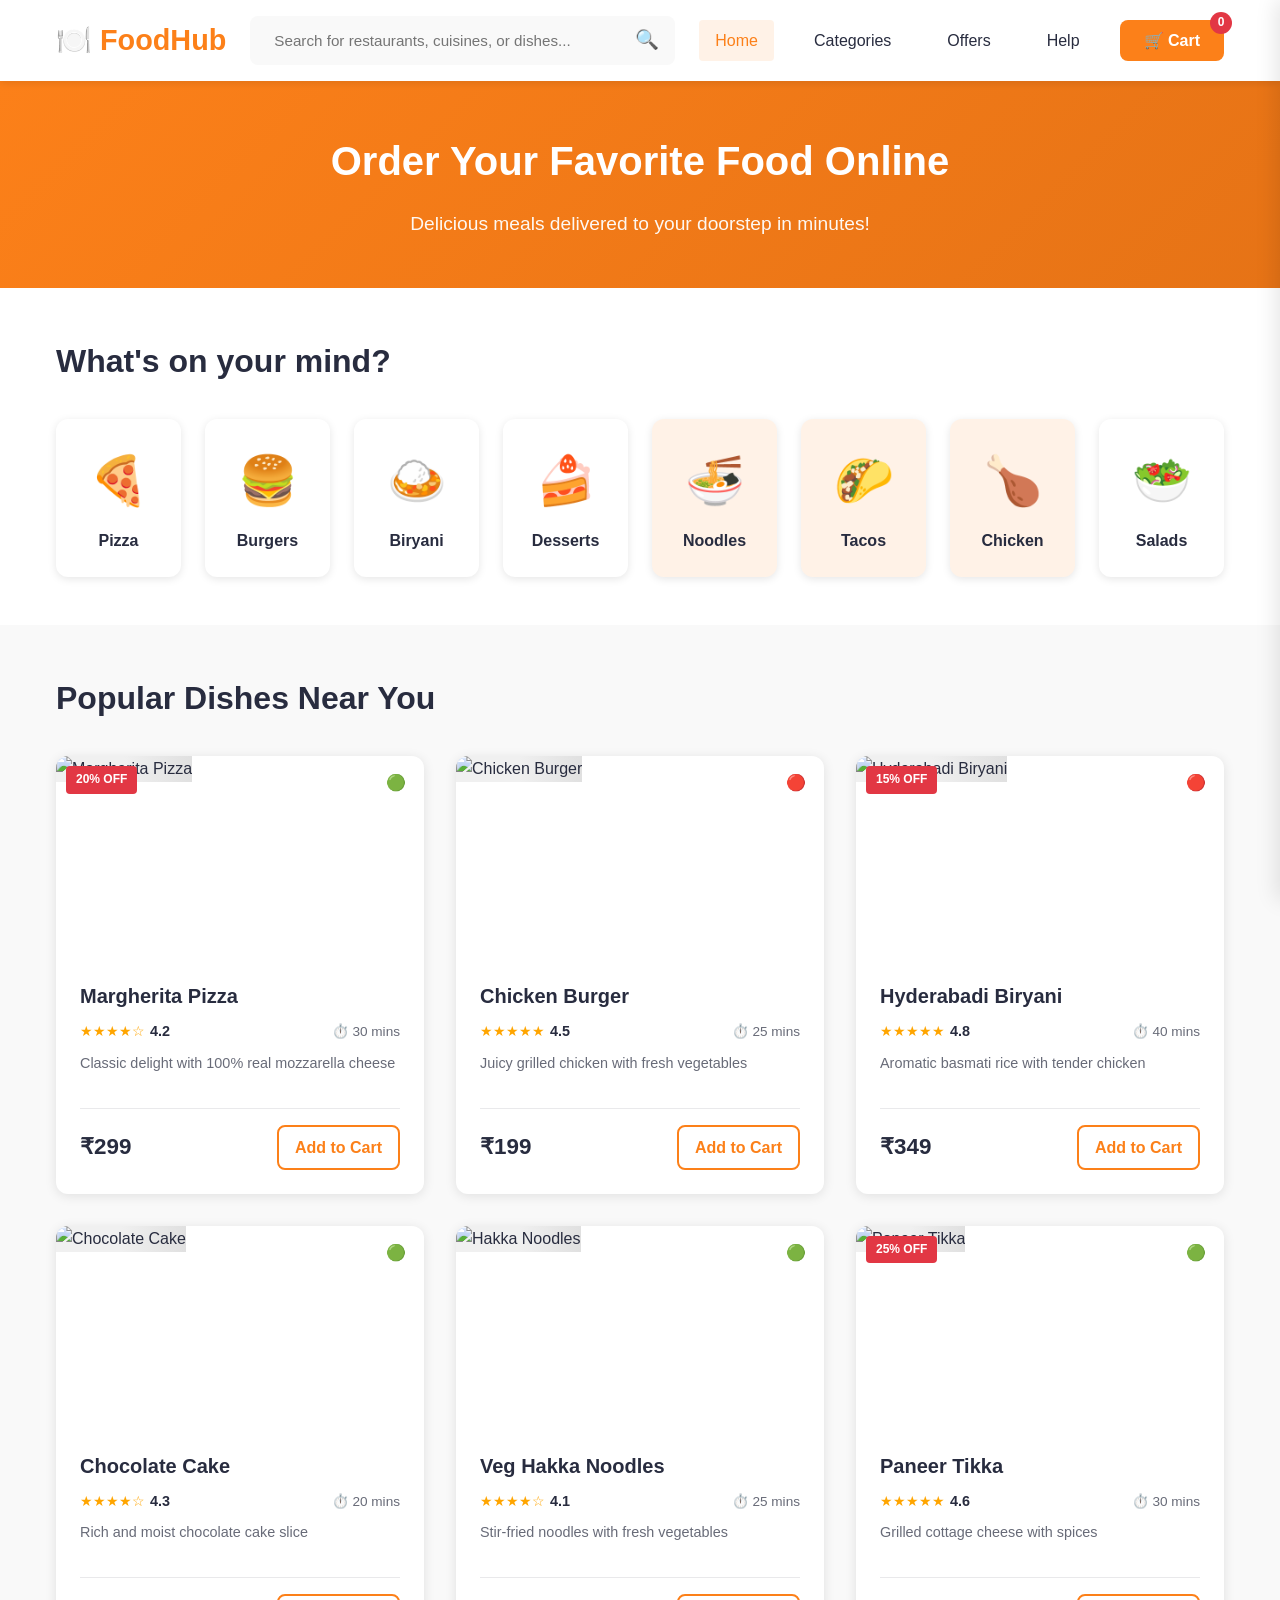
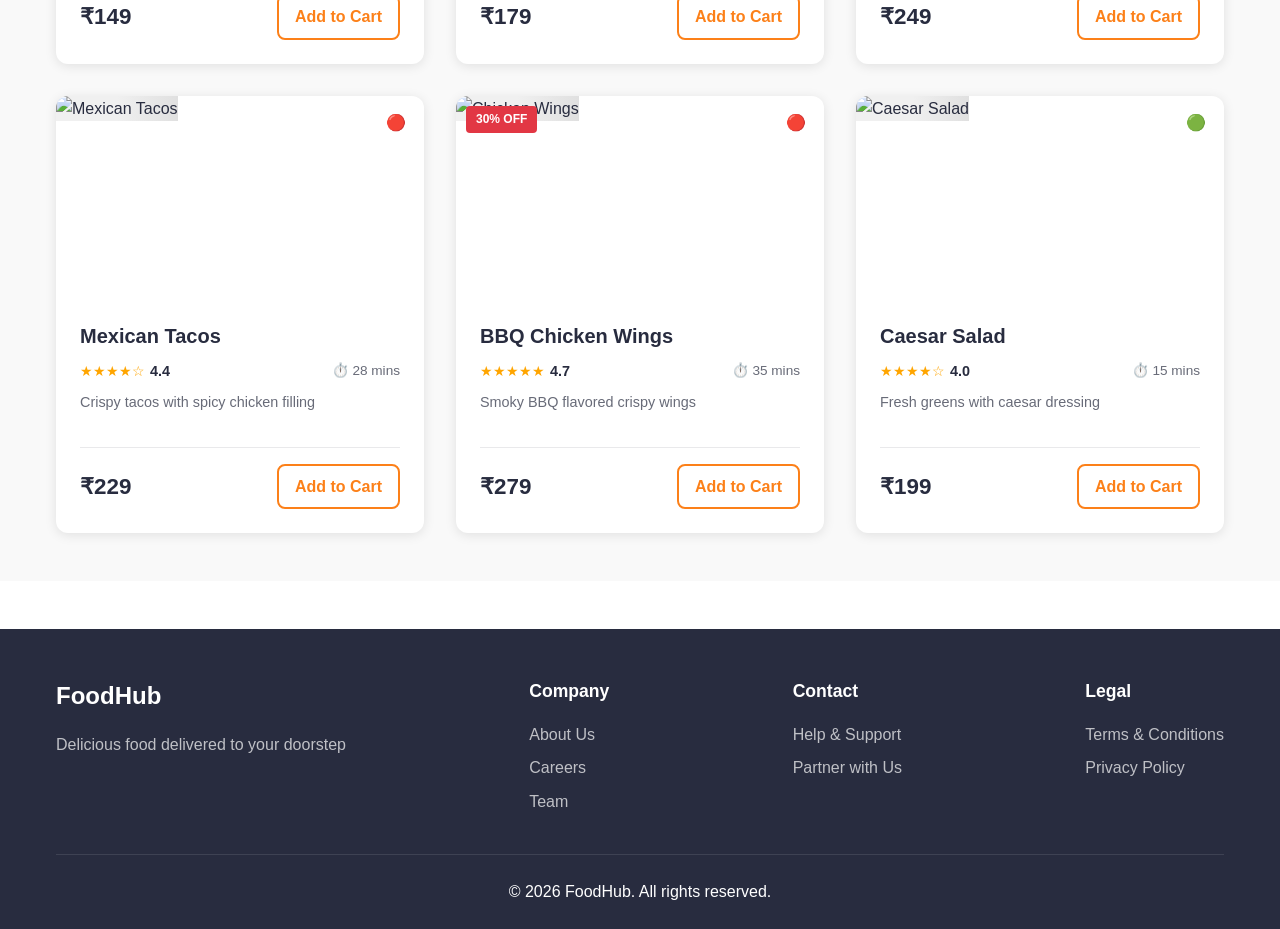
==== index.html @ 87b93043 "Initial commit: Food ordering e-commerce website with HTML and CSS" ====
<!DOCTYPE html>
<html lang="en">
<head>
    <meta charset="UTF-8">
    <meta name="viewport" content="width=device-width, initial-scale=1.0">
    <title>FoodHub - Order Food Online</title>
    <link rel="stylesheet" href="style.css">
</head>
<body>
    <!-- Cart Toggle Checkbox (Hidden) - Used for Cart Sidebar Toggle -->
    <input type="checkbox" id="cart-toggle" class="cart-toggle">
    
    <!-- Hidden Checkboxes for Cart Items (must be at root level for CSS selectors) -->
    <input type="checkbox" id="item-1" class="cart-checkbox">
    <input type="checkbox" id="item-2" class="cart-checkbox">
    <input type="checkbox" id="item-3" class="cart-checkbox">
    <input type="checkbox" id="item-4" class="cart-checkbox">
    <input type="checkbox" id="item-5" class="cart-checkbox">
    <input type="checkbox" id="item-6" class="cart-checkbox">
    <input type="checkbox" id="item-7" class="cart-checkbox">
    <input type="checkbox" id="item-8" class="cart-checkbox">
    <input type="checkbox" id="item-9" class="cart-checkbox">
    
    <!-- Search Toggle Checkbox (Hidden) -->
    <input type="checkbox" id="search-toggle" class="search-toggle">
    
    <!-- Filter Radio Buttons for Search/Category (Hidden) -->
    <input type="radio" id="filter-all" name="filter" class="filter-radio" checked>
    <input type="radio" id="filter-pizza" name="filter" class="filter-radio">
    <input type="radio" id="filter-burger" name="filter" class="filter-radio">
    <input type="radio" id="filter-biryani" name="filter" class="filter-radio">
    <input type="radio" id="filter-dessert" name="filter" class="filter-radio">
    <input type="radio" id="filter-veg" name="filter" class="filter-radio">
    <input type="radio" id="filter-nonveg" name="filter" class="filter-radio">
    <input type="radio" id="filter-offers" name="filter" class="filter-radio">
    
    <!-- Header Section -->
    <header class="header">
        <div class="container">
            <div class="header-content">
                <!-- Logo -->
                <div class="logo">
                    <h1>🍽️ FoodHub</h1>
                </div>
                
                <!-- Search Bar with Filter Options -->
                <label for="search-toggle" class="search-bar">
                    <div class="search-input-wrapper">
                        <input type="text" id="search-input" placeholder="Search for restaurants, cuisines, or dishes..." class="search-input" readonly>
                        <span class="search-icon">🔍</span>
                    </div>
                    <div class="search-dropdown">
                        <div class="search-dropdown-header">
                            <span>Filter by:</span>
                            <label for="search-toggle" class="close-search">✕</label>
                        </div>
                        <label for="filter-all" class="search-option">🍽️ All Items</label>
                        <label for="filter-pizza" class="search-option">🍕 Pizza</label>
                        <label for="filter-burger" class="search-option">🍔 Burgers</label>
                        <label for="filter-biryani" class="search-option">🍛 Biryani</label>
                        <label for="filter-dessert" class="search-option">🍰 Desserts</label>
                        <label for="filter-veg" class="search-option">🟢 Vegetarian</label>
                        <label for="filter-nonveg" class="search-option">🔴 Non-Veg</label>
                        <label for="filter-offers" class="search-option">🎁 Offers Only</label>
                    </div>
                </label>
                
                <!-- Navigation -->
                <nav class="nav-menu">
                    <label for="filter-all" class="nav-link">Home</label>
                    <a href="#categories" class="nav-link">Categories</a>
                    <label for="filter-offers" class="nav-link">Offers</label>
                    <a href="#footer" class="nav-link">Help</a>
                </nav>
                
                <!-- Cart Button -->
                <label for="cart-toggle" class="cart-btn">
                    🛒 Cart
                    <span class="cart-count"></span>
                </label>
            </div>
        </div>
    </header>

    <!-- Hero Banner -->
    <section class="hero" id="home">
        <div class="container">
            <div class="hero-content">
                <h2>Order Your Favorite Food Online</h2>
                <p>Delicious meals delivered to your doorstep in minutes!</p>
            </div>
        </div>
    </section>

    <!-- Food Categories Section -->
    <section class="categories" id="categories">
        <div class="container">
            <h2 class="section-title">What's on your mind?</h2>
            <div class="category-grid">
                <label for="filter-pizza" class="category-card">
                    <div class="category-icon">🍕</div>
                    <h3>Pizza</h3>
                </label>
                <label for="filter-burger" class="category-card">
                    <div class="category-icon">🍔</div>
                    <h3>Burgers</h3>
                </label>
                <label for="filter-biryani" class="category-card">
                    <div class="category-icon">🍛</div>
                    <h3>Biryani</h3>
                </label>
                <label for="filter-dessert" class="category-card">
                    <div class="category-icon">🍰</div>
                    <h3>Desserts</h3>
                </label>
                <label for="filter-all" class="category-card">
                    <div class="category-icon">🍜</div>
                    <h3>Noodles</h3>
                </label>
                <label for="filter-all" class="category-card">
                    <div class="category-icon">🌮</div>
                    <h3>Tacos</h3>
                </label>
                <label for="filter-all" class="category-card">
                    <div class="category-icon">🍗</div>
                    <h3>Chicken</h3>
                </label>
                <label for="filter-veg" class="category-card">
                    <div class="category-icon">🥗</div>
                    <h3>Salads</h3>
                </label>
            </div>
        </div>
    </section>

    <!-- Food Items Listing Section -->
    <section class="food-listing" id="food-listing">
        <div class="container">
            <h2 class="section-title">Popular Dishes Near You</h2>
            
            <!-- Food Items Grid -->
            <div class="food-grid">
                
                <!-- Food Item 1 -->
                <div class="food-card" data-category="pizza veg offers">
                    <div class="food-image">
                        <img src="https://images.unsplash.com/photo-1565299624946-b28f40a0ae38?w=400" alt="Margherita Pizza">
                        <span class="badge offer-badge">20% OFF</span>
                        <span class="badge veg-badge">🟢</span>
                    </div>
                    <div class="food-info">
                        <h3 class="food-name">Margherita Pizza</h3>
                        <div class="food-meta">
                            <div class="rating">
                                <span class="stars">★★★★☆</span>
                                <span class="rating-text">4.2</span>
                            </div>
                            <span class="delivery-time">⏱️ 30 mins</span>
                        </div>
                        <p class="food-description">Classic delight with 100% real mozzarella cheese</p>
                        <div class="food-footer">
                            <span class="price">₹299</span>
                            <label for="item-1" class="add-to-cart-btn" data-item="Margherita Pizza" data-price="299">Add to Cart</label>
                        </div>
                    </div>
                </div>

                <!-- Food Item 2 -->
                <div class="food-card" data-category="burger nonveg">
                    <div class="food-image">
                        <img src="https://images.unsplash.com/photo-1568901346375-23c9450c58cd?w=400" alt="Chicken Burger">
                        <span class="badge nonveg-badge">🔴</span>
                    </div>
                    <div class="food-info">
                        <h3 class="food-name">Chicken Burger</h3>
                        <div class="food-meta">
                            <div class="rating">
                                <span class="stars">★★★★★</span>
                                <span class="rating-text">4.5</span>
                            </div>
                            <span class="delivery-time">⏱️ 25 mins</span>
                        </div>
                        <p class="food-description">Juicy grilled chicken with fresh vegetables</p>
                        <div class="food-footer">
                            <span class="price">₹199</span>
                            <label for="item-2" class="add-to-cart-btn" data-item="Chicken Burger" data-price="199">Add to Cart</label>
                        </div>
                    </div>
                </div>

                <!-- Food Item 3 -->
                <div class="food-card" data-category="biryani nonveg offers">
                    <div class="food-image">
                        <img src="https://images.unsplash.com/photo-1563379091339-03b21ab4a4f8?w=400" alt="Hyderabadi Biryani">
                        <span class="badge offer-badge">15% OFF</span>
                        <span class="badge nonveg-badge">🔴</span>
                    </div>
                    <div class="food-info">
                        <h3 class="food-name">Hyderabadi Biryani</h3>
                        <div class="food-meta">
                            <div class="rating">
                                <span class="stars">★★★★★</span>
                                <span class="rating-text">4.8</span>
                            </div>
                            <span class="delivery-time">⏱️ 40 mins</span>
                        </div>
                        <p class="food-description">Aromatic basmati rice with tender chicken</p>
                        <div class="food-footer">
                            <span class="price">₹349</span>
                            <label for="item-3" class="add-to-cart-btn" data-item="Hyderabadi Biryani" data-price="349">Add to Cart</label>
                        </div>
                    </div>
                </div>

                <!-- Food Item 4 -->
                <div class="food-card" data-category="dessert veg">
                    <div class="food-image">
                        <img src="https://images.unsplash.com/photo-1551024506-0bccd828d307?w=400" alt="Chocolate Cake">
                        <span class="badge veg-badge">🟢</span>
                    </div>
                    <div class="food-info">
                        <h3 class="food-name">Chocolate Cake</h3>
                        <div class="food-meta">
                            <div class="rating">
                                <span class="stars">★★★★☆</span>
                                <span class="rating-text">4.3</span>
                            </div>
                            <span class="delivery-time">⏱️ 20 mins</span>
                        </div>
                        <p class="food-description">Rich and moist chocolate cake slice</p>
                        <div class="food-footer">
                            <span class="price">₹149</span>
                            <label for="item-4" class="add-to-cart-btn" data-item="Chocolate Cake" data-price="149">Add to Cart</label>
                        </div>
                    </div>
                </div>

                <!-- Food Item 5 -->
                <div class="food-card" data-category="veg">
                    <div class="food-image">
                        <img src="https://images.unsplash.com/photo-1612874742237-6526221588e3?w=400" alt="Hakka Noodles">
                        <span class="badge veg-badge">🟢</span>
                    </div>
                    <div class="food-info">
                        <h3 class="food-name">Veg Hakka Noodles</h3>
                        <div class="food-meta">
                            <div class="rating">
                                <span class="stars">★★★★☆</span>
                                <span class="rating-text">4.1</span>
                            </div>
                            <span class="delivery-time">⏱️ 25 mins</span>
                        </div>
                        <p class="food-description">Stir-fried noodles with fresh vegetables</p>
                        <div class="food-footer">
                            <span class="price">₹179</span>
                            <label for="item-5" class="add-to-cart-btn" data-item="Veg Hakka Noodles" data-price="179">Add to Cart</label>
                        </div>
                    </div>
                </div>

                <!-- Food Item 6 -->
                <div class="food-card" data-category="veg offers">
                    <div class="food-image">
                        <img src="https://images.unsplash.com/photo-1565299585323-38d6b0865b47?w=400" alt="Paneer Tikka">
                        <span class="badge offer-badge">25% OFF</span>
                        <span class="badge veg-badge">🟢</span>
                    </div>
                    <div class="food-info">
                        <h3 class="food-name">Paneer Tikka</h3>
                        <div class="food-meta">
                            <div class="rating">
                                <span class="stars">★★★★★</span>
                                <span class="rating-text">4.6</span>
                            </div>
                            <span class="delivery-time">⏱️ 30 mins</span>
                        </div>
                        <p class="food-description">Grilled cottage cheese with spices</p>
                        <div class="food-footer">
                            <span class="price">₹249</span>
                            <label for="item-6" class="add-to-cart-btn" data-item="Paneer Tikka" data-price="249">Add to Cart</label>
                        </div>
                    </div>
                </div>

                <!-- Food Item 7 -->
                <div class="food-card" data-category="nonveg">
                    <div class="food-image">
                        <img src="https://images.unsplash.com/photo-1626645738196-c2a7c87a8f58?w=400" alt="Mexican Tacos">
                        <span class="badge nonveg-badge">🔴</span>
                    </div>
                    <div class="food-info">
                        <h3 class="food-name">Mexican Tacos</h3>
                        <div class="food-meta">
                            <div class="rating">
                                <span class="stars">★★★★☆</span>
                                <span class="rating-text">4.4</span>
                            </div>
                            <span class="delivery-time">⏱️ 28 mins</span>
                        </div>
                        <p class="food-description">Crispy tacos with spicy chicken filling</p>
                        <div class="food-footer">
                            <span class="price">₹229</span>
                            <label for="item-7" class="add-to-cart-btn" data-item="Mexican Tacos" data-price="229">Add to Cart</label>
                        </div>
                    </div>
                </div>

                <!-- Food Item 8 -->
                <div class="food-card" data-category="nonveg offers">
                    <div class="food-image">
                        <img src="https://images.unsplash.com/photo-1598103442097-8b74394b95c6?w=400" alt="Chicken Wings">
                        <span class="badge offer-badge">30% OFF</span>
                        <span class="badge nonveg-badge">🔴</span>
                    </div>
                    <div class="food-info">
                        <h3 class="food-name">BBQ Chicken Wings</h3>
                        <div class="food-meta">
                            <div class="rating">
                                <span class="stars">★★★★★</span>
                                <span class="rating-text">4.7</span>
                            </div>
                            <span class="delivery-time">⏱️ 35 mins</span>
                        </div>
                        <p class="food-description">Smoky BBQ flavored crispy wings</p>
                        <div class="food-footer">
                            <span class="price">₹279</span>
                            <label for="item-8" class="add-to-cart-btn" data-item="BBQ Chicken Wings" data-price="279">Add to Cart</label>
                        </div>
                    </div>
                </div>

                <!-- Food Item 9 -->
                <div class="food-card" data-category="veg">
                    <div class="food-image">
                        <img src="https://images.unsplash.com/photo-1546069901-ba9599a7e63c?w=400" alt="Caesar Salad">
                        <span class="badge veg-badge">🟢</span>
                    </div>
                    <div class="food-info">
                        <h3 class="food-name">Caesar Salad</h3>
                        <div class="food-meta">
                            <div class="rating">
                                <span class="stars">★★★★☆</span>
                                <span class="rating-text">4.0</span>
                            </div>
                            <span class="delivery-time">⏱️ 15 mins</span>
                        </div>
                        <p class="food-description">Fresh greens with caesar dressing</p>
                        <div class="food-footer">
                            <span class="price">₹199</span>
                            <label for="item-9" class="add-to-cart-btn" data-item="Caesar Salad" data-price="199">Add to Cart</label>
                        </div>
                    </div>
                </div>

            </div>
        </div>
    </section>

    <!-- Cart Sidebar -->
    <div class="cart-sidebar">
        <div class="cart-header">
            <h2>🛒 My Cart</h2>
            <label for="cart-toggle" class="close-cart">✕</label>
        </div>
        <div class="cart-items">
            <!-- Cart items will appear here when checkboxes are checked -->
            
            <!-- Item 1 -->
            <div class="cart-item" id="cart-item-1">
                <div class="cart-item-info">
                    <h4>Margherita Pizza</h4>
                    <p class="cart-item-price">₹299</p>
                </div>
                <label for="item-1" class="remove-btn">Remove</label>
            </div>

            <!-- Item 2 -->
            <div class="cart-item" id="cart-item-2">
                <div class="cart-item-info">
                    <h4>Chicken Burger</h4>
                    <p class="cart-item-price">₹199</p>
                </div>
                <label for="item-2" class="remove-btn">Remove</label>
            </div>

            <!-- Item 3 -->
            <div class="cart-item" id="cart-item-3">
                <div class="cart-item-info">
                    <h4>Hyderabadi Biryani</h4>
                    <p class="cart-item-price">₹349</p>
                </div>
                <label for="item-3" class="remove-btn">Remove</label>
            </div>

            <!-- Item 4 -->
            <div class="cart-item" id="cart-item-4">
                <div class="cart-item-info">
                    <h4>Chocolate Cake</h4>
                    <p class="cart-item-price">₹149</p>
                </div>
                <label for="item-4" class="remove-btn">Remove</label>
            </div>

            <!-- Item 5 -->
            <div class="cart-item" id="cart-item-5">
                <div class="cart-item-info">
                    <h4>Veg Hakka Noodles</h4>
                    <p class="cart-item-price">₹179</p>
                </div>
                <label for="item-5" class="remove-btn">Remove</label>
            </div>

            <!-- Item 6 -->
            <div class="cart-item" id="cart-item-6">
                <div class="cart-item-info">
                    <h4>Paneer Tikka</h4>
                    <p class="cart-item-price">₹249</p>
                </div>
                <label for="item-6" class="remove-btn">Remove</label>
            </div>

            <!-- Item 7 -->
            <div class="cart-item" id="cart-item-7">
                <div class="cart-item-info">
                    <h4>Mexican Tacos</h4>
                    <p class="cart-item-price">₹229</p>
                </div>
                <label for="item-7" class="remove-btn">Remove</label>
            </div>

            <!-- Item 8 -->
            <div class="cart-item" id="cart-item-8">
                <div class="cart-item-info">
                    <h4>BBQ Chicken Wings</h4>
                    <p class="cart-item-price">₹279</p>
                </div>
                <label for="item-8" class="remove-btn">Remove</label>
            </div>

            <!-- Item 9 -->
            <div class="cart-item" id="cart-item-9">
                <div class="cart-item-info">
                    <h4>Caesar Salad</h4>
                    <p class="cart-item-price">₹199</p>
                </div>
                <label for="item-9" class="remove-btn">Remove</label>
            </div>

        </div>
        <div class="cart-footer">
            <div class="cart-total">
                <span>Total:</span>
                <span class="total-amount">₹0</span>
            </div>
            <button class="checkout-btn">Proceed to Checkout</button>
        </div>
    </div>

    <!-- Footer -->
    <footer class="footer" id="footer">
        <div class="container">
            <div class="footer-content">
                <div class="footer-section">
                    <h3>FoodHub</h3>
                    <p>Delicious food delivered to your doorstep</p>
                </div>
                <div class="footer-section">
                    <h4>Company</h4>
                    <a href="#about">About Us</a>
                    <a href="#careers">Careers</a>
                    <a href="#team">Team</a>
                </div>
                <div class="footer-section">
                    <h4>Contact</h4>
                    <a href="#help">Help & Support</a>
                    <a href="#partner">Partner with Us</a>
                </div>
                <div class="footer-section">
                    <h4>Legal</h4>
                    <a href="#terms">Terms & Conditions</a>
                    <a href="#privacy">Privacy Policy</a>
                </div>
            </div>
            <div class="footer-bottom">
                <p>&copy; 2026 FoodHub. All rights reserved.</p>
            </div>
        </div>
    </footer>

</body>
</html>
---- style.css ----
/* ===================================
   CSS RESET & BASE STYLES
   =================================== */

* {
    margin: 0;
    padding: 0;
    box-sizing: border-box;
}

:root {
    /* Color Palette */
    --primary-color: #fc8019;
    --secondary-color: #60b246;
    --dark-text: #282c3f;
    --light-text: #686b78;
    --white: #ffffff;
    --light-bg: #f9f9f9;
    --border-color: #e9e9eb;
    --shadow: rgba(0, 0, 0, 0.1);
    --hover-shadow: rgba(0, 0, 0, 0.15);
    --success: #60b246;
    --danger: #e23744;
    
    /* Spacing */
    --spacing-xs: 0.5rem;
    --spacing-sm: 1rem;
    --spacing-md: 1.5rem;
    --spacing-lg: 2rem;
    --spacing-xl: 3rem;
    
    /* Border Radius */
    --radius-sm: 4px;
    --radius-md: 8px;
    --radius-lg: 12px;
}

body {
    font-family: 'Segoe UI', Tahoma, Geneva, Verdana, sans-serif;
    color: var(--dark-text);
    background-color: var(--white);
    line-height: 1.6;
    overflow-x: hidden;
}

.container {
    max-width: 1200px;
    margin: 0 auto;
    padding: 0 var(--spacing-sm);
}

/* ===================================
   HEADER SECTION
   =================================== */

.header {
    background-color: var(--white);
    box-shadow: 0 2px 8px var(--shadow);
    position: sticky;
    top: 0;
    z-index: 1000;
    padding: var(--spacing-sm) 0;
}

.header-content {
    display: flex;
    align-items: center;
    justify-content: space-between;
    gap: var(--spacing-md);
    flex-wrap: wrap;
}

.logo h1 {
    font-size: 1.8rem;
    color: var(--primary-color);
    font-weight: 700;
    cursor: pointer;
    transition: transform 0.3s ease;
}

.logo h1:hover {
    transform: scale(1.05);
}

/* Search Bar */
.search-bar {
    display: flex;
    flex-direction: column;
    align-items: stretch;
    flex: 1;
    max-width: 500px;
    position: relative;
    cursor: pointer;
}

.search-input-wrapper {
    display: flex;
    align-items: center;
    background-color: var(--light-bg);
    border-radius: var(--radius-md);
    padding: var(--spacing-xs);
    transition: box-shadow 0.3s ease;
    cursor: pointer;
    position: relative;
}

.search-bar:hover .search-input-wrapper {
    box-shadow: 0 0 0 3px rgba(252, 128, 25, 0.2);
}

.search-input {
    flex: 1;
    border: none;
    background: transparent;
    padding: var(--spacing-xs) var(--spacing-sm);
    font-size: 0.95rem;
    outline: none;
    width: 100%;
    cursor: pointer;
    pointer-events: none;
}

.search-icon {
    font-size: 1.2rem;
    padding: 0 var(--spacing-xs);
    pointer-events: none;
}

/* Search Dropdown */
.search-dropdown {
    display: none;
    position: absolute;
    top: 100%;
    left: 0;
    right: 0;
    background-color: var(--white);
    border-radius: var(--radius-md);
    box-shadow: 0 4px 16px var(--shadow);
    margin-top: var(--spacing-xs);
    z-index: 100;
    max-height: 350px;
    overflow-y: auto;
}

/* Show dropdown when search toggle is checked */
#search-toggle:checked ~ * .search-dropdown {
    display: block;
    animation: slideDown 0.3s ease;
}

/* Highlight search bar when dropdown is open */
#search-toggle:checked ~ * .search-input-wrapper {
    box-shadow: 0 0 0 3px rgba(252, 128, 25, 0.2);
    background-color: var(--white);
}

@keyframes slideDown {
    from {
        opacity: 0;
        transform: translateY(-10px);
    }
    to {
        opacity: 1;
        transform: translateY(0);
    }
}

.search-dropdown-header {
    display: flex;
    justify-content: space-between;
    align-items: center;
    padding: var(--spacing-sm) var(--spacing-md);
    background-color: var(--light-bg);
    border-bottom: 1px solid var(--border-color);
    font-weight: 600;
    pointer-events: auto;
}

.close-search {
    cursor: pointer;
    font-size: 1.2rem;
    color: var(--light-text);
    transition: color 0.3s ease;
    width: 25px;
    height: 25px;
    display: flex;
    align-items: center;
    justify-content: center;
    border-radius: 50%;
    pointer-events: auto;
    z-index: 10;
}

.close-search:hover {
    color: var(--danger);
    background-color: rgba(226, 55, 68, 0.1);
}

.search-option {
    display: block;
    padding: var(--spacing-sm) var(--spacing-md);
    cursor: pointer;
    transition: background-color 0.2s ease;
    font-size: 0.95rem;
    border-left: 3px solid transparent;
    pointer-events: auto;
}

.search-option:hover {
    background-color: var(--light-bg);
    border-left-color: var(--primary-color);
}

/* Prevent dropdown from closing when clicking inside */
.search-dropdown {
    pointer-events: auto;
}

/* Highlight selected filter in search dropdown */
#filter-pizza:checked ~ * .search-option[for="filter-pizza"],
#filter-burger:checked ~ * .search-option[for="filter-burger"],
#filter-biryani:checked ~ * .search-option[for="filter-biryani"],
#filter-dessert:checked ~ * .search-option[for="filter-dessert"],
#filter-veg:checked ~ * .search-option[for="filter-veg"],
#filter-nonveg:checked ~ * .search-option[for="filter-nonveg"],
#filter-offers:checked ~ * .search-option[for="filter-offers"] {
    background-color: rgba(252, 128, 25, 0.1);
    color: var(--primary-color);
    font-weight: 600;
    border-left-color: var(--primary-color);
}

/* Navigation Menu */
.nav-menu {
    display: flex;
    gap: var(--spacing-md);
    align-items: center;
}

.nav-link {
    text-decoration: none;
    color: var(--dark-text);
    font-weight: 500;
    padding: var(--spacing-xs) var(--spacing-sm);
    border-radius: var(--radius-sm);
    transition: color 0.3s ease, background-color 0.3s ease;
    cursor: pointer;
    user-select: none;
}

.nav-link:hover {
    color: var(--primary-color);
    background-color: rgba(252, 128, 25, 0.1);
}

/* Cart Button */
.cart-btn {
    background-color: var(--primary-color);
    color: var(--white);
    padding: var(--spacing-xs) var(--spacing-md);
    border-radius: var(--radius-md);
    font-weight: 600;
    cursor: pointer;
    position: relative;
    transition: background-color 0.3s ease, transform 0.3s ease;
    user-select: none;
}

.cart-btn:hover {
    background-color: #e67316;
    transform: translateY(-2px);
}

.cart-count {
    position: absolute;
    top: -8px;
    right: -8px;
    background-color: var(--danger);
    color: var(--white);
    min-width: 22px;
    height: 22px;
    border-radius: 50%;
    display: flex;
    align-items: center;
    justify-content: center;
    font-size: 0.75rem;
    font-weight: 700;
    padding: 0 5px;
}

.cart-count::before {
    content: '0';
}

/* ===================================
   HERO SECTION
   =================================== */

.hero {
    background: linear-gradient(135deg, #fc8019 0%, #e67316 100%);
    color: var(--white);
    padding: var(--spacing-xl) 0;
    text-align: center;
}

.hero-content h2 {
    font-size: 2.5rem;
    margin-bottom: var(--spacing-sm);
    font-weight: 700;
}

.hero-content p {
    font-size: 1.2rem;
    opacity: 0.95;
}

/* ===================================
   CATEGORIES SECTION
   =================================== */

.categories {
    padding: var(--spacing-xl) 0;
    background-color: var(--white);
}

.section-title {
    font-size: 2rem;
    margin-bottom: var(--spacing-lg);
    color: var(--dark-text);
    font-weight: 700;
}

.category-grid {
    display: grid;
    grid-template-columns: repeat(auto-fit, minmax(120px, 1fr));
    gap: var(--spacing-md);
}

.category-card {
    background-color: var(--white);
    border-radius: var(--radius-lg);
    padding: var(--spacing-md);
    text-align: center;
    box-shadow: 0 2px 8px var(--shadow);
    cursor: pointer;
    transition: transform 0.3s ease, box-shadow 0.3s ease, background-color 0.3s ease;
    user-select: none;
}

.category-card:hover {
    transform: translateY(-5px);
    box-shadow: 0 4px 16px var(--hover-shadow);
    background-color: rgba(252, 128, 25, 0.05);
}

.category-icon {
    font-size: 3rem;
    margin-bottom: var(--spacing-xs);
}

.category-card h3 {
    font-size: 1rem;
    color: var(--dark-text);
    font-weight: 600;
}

/* ===================================
   FOOD LISTING SECTION
   =================================== */

.food-listing {
    padding: var(--spacing-xl) 0;
    background-color: var(--light-bg);
}

/* Hide all cart checkboxes, filter radios, and search toggle */
.cart-checkbox,
.filter-radio,
.search-toggle {
    display: none;
}

/* Food Grid using CSS Grid */
.food-grid {
    display: grid;
    grid-template-columns: repeat(auto-fill, minmax(280px, 1fr));
    gap: var(--spacing-lg);
}

/* Food Card */
.food-card {
    background-color: var(--white);
    border-radius: var(--radius-lg);
    overflow: hidden;
    box-shadow: 0 2px 12px var(--shadow);
    transition: transform 0.3s ease, box-shadow 0.3s ease;
    position: relative;
}

.food-card:hover {
    transform: translateY(-8px);
    box-shadow: 0 6px 20px var(--hover-shadow);
}

/* Food Image Container */
.food-image {
    position: relative;
    width: 100%;
    height: 200px;
    overflow: hidden;
}

.food-image img {
    width: 100%;
    height: 100%;
    object-fit: cover;
    transition: transform 0.5s ease;
}

.food-card:hover .food-image img {
    transform: scale(1.1);
}

/* Badges */
.badge {
    position: absolute;
    padding: 4px 10px;
    border-radius: var(--radius-sm);
    font-size: 0.75rem;
    font-weight: 600;
}

.offer-badge {
    top: 10px;
    left: 10px;
    background-color: var(--danger);
    color: var(--white);
}

.veg-badge,
.nonveg-badge {
    top: 10px;
    right: 10px;
    background-color: var(--white);
    padding: 4px 8px;
    font-size: 1rem;
}

/* Food Info */
.food-info {
    padding: var(--spacing-md);
}

.food-name {
    font-size: 1.25rem;
    margin-bottom: var(--spacing-xs);
    color: var(--dark-text);
    font-weight: 600;
}

.food-meta {
    display: flex;
    justify-content: space-between;
    align-items: center;
    margin-bottom: var(--spacing-xs);
}

/* Rating Stars */
.rating {
    display: flex;
    align-items: center;
    gap: 5px;
}

.stars {
    color: #ffa500;
    font-size: 0.9rem;
}

.rating-text {
    font-weight: 600;
    color: var(--dark-text);
    font-size: 0.9rem;
}

.delivery-time {
    font-size: 0.85rem;
    color: var(--light-text);
}

.food-description {
    font-size: 0.9rem;
    color: var(--light-text);
    margin-bottom: var(--spacing-sm);
    min-height: 40px;
}

/* Food Footer */
.food-footer {
    display: flex;
    justify-content: space-between;
    align-items: center;
    padding-top: var(--spacing-sm);
    border-top: 1px solid var(--border-color);
}

.price {
    font-size: 1.4rem;
    font-weight: 700;
    color: var(--dark-text);
}

/* Add to Cart Button */
.add-to-cart-btn {
    background-color: var(--white);
    color: var(--primary-color);
    border: 2px solid var(--primary-color);
    padding: 8px 16px;
    border-radius: var(--radius-md);
    font-weight: 600;
    cursor: pointer;
    transition: background-color 0.3s ease, color 0.3s ease, transform 0.2s ease;
    user-select: none;
}

.add-to-cart-btn:hover {
    background-color: var(--primary-color);
    color: var(--white);
    transform: scale(1.05);
}

/* When item is added to cart (checkbox checked), change button style */
#item-1:checked ~ * label[for="item-1"],
#item-2:checked ~ * label[for="item-2"],
#item-3:checked ~ * label[for="item-3"],
#item-4:checked ~ * label[for="item-4"],
#item-5:checked ~ * label[for="item-5"],
#item-6:checked ~ * label[for="item-6"],
#item-7:checked ~ * label[for="item-7"],
#item-8:checked ~ * label[for="item-8"],
#item-9:checked ~ * label[for="item-9"] {
    background-color: var(--success);
    color: var(--white);
    border-color: var(--success);
}

#item-1:checked ~ * label[for="item-1"]::after,
#item-2:checked ~ * label[for="item-2"]::after,
#item-3:checked ~ * label[for="item-3"]::after,
#item-4:checked ~ * label[for="item-4"]::after,
#item-5:checked ~ * label[for="item-5"]::after,
#item-6:checked ~ * label[for="item-6"]::after,
#item-7:checked ~ * label[for="item-7"]::after,
#item-8:checked ~ * label[for="item-8"]::after,
#item-9:checked ~ * label[for="item-9"]::after {
    content: ' ✓';
}

/* ===================================
   CART SIDEBAR (CSS-only functionality)
   =================================== */

/* Hide the cart toggle checkbox */
.cart-toggle {
    display: none;
}

.cart-sidebar {
    position: fixed;
    top: 0;
    right: -400px;
    width: 400px;
    height: 100vh;
    background-color: var(--white);
    box-shadow: -4px 0 20px var(--shadow);
    z-index: 2000;
    transition: right 0.4s ease;
    display: flex;
    flex-direction: column;
}

/* Show cart sidebar when checkbox is checked */
.cart-toggle:checked ~ .cart-sidebar {
    right: 0;
}

.cart-header {
    display: flex;
    justify-content: space-between;
    align-items: center;
    padding: var(--spacing-md);
    border-bottom: 2px solid var(--border-color);
    background-color: var(--primary-color);
    color: var(--white);
}

.cart-header h2 {
    font-size: 1.5rem;
}

.close-cart {
    font-size: 2rem;
    cursor: pointer;
    user-select: none;
    width: 35px;
    height: 35px;
    display: flex;
    align-items: center;
    justify-content: center;
    border-radius: 50%;
    transition: background-color 0.3s ease;
}

.close-cart:hover {
    background-color: rgba(255, 255, 255, 0.2);
}

.cart-items {
    flex: 1;
    overflow-y: auto;
    padding: var(--spacing-md);
}

/* Cart Item - Initially Hidden */
.cart-item {
    display: none;
    background-color: var(--light-bg);
    padding: var(--spacing-md);
    border-radius: var(--radius-md);
    margin-bottom: var(--spacing-sm);
    animation: slideInCart 0.3s ease;
}

/* Show cart items when corresponding checkbox is checked */
#item-1:checked ~ .cart-sidebar #cart-item-1,
#item-2:checked ~ .cart-sidebar #cart-item-2,
#item-3:checked ~ .cart-sidebar #cart-item-3,
#item-4:checked ~ .cart-sidebar #cart-item-4,
#item-5:checked ~ .cart-sidebar #cart-item-5,
#item-6:checked ~ .cart-sidebar #cart-item-6,
#item-7:checked ~ .cart-sidebar #cart-item-7,
#item-8:checked ~ .cart-sidebar #cart-item-8,
#item-9:checked ~ .cart-sidebar #cart-item-9 {
    display: flex;
    justify-content: space-between;
    align-items: center;
}

@keyframes slideInCart {
    from {
        opacity: 0;
        transform: translateX(20px);
    }
    to {
        opacity: 1;
        transform: translateX(0);
    }
}

.cart-item-info h4 {
    font-size: 1rem;
    margin-bottom: 4px;
    color: var(--dark-text);
}

.cart-item-price {
    font-size: 1.1rem;
    font-weight: 700;
    color: var(--primary-color);
}

.remove-btn {
    background-color: var(--danger);
    color: var(--white);
    padding: 6px 12px;
    border-radius: var(--radius-sm);
    font-size: 0.85rem;
    cursor: pointer;
    transition: background-color 0.3s ease;
    user-select: none;
}

.remove-btn:hover {
    background-color: #c72c38;
}

.cart-footer {
    border-top: 2px solid var(--border-color);
    padding: var(--spacing-md);
    background-color: var(--white);
}

.cart-total {
    display: flex;
    justify-content: space-between;
    font-size: 1.3rem;
    font-weight: 700;
    margin-bottom: var(--spacing-md);
    color: var(--dark-text);
}

.checkout-btn {
    width: 100%;
    background-color: var(--success);
    color: var(--white);
    border: none;
    padding: var(--spacing-md);
    border-radius: var(--radius-md);
    font-size: 1.1rem;
    font-weight: 700;
    cursor: pointer;
    transition: background-color 0.3s ease, transform 0.2s ease;
}

.checkout-btn:hover {
    background-color: #4e9c38;
    transform: translateY(-2px);
}

/* Update cart count badge - Update count based on checked items */
/* 1 item */
#item-1:checked ~ * .cart-count::before,
#item-2:checked ~ * .cart-count::before,
#item-3:checked ~ * .cart-count::before,
#item-4:checked ~ * .cart-count::before,
#item-5:checked ~ * .cart-count::before,
#item-6:checked ~ * .cart-count::before,
#item-7:checked ~ * .cart-count::before,
#item-8:checked ~ * .cart-count::before,
#item-9:checked ~ * .cart-count::before {
    content: '1';
}

/* 2 items */
#item-1:checked ~ #item-2:checked ~ * .cart-count::before,
#item-1:checked ~ #item-3:checked ~ * .cart-count::before,
#item-1:checked ~ #item-4:checked ~ * .cart-count::before,
#item-1:checked ~ #item-5:checked ~ * .cart-count::before,
#item-1:checked ~ #item-6:checked ~ * .cart-count::before,
#item-1:checked ~ #item-7:checked ~ * .cart-count::before,
#item-1:checked ~ #item-8:checked ~ * .cart-count::before,
#item-1:checked ~ #item-9:checked ~ * .cart-count::before,
#item-2:checked ~ #item-3:checked ~ * .cart-count::before,
#item-2:checked ~ #item-4:checked ~ * .cart-count::before,
#item-2:checked ~ #item-5:checked ~ * .cart-count::before,
#item-2:checked ~ #item-6:checked ~ * .cart-count::before,
#item-2:checked ~ #item-7:checked ~ * .cart-count::before,
#item-2:checked ~ #item-8:checked ~ * .cart-count::before,
#item-2:checked ~ #item-9:checked ~ * .cart-count::before,
#item-3:checked ~ #item-4:checked ~ * .cart-count::before,
#item-3:checked ~ #item-5:checked ~ * .cart-count::before,
#item-3:checked ~ #item-6:checked ~ * .cart-count::before,
#item-3:checked ~ #item-7:checked ~ * .cart-count::before,
#item-3:checked ~ #item-8:checked ~ * .cart-count::before,
#item-3:checked ~ #item-9:checked ~ * .cart-count::before,
#item-4:checked ~ #item-5:checked ~ * .cart-count::before,
#item-4:checked ~ #item-6:checked ~ * .cart-count::before,
#item-4:checked ~ #item-7:checked ~ * .cart-count::before,
#item-4:checked ~ #item-8:checked ~ * .cart-count::before,
#item-4:checked ~ #item-9:checked ~ * .cart-count::before,
#item-5:checked ~ #item-6:checked ~ * .cart-count::before,
#item-5:checked ~ #item-7:checked ~ * .cart-count::before,
#item-5:checked ~ #item-8:checked ~ * .cart-count::before,
#item-5:checked ~ #item-9:checked ~ * .cart-count::before,
#item-6:checked ~ #item-7:checked ~ * .cart-count::before,
#item-6:checked ~ #item-8:checked ~ * .cart-count::before,
#item-6:checked ~ #item-9:checked ~ * .cart-count::before,
#item-7:checked ~ #item-8:checked ~ * .cart-count::before,
#item-7:checked ~ #item-9:checked ~ * .cart-count::before,
#item-8:checked ~ #item-9:checked ~ * .cart-count::before {
    content: '2';
}

/* 3 items */
#item-1:checked ~ #item-2:checked ~ #item-3:checked ~ * .cart-count::before,
#item-1:checked ~ #item-2:checked ~ #item-4:checked ~ * .cart-count::before,
#item-1:checked ~ #item-2:checked ~ #item-5:checked ~ * .cart-count::before,
#item-1:checked ~ #item-2:checked ~ #item-6:checked ~ * .cart-count::before,
#item-1:checked ~ #item-2:checked ~ #item-7:checked ~ * .cart-count::before,
#item-1:checked ~ #item-2:checked ~ #item-8:checked ~ * .cart-count::before,
#item-1:checked ~ #item-2:checked ~ #item-9:checked ~ * .cart-count::before,
#item-1:checked ~ #item-3:checked ~ #item-4:checked ~ * .cart-count::before,
#item-1:checked ~ #item-3:checked ~ #item-5:checked ~ * .cart-count::before,
#item-1:checked ~ #item-3:checked ~ #item-6:checked ~ * .cart-count::before,
#item-1:checked ~ #item-3:checked ~ #item-7:checked ~ * .cart-count::before,
#item-1:checked ~ #item-3:checked ~ #item-8:checked ~ * .cart-count::before,
#item-1:checked ~ #item-3:checked ~ #item-9:checked ~ * .cart-count::before,
#item-2:checked ~ #item-3:checked ~ #item-4:checked ~ * .cart-count::before,
#item-2:checked ~ #item-3:checked ~ #item-5:checked ~ * .cart-count::before,
#item-2:checked ~ #item-3:checked ~ #item-6:checked ~ * .cart-count::before,
#item-2:checked ~ #item-3:checked ~ #item-7:checked ~ * .cart-count::before,
#item-2:checked ~ #item-3:checked ~ #item-8:checked ~ * .cart-count::before,
#item-2:checked ~ #item-3:checked ~ #item-9:checked ~ * .cart-count::before,
#item-3:checked ~ #item-4:checked ~ #item-5:checked ~ * .cart-count::before,
#item-3:checked ~ #item-4:checked ~ #item-6:checked ~ * .cart-count::before,
#item-3:checked ~ #item-4:checked ~ #item-7:checked ~ * .cart-count::before,
#item-3:checked ~ #item-4:checked ~ #item-8:checked ~ * .cart-count::before,
#item-3:checked ~ #item-4:checked ~ #item-9:checked ~ * .cart-count::before,
#item-4:checked ~ #item-5:checked ~ #item-6:checked ~ * .cart-count::before,
#item-4:checked ~ #item-5:checked ~ #item-7:checked ~ * .cart-count::before,
#item-4:checked ~ #item-5:checked ~ #item-8:checked ~ * .cart-count::before,
#item-4:checked ~ #item-5:checked ~ #item-9:checked ~ * .cart-count::before,
#item-5:checked ~ #item-6:checked ~ #item-7:checked ~ * .cart-count::before,
#item-5:checked ~ #item-6:checked ~ #item-8:checked ~ * .cart-count::before,
#item-5:checked ~ #item-6:checked ~ #item-9:checked ~ * .cart-count::before,
#item-6:checked ~ #item-7:checked ~ #item-8:checked ~ * .cart-count::before,
#item-6:checked ~ #item-7:checked ~ #item-9:checked ~ * .cart-count::before,
#item-7:checked ~ #item-8:checked ~ #item-9:checked ~ * .cart-count::before {
    content: '3';
}

/* 4+ items - simplified approach showing 4+ for any 4 or more items */
#item-1:checked ~ #item-2:checked ~ #item-3:checked ~ #item-4:checked ~ * .cart-count::before,
#item-1:checked ~ #item-2:checked ~ #item-3:checked ~ #item-5:checked ~ * .cart-count::before,
#item-1:checked ~ #item-2:checked ~ #item-4:checked ~ #item-5:checked ~ * .cart-count::before,
#item-1:checked ~ #item-3:checked ~ #item-4:checked ~ #item-5:checked ~ * .cart-count::before,
#item-2:checked ~ #item-3:checked ~ #item-4:checked ~ #item-5:checked ~ * .cart-count::before,
#item-1:checked ~ #item-2:checked ~ #item-3:checked ~ #item-6:checked ~ * .cart-count::before,
#item-1:checked ~ #item-2:checked ~ #item-3:checked ~ #item-7:checked ~ * .cart-count::before,
#item-1:checked ~ #item-2:checked ~ #item-3:checked ~ #item-8:checked ~ * .cart-count::before,
#item-1:checked ~ #item-2:checked ~ #item-3:checked ~ #item-9:checked ~ * .cart-count::before,
#item-1:checked ~ #item-2:checked ~ #item-4:checked ~ #item-6:checked ~ * .cart-count::before,
#item-1:checked ~ #item-2:checked ~ #item-5:checked ~ #item-6:checked ~ * .cart-count::before,
#item-1:checked ~ #item-3:checked ~ #item-4:checked ~ #item-6:checked ~ * .cart-count::before,
#item-2:checked ~ #item-3:checked ~ #item-4:checked ~ #item-6:checked ~ * .cart-count::before,
#item-3:checked ~ #item-4:checked ~ #item-5:checked ~ #item-6:checked ~ * .cart-count::before,
#item-4:checked ~ #item-5:checked ~ #item-6:checked ~ #item-7:checked ~ * .cart-count::before,
#item-5:checked ~ #item-6:checked ~ #item-7:checked ~ #item-8:checked ~ * .cart-count::before,
#item-6:checked ~ #item-7:checked ~ #item-8:checked ~ #item-9:checked ~ * .cart-count::before {
    content: '4+';
}

/* When any item is added, highlight cart badge with animation */
#item-1:checked ~ * .cart-count,
#item-2:checked ~ * .cart-count,
#item-3:checked ~ * .cart-count,
#item-4:checked ~ * .cart-count,
#item-5:checked ~ * .cart-count,
#item-6:checked ~ * .cart-count,
#item-7:checked ~ * .cart-count,
#item-8:checked ~ * .cart-count,
#item-9:checked ~ * .cart-count {
    background-color: var(--success);
    animation: bounceIn 0.3s ease;
}

@keyframes bounceIn {
    0% {
        transform: scale(0.5);
    }
    50% {
        transform: scale(1.2);
    }
    100% {
        transform: scale(1);
    }
}

/* ===================================
   FOOTER SECTION
   =================================== */

.footer {
    background-color: var(--dark-text);
    color: var(--white);
    padding: var(--spacing-xl) 0 var(--spacing-md);
    margin-top: var(--spacing-xl);
}

.footer-content {
    display: flex;
    justify-content: space-between;
    gap: var(--spacing-lg);
    margin-bottom: var(--spacing-lg);
    flex-wrap: wrap;
}

.footer-section h3 {
    margin-bottom: var(--spacing-sm);
    font-size: 1.5rem;
}

.footer-section h4 {
    margin-bottom: var(--spacing-sm);
    font-size: 1.1rem;
}

.footer-section a {
    display: block;
    color: rgba(255, 255, 255, 0.7);
    text-decoration: none;
    margin-bottom: var(--spacing-xs);
    transition: color 0.3s ease;
}

.footer-section a:hover {
    color: var(--primary-color);
}

.footer-section p {
    color: rgba(255, 255, 255, 0.7);
}

.footer-bottom {
    text-align: center;
    padding-top: var(--spacing-md);
    border-top: 1px solid rgba(255, 255, 255, 0.1);
}

/* ===================================
   RESPONSIVE DESIGN
   =================================== */

/* Tablet Devices */
@media (max-width: 768px) {
    .header-content {
        flex-direction: column;
        gap: var(--spacing-sm);
    }
    
    .search-bar {
        max-width: 100%;
        order: 3;
        width: 100%;
    }
    
    .search-dropdown {
        max-width: 100vw;
    }
    
    .nav-menu {
        order: 2;
        width: 100%;
        justify-content: space-around;
    }
    
    .cart-btn {
        position: fixed;
        bottom: 20px;
        right: 20px;
        z-index: 999;
        box-shadow: 0 4px 12px var(--shadow);
    }
    
    .hero-content h2 {
        font-size: 2rem;
    }
    
    .hero-content p {
        font-size: 1rem;
    }
    
    .category-grid {
        grid-template-columns: repeat(auto-fit, minmax(100px, 1fr));
        gap: var(--spacing-sm);
    }
    
    .food-grid {
        grid-template-columns: repeat(auto-fill, minmax(250px, 1fr));
        gap: var(--spacing-md);
    }
    
    .cart-sidebar {
        width: 100%;
        right: -100%;
    }
    
    .footer-content {
        flex-direction: column;
    }
}

/* Mobile Devices */
@media (max-width: 480px) {
    :root {
        --spacing-sm: 0.75rem;
        --spacing-md: 1rem;
        --spacing-lg: 1.5rem;
        --spacing-xl: 2rem;
    }
    
    .logo h1 {
        font-size: 1.5rem;
    }
    
    .nav-menu {
        font-size: 0.9rem;
        gap: var(--spacing-xs);
    }
    
    .nav-link {
        padding: var(--spacing-xs);
    }
    
    .hero-content h2 {
        font-size: 1.5rem;
    }
    
    .hero-content p {
        font-size: 0.9rem;
    }
    
    .section-title {
        font-size: 1.5rem;
    }
    
    .category-grid {
        grid-template-columns: repeat(auto-fit, minmax(80px, 1fr));
    }
    
    .category-icon {
        font-size: 2rem;
    }
    
    .category-card h3 {
        font-size: 0.85rem;
    }
    
    .food-grid {
        grid-template-columns: 1fr;
        gap: var(--spacing-sm);
    }
    
    .food-card {
        margin: 0 auto;
        max-width: 350px;
    }
}

/* ===================================
   ADDITIONAL ANIMATIONS & EFFECTS
   =================================== */

/* Smooth scroll behavior */
html {
    scroll-behavior: smooth;
}

/* Loading animation for images */
.food-image img {
    background: linear-gradient(90deg, #f0f0f0 25%, #e0e0e0 50%, #f0f0f0 75%);
    background-size: 200% 100%;
    animation: loading 1.5s infinite;
}

.food-image img[src] {
    animation: none;
}

@keyframes loading {
    0% {
        background-position: 200% 0;
    }
    100% {
        background-position: -200% 0;
    }
}

/* Pulse animation for Add to Cart button */
@keyframes pulse {
    0%, 100% {
        transform: scale(1);
    }
    50% {
        transform: scale(1.05);
    }
}

.add-to-cart-btn:active {
    animation: pulse 0.3s ease;
}

/* Shine effect on hover */
.food-card::before {
    content: '';
    position: absolute;
    top: 0;
    left: -100%;
    width: 50%;
    height: 100%;
    background: linear-gradient(90deg, transparent, rgba(255, 255, 255, 0.3), transparent);
    transition: left 0.5s ease;
}

.food-card:hover::before {
    left: 100%;
}
/* ===================================
   FILTER FUNCTIONALITY (CSS ONLY)
   =================================== */

/* Show all items by default */
#filter-all:checked ~ * .food-card {
    display: block;
}

/* Filter by Pizza */
#filter-pizza:checked ~ * .food-card {
    display: none;
}
#filter-pizza:checked ~ * .food-card[data-category*="pizza"] {
    display: block;
}

/* Filter by Burger */
#filter-burger:checked ~ * .food-card {
    display: none;
}
#filter-burger:checked ~ * .food-card[data-category*="burger"] {
    display: block;
}

/* Filter by Biryani */
#filter-biryani:checked ~ * .food-card {
    display: none;
}
#filter-biryani:checked ~ * .food-card[data-category*="biryani"] {
    display: block;
}

/* Filter by Dessert */
#filter-dessert:checked ~ * .food-card {
    display: none;
}
#filter-dessert:checked ~ * .food-card[data-category*="dessert"] {
    display: block;
}

/* Filter by Vegetarian */
#filter-veg:checked ~ * .food-card {
    display: none;
}
#filter-veg:checked ~ * .food-card[data-category*="veg"] {
    display: block;
}

/* Filter by Non-Veg */
#filter-nonveg:checked ~ * .food-card {
    display: none;
}
#filter-nonveg:checked ~ * .food-card[data-category*="nonveg"] {
    display: block;
}

/* Filter by Offers */
#filter-offers:checked ~ * .food-card {
    display: none;
}
#filter-offers:checked ~ * .food-card[data-category*="offers"] {
    display: block;
}

/* Highlight active filter in navigation */
#filter-all:checked ~ * label[for="filter-all"],
#filter-offers:checked ~ * label[for="filter-offers"] {
    color: var(--primary-color);
    background-color: rgba(252, 128, 25, 0.1);
}

/* Highlight active category */
#filter-pizza:checked ~ * label[for="filter-pizza"],
#filter-burger:checked ~ * label[for="filter-burger"],
#filter-biryani:checked ~ * label[for="filter-biryani"],
#filter-dessert:checked ~ * label[for="filter-dessert"],
#filter-veg:checked ~ * label[for="filter-veg"] {
    background-color: var(--primary-color);
    color: var(--white);
    transform: translateY(-5px) scale(1.05);
    box-shadow: 0 6px 20px var(--hover-shadow);
}
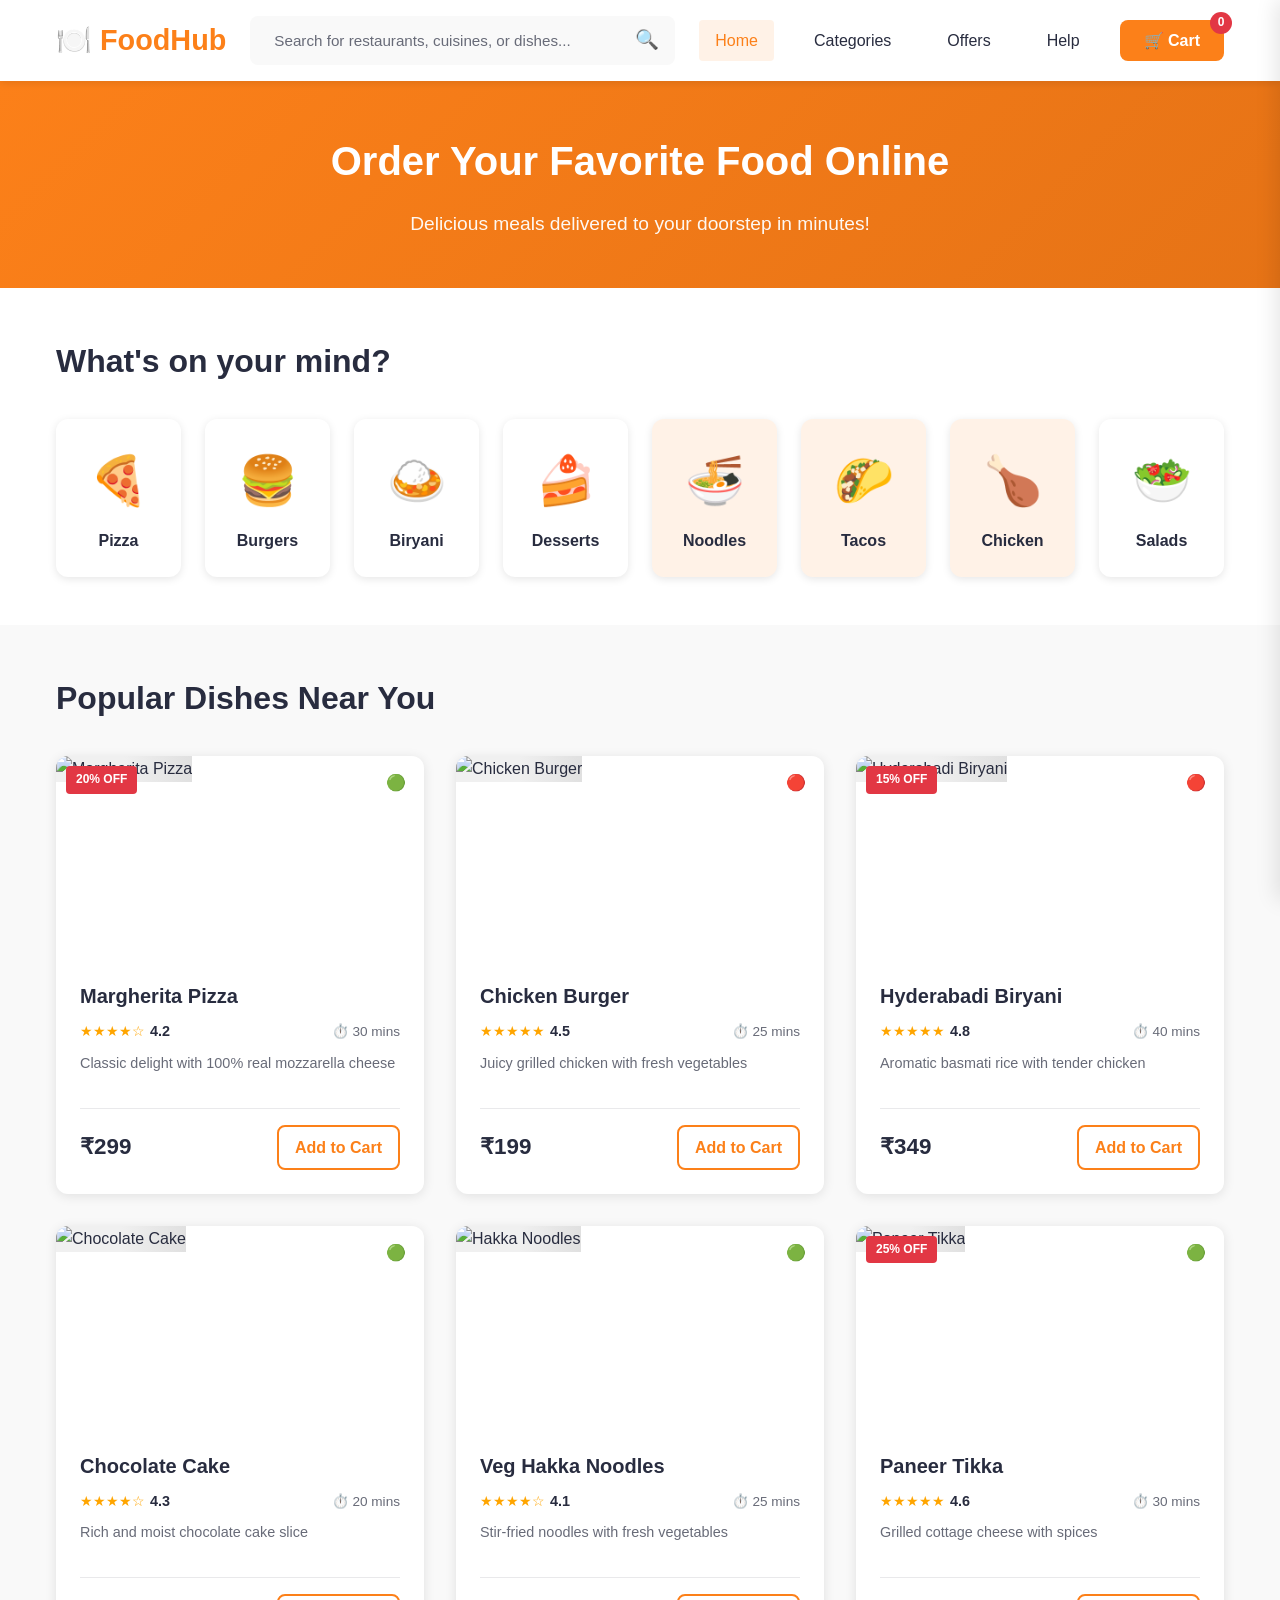
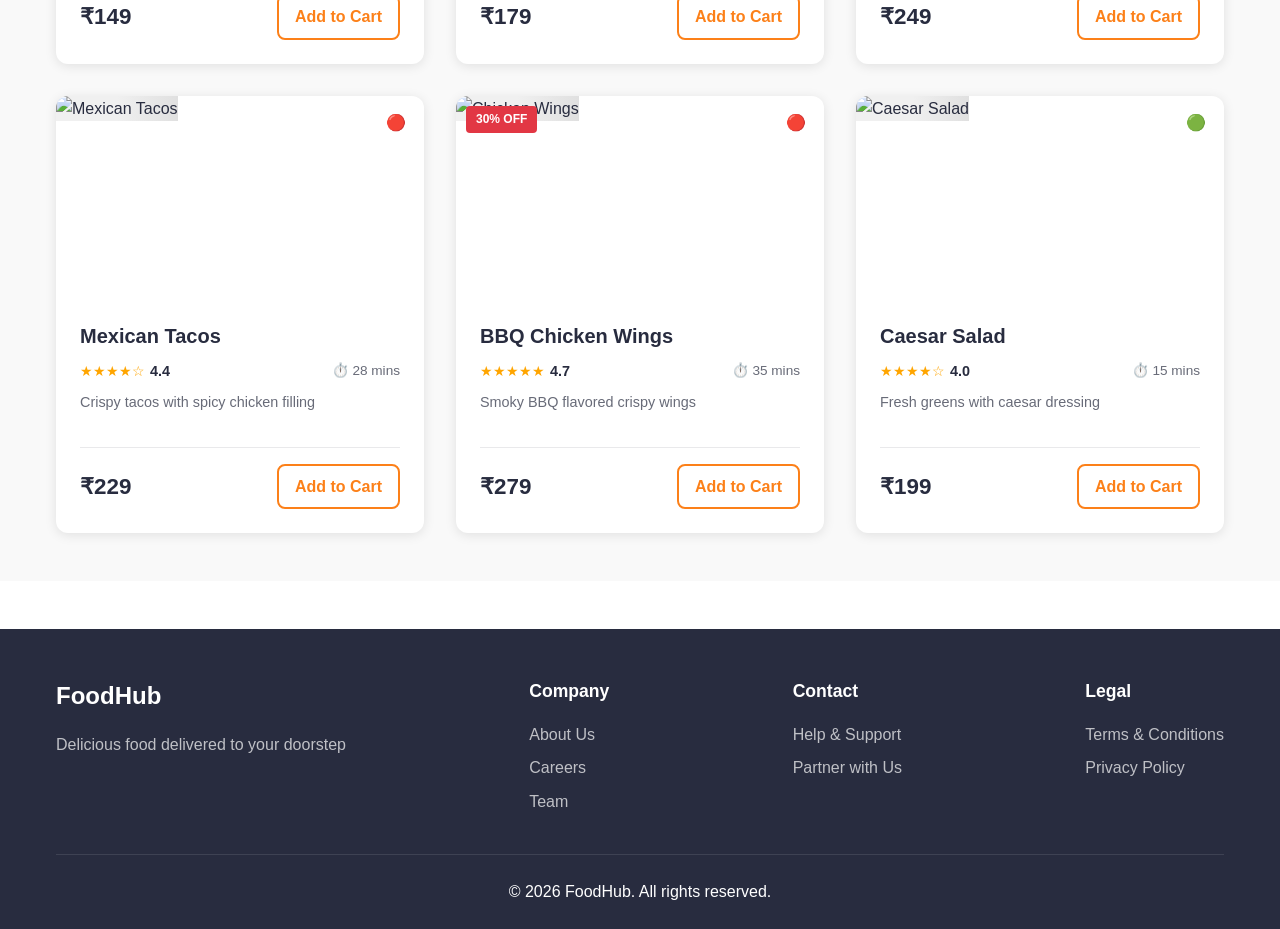
==== commit 7c7f9e34: "Added search typing functionality with autocomplete suggestions" ====
--- a/index.html
+++ b/index.html
@@ -44,11 +44,36 @@
                 </div>
                 
                 <!-- Search Bar with Filter Options -->
-                <label for="search-toggle" class="search-bar">
+                <div class="search-bar">
                     <div class="search-input-wrapper">
-                        <input type="text" id="search-input" placeholder="Search for restaurants, cuisines, or dishes..." class="search-input" readonly>
-                        <span class="search-icon">🔍</span>
-                    </div>
+                        <input type="text" 
+                               id="search-input" 
+                               placeholder="Search for restaurants, cuisines, or dishes..." 
+                               class="search-input"
+                               list="search-suggestions">
+                        <label for="search-toggle" class="search-icon">🔍</label>
+                    </div>
+                    <datalist id="search-suggestions">
+                        <option value="Pizza">
+                        <option value="Margherita Pizza">
+                        <option value="Burger">
+                        <option value="Chicken Burger">
+                        <option value="Biryani">
+                        <option value="Hyderabadi Biryani">
+                        <option value="Dessert">
+                        <option value="Chocolate Cake">
+                        <option value="Noodles">
+                        <option value="Veg Hakka Noodles">
+                        <option value="Paneer Tikka">
+                        <option value="Tacos">
+                        <option value="Mexican Tacos">
+                        <option value="Chicken Wings">
+                        <option value="BBQ Chicken Wings">
+                        <option value="Salad">
+                        <option value="Caesar Salad">
+                        <option value="Vegetarian">
+                        <option value="Non-Veg">
+                    </datalist>
                     <div class="search-dropdown">
                         <div class="search-dropdown-header">
                             <span>Filter by:</span>
@@ -63,7 +88,7 @@
                         <label for="filter-nonveg" class="search-option">🔴 Non-Veg</label>
                         <label for="filter-offers" class="search-option">🎁 Offers Only</label>
                     </div>
-                </label>
+                </div>
                 
                 <!-- Navigation -->
                 <nav class="nav-menu">
--- a/style.css
+++ b/style.css
@@ -90,7 +90,6 @@
     flex: 1;
     max-width: 500px;
     position: relative;
-    cursor: pointer;
 }
 
 .search-input-wrapper {
@@ -99,13 +98,13 @@
     background-color: var(--light-bg);
     border-radius: var(--radius-md);
     padding: var(--spacing-xs);
-    transition: box-shadow 0.3s ease;
-    cursor: pointer;
+    transition: box-shadow 0.3s ease, background-color 0.3s ease;
     position: relative;
 }
 
-.search-bar:hover .search-input-wrapper {
+.search-input-wrapper:focus-within {
     box-shadow: 0 0 0 3px rgba(252, 128, 25, 0.2);
+    background-color: var(--white);
 }
 
 .search-input {
@@ -116,14 +115,26 @@
     font-size: 0.95rem;
     outline: none;
     width: 100%;
-    cursor: pointer;
-    pointer-events: none;
+    cursor: text;
+}
+
+.search-input::placeholder {
+    color: var(--light-text);
 }
 
 .search-icon {
     font-size: 1.2rem;
     padding: 0 var(--spacing-xs);
-    pointer-events: none;
+    cursor: pointer;
+    transition: transform 0.2s ease;
+}
+
+.search-icon:hover {
+    transform: scale(1.1);
+}
+
+.search-icon:active {
+    transform: scale(0.95);
 }
 
 /* Search Dropdown */
@@ -144,6 +155,12 @@
 
 /* Show dropdown when search toggle is checked */
 #search-toggle:checked ~ * .search-dropdown {
+    display: block;
+    animation: slideDown 0.3s ease;
+}
+
+/* Also show dropdown on input focus */
+.search-input:focus ~ .search-dropdown {
     display: block;
     animation: slideDown 0.3s ease;
 }
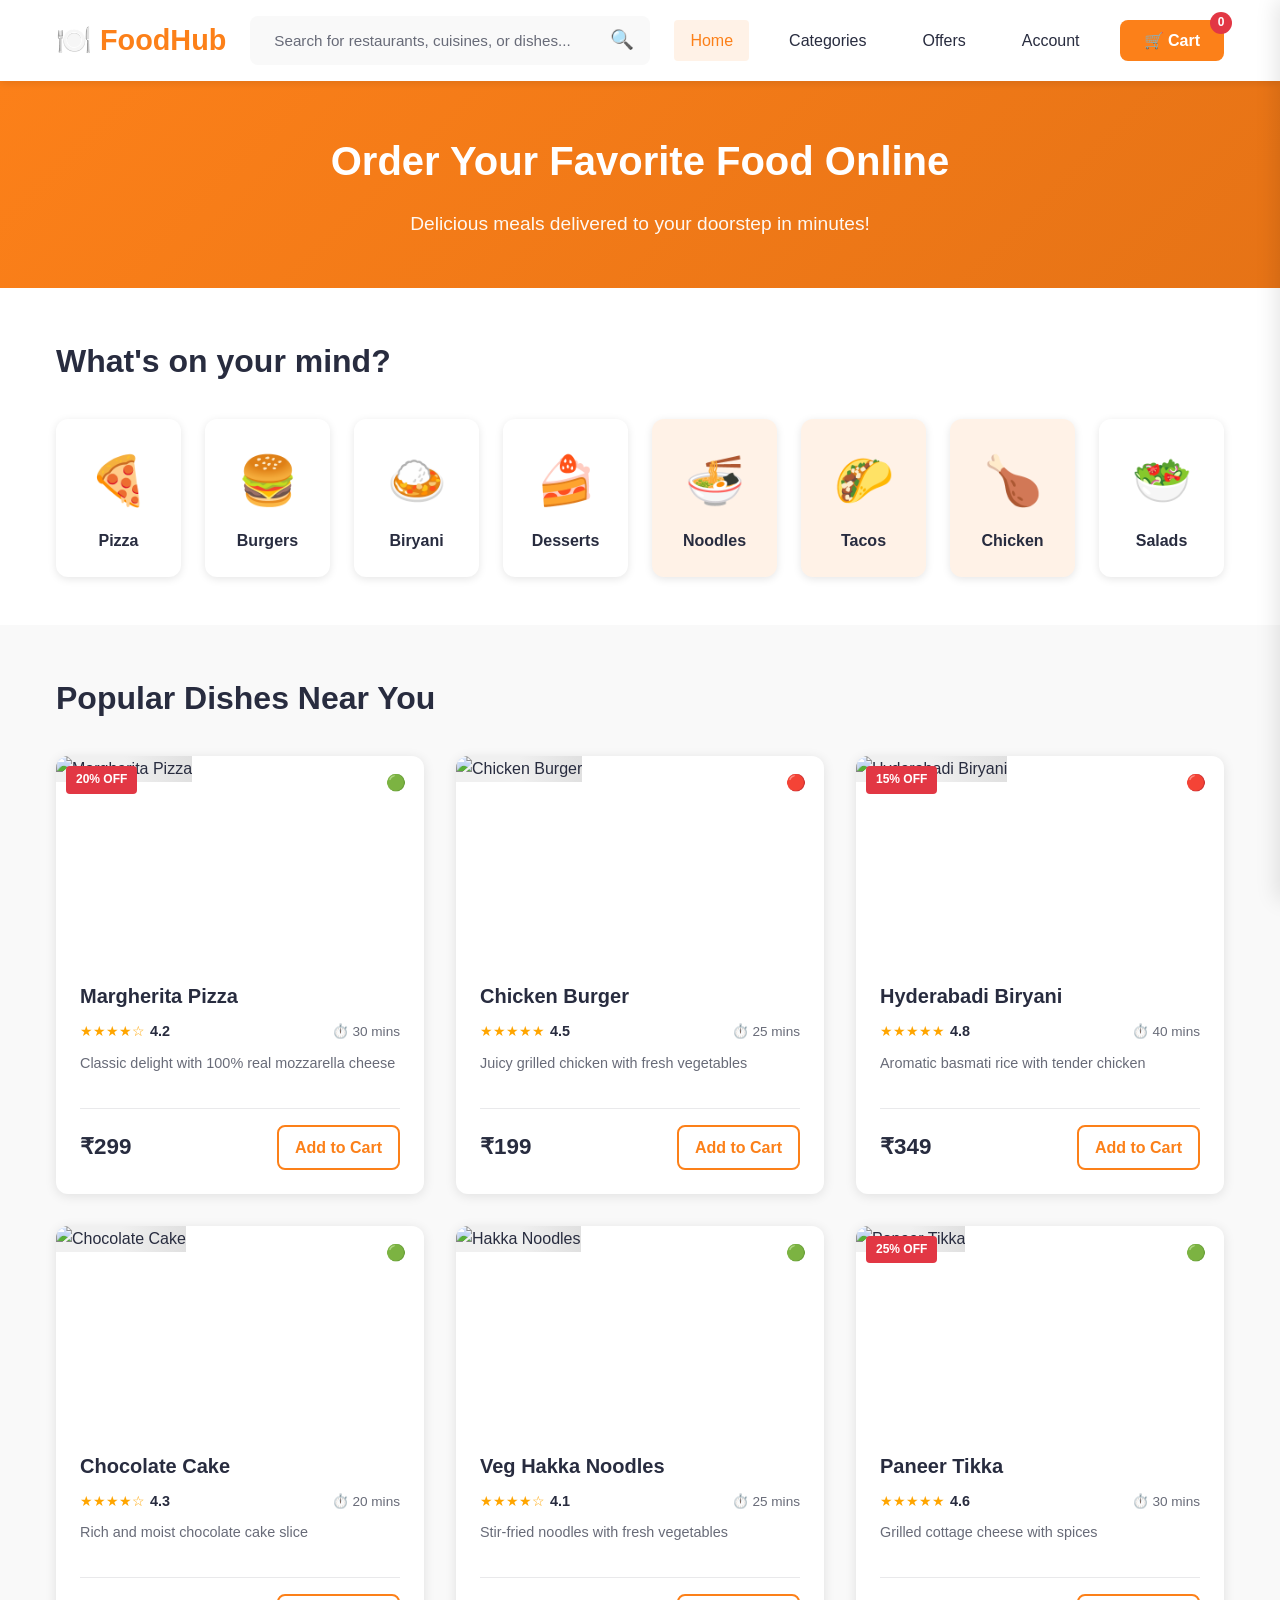
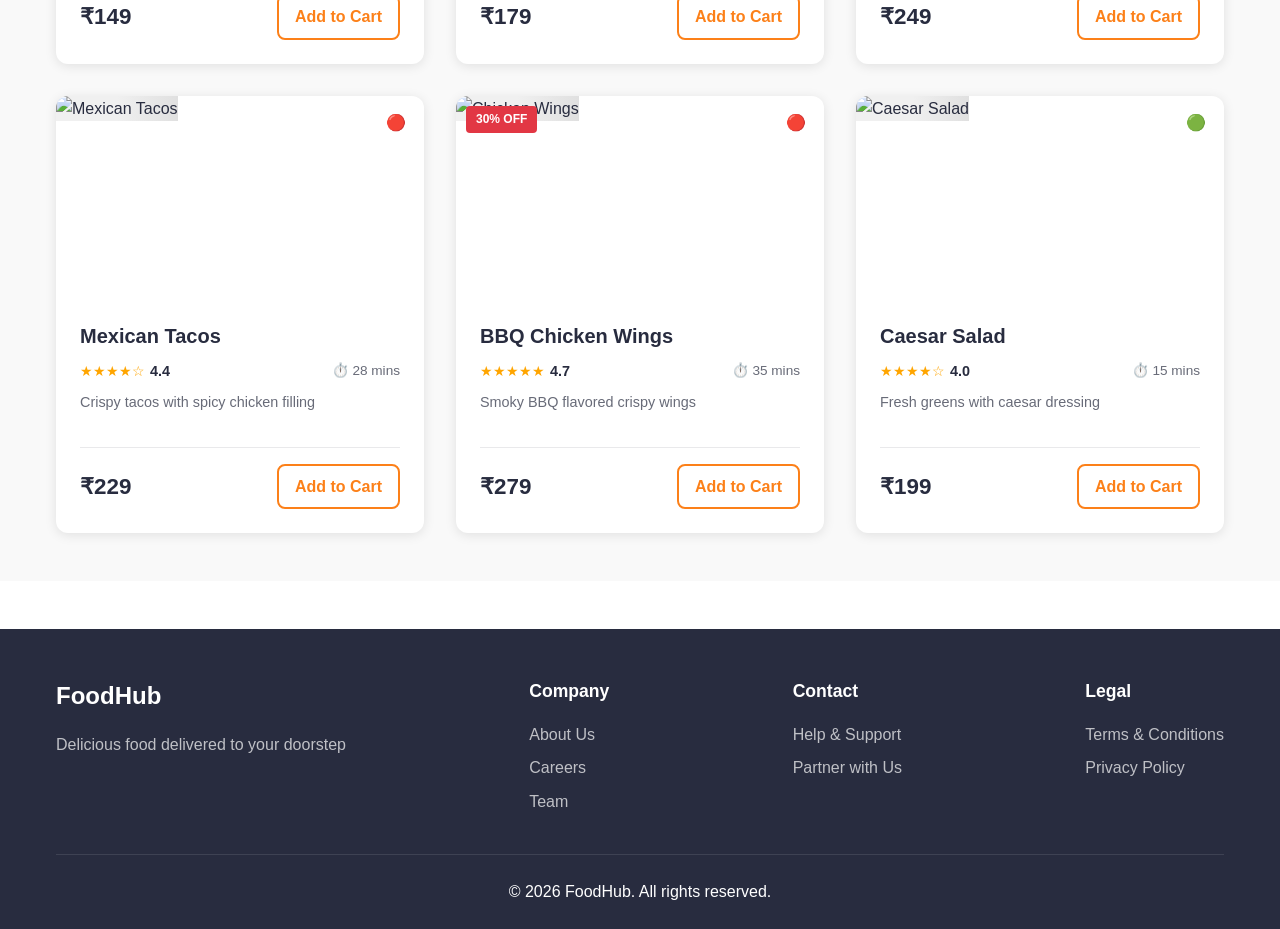
==== commit 4b748d75: "feat: integrate checkout, tracking, and account pages with interactions" ====
--- a/index.html
+++ b/index.html
@@ -1,15 +1,17 @@
 <!DOCTYPE html>
 <html lang="en">
+
 <head>
     <meta charset="UTF-8">
     <meta name="viewport" content="width=device-width, initial-scale=1.0">
     <title>FoodHub - Order Food Online</title>
     <link rel="stylesheet" href="style.css">
 </head>
+
 <body>
     <!-- Cart Toggle Checkbox (Hidden) - Used for Cart Sidebar Toggle -->
     <input type="checkbox" id="cart-toggle" class="cart-toggle">
-    
+
     <!-- Hidden Checkboxes for Cart Items (must be at root level for CSS selectors) -->
     <input type="checkbox" id="item-1" class="cart-checkbox">
     <input type="checkbox" id="item-2" class="cart-checkbox">
@@ -20,10 +22,10 @@
     <input type="checkbox" id="item-7" class="cart-checkbox">
     <input type="checkbox" id="item-8" class="cart-checkbox">
     <input type="checkbox" id="item-9" class="cart-checkbox">
-    
+
     <!-- Search Toggle Checkbox (Hidden) -->
     <input type="checkbox" id="search-toggle" class="search-toggle">
-    
+
     <!-- Filter Radio Buttons for Search/Category (Hidden) -->
     <input type="radio" id="filter-all" name="filter" class="filter-radio" checked>
     <input type="radio" id="filter-pizza" name="filter" class="filter-radio">
@@ -33,7 +35,7 @@
     <input type="radio" id="filter-veg" name="filter" class="filter-radio">
     <input type="radio" id="filter-nonveg" name="filter" class="filter-radio">
     <input type="radio" id="filter-offers" name="filter" class="filter-radio">
-    
+
     <!-- Header Section -->
     <header class="header">
         <div class="container">
@@ -42,38 +44,15 @@
                 <div class="logo">
                     <h1>🍽️ FoodHub</h1>
                 </div>
-                
+
                 <!-- Search Bar with Filter Options -->
                 <div class="search-bar">
                     <div class="search-input-wrapper">
-                        <input type="text" 
-                               id="search-input" 
-                               placeholder="Search for restaurants, cuisines, or dishes..." 
-                               class="search-input"
-                               list="search-suggestions">
+                        <input type="text" id="search-input"
+                            placeholder="Search for restaurants, cuisines, or dishes..." class="search-input"
+                            onkeyup="searchFood()">
                         <label for="search-toggle" class="search-icon">🔍</label>
                     </div>
-                    <datalist id="search-suggestions">
-                        <option value="Pizza">
-                        <option value="Margherita Pizza">
-                        <option value="Burger">
-                        <option value="Chicken Burger">
-                        <option value="Biryani">
-                        <option value="Hyderabadi Biryani">
-                        <option value="Dessert">
-                        <option value="Chocolate Cake">
-                        <option value="Noodles">
-                        <option value="Veg Hakka Noodles">
-                        <option value="Paneer Tikka">
-                        <option value="Tacos">
-                        <option value="Mexican Tacos">
-                        <option value="Chicken Wings">
-                        <option value="BBQ Chicken Wings">
-                        <option value="Salad">
-                        <option value="Caesar Salad">
-                        <option value="Vegetarian">
-                        <option value="Non-Veg">
-                    </datalist>
                     <div class="search-dropdown">
                         <div class="search-dropdown-header">
                             <span>Filter by:</span>
@@ -89,15 +68,15 @@
                         <label for="filter-offers" class="search-option">🎁 Offers Only</label>
                     </div>
                 </div>
-                
+
                 <!-- Navigation -->
                 <nav class="nav-menu">
                     <label for="filter-all" class="nav-link">Home</label>
                     <a href="#categories" class="nav-link">Categories</a>
                     <label for="filter-offers" class="nav-link">Offers</label>
-                    <a href="#footer" class="nav-link">Help</a>
+                    <a href="account.html" class="nav-link">Account</a>
                 </nav>
-                
+
                 <!-- Cart Button -->
                 <label for="cart-toggle" class="cart-btn">
                     🛒 Cart
@@ -162,14 +141,16 @@
     <section class="food-listing" id="food-listing">
         <div class="container">
             <h2 class="section-title">Popular Dishes Near You</h2>
-            
+
             <!-- Food Items Grid -->
             <div class="food-grid">
-                
+
                 <!-- Food Item 1 -->
-                <div class="food-card" data-category="pizza veg offers">
-                    <div class="food-image">
-                        <img src="https://images.unsplash.com/photo-1565299624946-b28f40a0ae38?w=400" alt="Margherita Pizza">
+                <div class="food-card" data-category="pizza veg offers" data-name="margherita pizza"
+                    data-description="classic delight mozzarella cheese">
+                    <div class="food-image">
+                        <img src="https://images.unsplash.com/photo-1565299624946-b28f40a0ae38?w=400"
+                            alt="Margherita Pizza">
                         <span class="badge offer-badge">20% OFF</span>
                         <span class="badge veg-badge">🟢</span>
                     </div>
@@ -185,15 +166,18 @@
                         <p class="food-description">Classic delight with 100% real mozzarella cheese</p>
                         <div class="food-footer">
                             <span class="price">₹299</span>
-                            <label for="item-1" class="add-to-cart-btn" data-item="Margherita Pizza" data-price="299">Add to Cart</label>
+                            <label for="item-1" class="add-to-cart-btn" data-item="Margherita Pizza"
+                                data-price="299">Add to Cart</label>
                         </div>
                     </div>
                 </div>
 
                 <!-- Food Item 2 -->
-                <div class="food-card" data-category="burger nonveg">
-                    <div class="food-image">
-                        <img src="https://images.unsplash.com/photo-1568901346375-23c9450c58cd?w=400" alt="Chicken Burger">
+                <div class="food-card" data-category="burger nonveg" data-name="chicken burger"
+                    data-description="juicy grilled chicken fresh vegetables">
+                    <div class="food-image">
+                        <img src="https://images.unsplash.com/photo-1568901346375-23c9450c58cd?w=400"
+                            alt="Chicken Burger">
                         <span class="badge nonveg-badge">🔴</span>
                     </div>
                     <div class="food-info">
@@ -208,15 +192,18 @@
                         <p class="food-description">Juicy grilled chicken with fresh vegetables</p>
                         <div class="food-footer">
                             <span class="price">₹199</span>
-                            <label for="item-2" class="add-to-cart-btn" data-item="Chicken Burger" data-price="199">Add to Cart</label>
+                            <label for="item-2" class="add-to-cart-btn" data-item="Chicken Burger" data-price="199">Add
+                                to Cart</label>
                         </div>
                     </div>
                 </div>
 
                 <!-- Food Item 3 -->
-                <div class="food-card" data-category="biryani nonveg offers">
-                    <div class="food-image">
-                        <img src="https://images.unsplash.com/photo-1563379091339-03b21ab4a4f8?w=400" alt="Hyderabadi Biryani">
+                <div class="food-card" data-category="biryani nonveg offers" data-name="hyderabadi biryani"
+                    data-description="aromatic basmati rice tender chicken">
+                    <div class="food-image">
+                        <img src="https://images.unsplash.com/photo-1563379091339-03b21ab4a4f8?w=400"
+                            alt="Hyderabadi Biryani">
                         <span class="badge offer-badge">15% OFF</span>
                         <span class="badge nonveg-badge">🔴</span>
                     </div>
@@ -232,13 +219,15 @@
                         <p class="food-description">Aromatic basmati rice with tender chicken</p>
                         <div class="food-footer">
                             <span class="price">₹349</span>
-                            <label for="item-3" class="add-to-cart-btn" data-item="Hyderabadi Biryani" data-price="349">Add to Cart</label>
+                            <label for="item-3" class="add-to-cart-btn" data-item="Hyderabadi Biryani"
+                                data-price="349">Add to Cart</label>
                         </div>
                     </div>
                 </div>
 
                 <!-- Food Item 4 -->
-                <div class="food-card" data-category="dessert veg">
+                <div class="food-card" data-category="dessert veg" data-name="chocolate cake"
+                    data-description="rich moist chocolate cake slice">
                     <div class="food-image">
                         <img src="https://images.unsplash.com/photo-1551024506-0bccd828d307?w=400" alt="Chocolate Cake">
                         <span class="badge veg-badge">🟢</span>
@@ -255,15 +244,18 @@
                         <p class="food-description">Rich and moist chocolate cake slice</p>
                         <div class="food-footer">
                             <span class="price">₹149</span>
-                            <label for="item-4" class="add-to-cart-btn" data-item="Chocolate Cake" data-price="149">Add to Cart</label>
+                            <label for="item-4" class="add-to-cart-btn" data-item="Chocolate Cake" data-price="149">Add
+                                to Cart</label>
                         </div>
                     </div>
                 </div>
 
                 <!-- Food Item 5 -->
-                <div class="food-card" data-category="veg">
-                    <div class="food-image">
-                        <img src="https://images.unsplash.com/photo-1612874742237-6526221588e3?w=400" alt="Hakka Noodles">
+                <div class="food-card" data-category="veg" data-name="veg hakka noodles"
+                    data-description="stir-fried noodles fresh vegetables">
+                    <div class="food-image">
+                        <img src="https://images.unsplash.com/photo-1612874742237-6526221588e3?w=400"
+                            alt="Hakka Noodles">
                         <span class="badge veg-badge">🟢</span>
                     </div>
                     <div class="food-info">
@@ -278,15 +270,18 @@
                         <p class="food-description">Stir-fried noodles with fresh vegetables</p>
                         <div class="food-footer">
                             <span class="price">₹179</span>
-                            <label for="item-5" class="add-to-cart-btn" data-item="Veg Hakka Noodles" data-price="179">Add to Cart</label>
+                            <label for="item-5" class="add-to-cart-btn" data-item="Veg Hakka Noodles"
+                                data-price="179">Add to Cart</label>
                         </div>
                     </div>
                 </div>
 
                 <!-- Food Item 6 -->
-                <div class="food-card" data-category="veg offers">
-                    <div class="food-image">
-                        <img src="https://images.unsplash.com/photo-1565299585323-38d6b0865b47?w=400" alt="Paneer Tikka">
+                <div class="food-card" data-category="veg offers" data-name="paneer tikka"
+                    data-description="grilled cottage cheese spices">
+                    <div class="food-image">
+                        <img src="https://images.unsplash.com/photo-1565299585323-38d6b0865b47?w=400"
+                            alt="Paneer Tikka">
                         <span class="badge offer-badge">25% OFF</span>
                         <span class="badge veg-badge">🟢</span>
                     </div>
@@ -302,15 +297,18 @@
                         <p class="food-description">Grilled cottage cheese with spices</p>
                         <div class="food-footer">
                             <span class="price">₹249</span>
-                            <label for="item-6" class="add-to-cart-btn" data-item="Paneer Tikka" data-price="249">Add to Cart</label>
+                            <label for="item-6" class="add-to-cart-btn" data-item="Paneer Tikka" data-price="249">Add to
+                                Cart</label>
                         </div>
                     </div>
                 </div>
 
                 <!-- Food Item 7 -->
-                <div class="food-card" data-category="nonveg">
-                    <div class="food-image">
-                        <img src="https://images.unsplash.com/photo-1626645738196-c2a7c87a8f58?w=400" alt="Mexican Tacos">
+                <div class="food-card" data-category="nonveg" data-name="mexican tacos"
+                    data-description="crispy tacos spicy chicken filling">
+                    <div class="food-image">
+                        <img src="https://images.unsplash.com/photo-1626645738196-c2a7c87a8f58?w=400"
+                            alt="Mexican Tacos">
                         <span class="badge nonveg-badge">🔴</span>
                     </div>
                     <div class="food-info">
@@ -325,15 +323,18 @@
                         <p class="food-description">Crispy tacos with spicy chicken filling</p>
                         <div class="food-footer">
                             <span class="price">₹229</span>
-                            <label for="item-7" class="add-to-cart-btn" data-item="Mexican Tacos" data-price="229">Add to Cart</label>
+                            <label for="item-7" class="add-to-cart-btn" data-item="Mexican Tacos" data-price="229">Add
+                                to Cart</label>
                         </div>
                     </div>
                 </div>
 
                 <!-- Food Item 8 -->
-                <div class="food-card" data-category="nonveg offers">
-                    <div class="food-image">
-                        <img src="https://images.unsplash.com/photo-1598103442097-8b74394b95c6?w=400" alt="Chicken Wings">
+                <div class="food-card" data-category="nonveg offers" data-name="bbq chicken wings"
+                    data-description="smoky bbq flavored crispy wings">
+                    <div class="food-image">
+                        <img src="https://images.unsplash.com/photo-1598103442097-8b74394b95c6?w=400"
+                            alt="Chicken Wings">
                         <span class="badge offer-badge">30% OFF</span>
                         <span class="badge nonveg-badge">🔴</span>
                     </div>
@@ -349,13 +350,15 @@
                         <p class="food-description">Smoky BBQ flavored crispy wings</p>
                         <div class="food-footer">
                             <span class="price">₹279</span>
-                            <label for="item-8" class="add-to-cart-btn" data-item="BBQ Chicken Wings" data-price="279">Add to Cart</label>
+                            <label for="item-8" class="add-to-cart-btn" data-item="BBQ Chicken Wings"
+                                data-price="279">Add to Cart</label>
                         </div>
                     </div>
                 </div>
 
                 <!-- Food Item 9 -->
-                <div class="food-card" data-category="veg">
+                <div class="food-card" data-category="veg" data-name="caesar salad"
+                    data-description="fresh greens caesar dressing">
                     <div class="food-image">
                         <img src="https://images.unsplash.com/photo-1546069901-ba9599a7e63c?w=400" alt="Caesar Salad">
                         <span class="badge veg-badge">🟢</span>
@@ -372,7 +375,8 @@
                         <p class="food-description">Fresh greens with caesar dressing</p>
                         <div class="food-footer">
                             <span class="price">₹199</span>
-                            <label for="item-9" class="add-to-cart-btn" data-item="Caesar Salad" data-price="199">Add to Cart</label>
+                            <label for="item-9" class="add-to-cart-btn" data-item="Caesar Salad" data-price="199">Add to
+                                Cart</label>
                         </div>
                     </div>
                 </div>
@@ -389,7 +393,7 @@
         </div>
         <div class="cart-items">
             <!-- Cart items will appear here when checkboxes are checked -->
-            
+
             <!-- Item 1 -->
             <div class="cart-item" id="cart-item-1">
                 <div class="cart-item-info">
@@ -477,7 +481,8 @@
                 <span>Total:</span>
                 <span class="total-amount">₹0</span>
             </div>
-            <button class="checkout-btn">Proceed to Checkout</button>
+            <a href="checkout.html" class="checkout-btn"
+                style="display:block; text-align:center; text-decoration:none;">Proceed to Checkout</a>
         </div>
     </div>
 
@@ -512,5 +517,37 @@
         </div>
     </footer>
 
+    <script>
+        // Search functionality - filters food items as user types
+        function searchFood() {
+            const searchInput = document.getElementById('search-input');
+            const filter = searchInput.value.toLowerCase().trim();
+            const foodCards = document.querySelectorAll('.food-card');
+
+            let visibleCount = 0;
+
+            foodCards.forEach(card => {
+                const name = card.getAttribute('data-name') || '';
+                const description = card.getAttribute('data-description') || '';
+                const category = card.getAttribute('data-category') || '';
+                const searchText = (name + ' ' + description + ' ' + category).toLowerCase();
+
+                // Show card if search term matches name, description, or category
+                if (filter === '' || searchText.includes(filter)) {
+                    card.style.display = 'block';
+                    visibleCount++;
+                } else {
+                    card.style.display = 'none';
+                }
+            });
+
+            // Reset all category filters when searching
+            if (filter !== '') {
+                document.getElementById('filter-all').checked = true;
+            }
+        }
+    </script>
+
 </body>
-</html>
+
+</html>
--- a/style.css
+++ b/style.css
@@ -21,14 +21,14 @@
     --hover-shadow: rgba(0, 0, 0, 0.15);
     --success: #60b246;
     --danger: #e23744;
-    
+
     /* Spacing */
     --spacing-xs: 0.5rem;
     --spacing-sm: 1rem;
     --spacing-md: 1.5rem;
     --spacing-lg: 2rem;
     --spacing-xl: 3rem;
-    
+
     /* Border Radius */
     --radius-sm: 4px;
     --radius-md: 8px;
@@ -120,6 +120,10 @@
 
 .search-input::placeholder {
     color: var(--light-text);
+}
+
+.search-input:focus::placeholder {
+    color: transparent;
 }
 
 .search-icon {
@@ -154,19 +158,19 @@
 }
 
 /* Show dropdown when search toggle is checked */
-#search-toggle:checked ~ * .search-dropdown {
+#search-toggle:checked~* .search-dropdown {
     display: block;
     animation: slideDown 0.3s ease;
 }
 
 /* Also show dropdown on input focus */
-.search-input:focus ~ .search-dropdown {
+.search-input:focus~.search-dropdown {
     display: block;
     animation: slideDown 0.3s ease;
 }
 
 /* Highlight search bar when dropdown is open */
-#search-toggle:checked ~ * .search-input-wrapper {
+#search-toggle:checked~* .search-input-wrapper {
     box-shadow: 0 0 0 3px rgba(252, 128, 25, 0.2);
     background-color: var(--white);
 }
@@ -176,6 +180,7 @@
         opacity: 0;
         transform: translateY(-10px);
     }
+
     to {
         opacity: 1;
         transform: translateY(0);
@@ -234,13 +239,13 @@
 }
 
 /* Highlight selected filter in search dropdown */
-#filter-pizza:checked ~ * .search-option[for="filter-pizza"],
-#filter-burger:checked ~ * .search-option[for="filter-burger"],
-#filter-biryani:checked ~ * .search-option[for="filter-biryani"],
-#filter-dessert:checked ~ * .search-option[for="filter-dessert"],
-#filter-veg:checked ~ * .search-option[for="filter-veg"],
-#filter-nonveg:checked ~ * .search-option[for="filter-nonveg"],
-#filter-offers:checked ~ * .search-option[for="filter-offers"] {
+#filter-pizza:checked~* .search-option[for="filter-pizza"],
+#filter-burger:checked~* .search-option[for="filter-burger"],
+#filter-biryani:checked~* .search-option[for="filter-biryani"],
+#filter-dessert:checked~* .search-option[for="filter-dessert"],
+#filter-veg:checked~* .search-option[for="filter-veg"],
+#filter-nonveg:checked~* .search-option[for="filter-nonveg"],
+#filter-offers:checked~* .search-option[for="filter-offers"] {
     background-color: rgba(252, 128, 25, 0.1);
     color: var(--primary-color);
     font-weight: 600;
@@ -547,29 +552,29 @@
 }
 
 /* When item is added to cart (checkbox checked), change button style */
-#item-1:checked ~ * label[for="item-1"],
-#item-2:checked ~ * label[for="item-2"],
-#item-3:checked ~ * label[for="item-3"],
-#item-4:checked ~ * label[for="item-4"],
-#item-5:checked ~ * label[for="item-5"],
-#item-6:checked ~ * label[for="item-6"],
-#item-7:checked ~ * label[for="item-7"],
-#item-8:checked ~ * label[for="item-8"],
-#item-9:checked ~ * label[for="item-9"] {
+#item-1:checked~* label[for="item-1"],
+#item-2:checked~* label[for="item-2"],
+#item-3:checked~* label[for="item-3"],
+#item-4:checked~* label[for="item-4"],
+#item-5:checked~* label[for="item-5"],
+#item-6:checked~* label[for="item-6"],
+#item-7:checked~* label[for="item-7"],
+#item-8:checked~* label[for="item-8"],
+#item-9:checked~* label[for="item-9"] {
     background-color: var(--success);
     color: var(--white);
     border-color: var(--success);
 }
 
-#item-1:checked ~ * label[for="item-1"]::after,
-#item-2:checked ~ * label[for="item-2"]::after,
-#item-3:checked ~ * label[for="item-3"]::after,
-#item-4:checked ~ * label[for="item-4"]::after,
-#item-5:checked ~ * label[for="item-5"]::after,
-#item-6:checked ~ * label[for="item-6"]::after,
-#item-7:checked ~ * label[for="item-7"]::after,
-#item-8:checked ~ * label[for="item-8"]::after,
-#item-9:checked ~ * label[for="item-9"]::after {
+#item-1:checked~* label[for="item-1"]::after,
+#item-2:checked~* label[for="item-2"]::after,
+#item-3:checked~* label[for="item-3"]::after,
+#item-4:checked~* label[for="item-4"]::after,
+#item-5:checked~* label[for="item-5"]::after,
+#item-6:checked~* label[for="item-6"]::after,
+#item-7:checked~* label[for="item-7"]::after,
+#item-8:checked~* label[for="item-8"]::after,
+#item-9:checked~* label[for="item-9"]::after {
     content: ' ✓';
 }
 
@@ -597,7 +602,7 @@
 }
 
 /* Show cart sidebar when checkbox is checked */
-.cart-toggle:checked ~ .cart-sidebar {
+.cart-toggle:checked~.cart-sidebar {
     right: 0;
 }
 
@@ -649,15 +654,15 @@
 }
 
 /* Show cart items when corresponding checkbox is checked */
-#item-1:checked ~ .cart-sidebar #cart-item-1,
-#item-2:checked ~ .cart-sidebar #cart-item-2,
-#item-3:checked ~ .cart-sidebar #cart-item-3,
-#item-4:checked ~ .cart-sidebar #cart-item-4,
-#item-5:checked ~ .cart-sidebar #cart-item-5,
-#item-6:checked ~ .cart-sidebar #cart-item-6,
-#item-7:checked ~ .cart-sidebar #cart-item-7,
-#item-8:checked ~ .cart-sidebar #cart-item-8,
-#item-9:checked ~ .cart-sidebar #cart-item-9 {
+#item-1:checked~.cart-sidebar #cart-item-1,
+#item-2:checked~.cart-sidebar #cart-item-2,
+#item-3:checked~.cart-sidebar #cart-item-3,
+#item-4:checked~.cart-sidebar #cart-item-4,
+#item-5:checked~.cart-sidebar #cart-item-5,
+#item-6:checked~.cart-sidebar #cart-item-6,
+#item-7:checked~.cart-sidebar #cart-item-7,
+#item-8:checked~.cart-sidebar #cart-item-8,
+#item-9:checked~.cart-sidebar #cart-item-9 {
     display: flex;
     justify-content: space-between;
     align-items: center;
@@ -668,6 +673,7 @@
         opacity: 0;
         transform: translateX(20px);
     }
+
     to {
         opacity: 1;
         transform: translateX(0);
@@ -736,127 +742,127 @@
 
 /* Update cart count badge - Update count based on checked items */
 /* 1 item */
-#item-1:checked ~ * .cart-count::before,
-#item-2:checked ~ * .cart-count::before,
-#item-3:checked ~ * .cart-count::before,
-#item-4:checked ~ * .cart-count::before,
-#item-5:checked ~ * .cart-count::before,
-#item-6:checked ~ * .cart-count::before,
-#item-7:checked ~ * .cart-count::before,
-#item-8:checked ~ * .cart-count::before,
-#item-9:checked ~ * .cart-count::before {
+#item-1:checked~* .cart-count::before,
+#item-2:checked~* .cart-count::before,
+#item-3:checked~* .cart-count::before,
+#item-4:checked~* .cart-count::before,
+#item-5:checked~* .cart-count::before,
+#item-6:checked~* .cart-count::before,
+#item-7:checked~* .cart-count::before,
+#item-8:checked~* .cart-count::before,
+#item-9:checked~* .cart-count::before {
     content: '1';
 }
 
 /* 2 items */
-#item-1:checked ~ #item-2:checked ~ * .cart-count::before,
-#item-1:checked ~ #item-3:checked ~ * .cart-count::before,
-#item-1:checked ~ #item-4:checked ~ * .cart-count::before,
-#item-1:checked ~ #item-5:checked ~ * .cart-count::before,
-#item-1:checked ~ #item-6:checked ~ * .cart-count::before,
-#item-1:checked ~ #item-7:checked ~ * .cart-count::before,
-#item-1:checked ~ #item-8:checked ~ * .cart-count::before,
-#item-1:checked ~ #item-9:checked ~ * .cart-count::before,
-#item-2:checked ~ #item-3:checked ~ * .cart-count::before,
-#item-2:checked ~ #item-4:checked ~ * .cart-count::before,
-#item-2:checked ~ #item-5:checked ~ * .cart-count::before,
-#item-2:checked ~ #item-6:checked ~ * .cart-count::before,
-#item-2:checked ~ #item-7:checked ~ * .cart-count::before,
-#item-2:checked ~ #item-8:checked ~ * .cart-count::before,
-#item-2:checked ~ #item-9:checked ~ * .cart-count::before,
-#item-3:checked ~ #item-4:checked ~ * .cart-count::before,
-#item-3:checked ~ #item-5:checked ~ * .cart-count::before,
-#item-3:checked ~ #item-6:checked ~ * .cart-count::before,
-#item-3:checked ~ #item-7:checked ~ * .cart-count::before,
-#item-3:checked ~ #item-8:checked ~ * .cart-count::before,
-#item-3:checked ~ #item-9:checked ~ * .cart-count::before,
-#item-4:checked ~ #item-5:checked ~ * .cart-count::before,
-#item-4:checked ~ #item-6:checked ~ * .cart-count::before,
-#item-4:checked ~ #item-7:checked ~ * .cart-count::before,
-#item-4:checked ~ #item-8:checked ~ * .cart-count::before,
-#item-4:checked ~ #item-9:checked ~ * .cart-count::before,
-#item-5:checked ~ #item-6:checked ~ * .cart-count::before,
-#item-5:checked ~ #item-7:checked ~ * .cart-count::before,
-#item-5:checked ~ #item-8:checked ~ * .cart-count::before,
-#item-5:checked ~ #item-9:checked ~ * .cart-count::before,
-#item-6:checked ~ #item-7:checked ~ * .cart-count::before,
-#item-6:checked ~ #item-8:checked ~ * .cart-count::before,
-#item-6:checked ~ #item-9:checked ~ * .cart-count::before,
-#item-7:checked ~ #item-8:checked ~ * .cart-count::before,
-#item-7:checked ~ #item-9:checked ~ * .cart-count::before,
-#item-8:checked ~ #item-9:checked ~ * .cart-count::before {
+#item-1:checked~#item-2:checked~* .cart-count::before,
+#item-1:checked~#item-3:checked~* .cart-count::before,
+#item-1:checked~#item-4:checked~* .cart-count::before,
+#item-1:checked~#item-5:checked~* .cart-count::before,
+#item-1:checked~#item-6:checked~* .cart-count::before,
+#item-1:checked~#item-7:checked~* .cart-count::before,
+#item-1:checked~#item-8:checked~* .cart-count::before,
+#item-1:checked~#item-9:checked~* .cart-count::before,
+#item-2:checked~#item-3:checked~* .cart-count::before,
+#item-2:checked~#item-4:checked~* .cart-count::before,
+#item-2:checked~#item-5:checked~* .cart-count::before,
+#item-2:checked~#item-6:checked~* .cart-count::before,
+#item-2:checked~#item-7:checked~* .cart-count::before,
+#item-2:checked~#item-8:checked~* .cart-count::before,
+#item-2:checked~#item-9:checked~* .cart-count::before,
+#item-3:checked~#item-4:checked~* .cart-count::before,
+#item-3:checked~#item-5:checked~* .cart-count::before,
+#item-3:checked~#item-6:checked~* .cart-count::before,
+#item-3:checked~#item-7:checked~* .cart-count::before,
+#item-3:checked~#item-8:checked~* .cart-count::before,
+#item-3:checked~#item-9:checked~* .cart-count::before,
+#item-4:checked~#item-5:checked~* .cart-count::before,
+#item-4:checked~#item-6:checked~* .cart-count::before,
+#item-4:checked~#item-7:checked~* .cart-count::before,
+#item-4:checked~#item-8:checked~* .cart-count::before,
+#item-4:checked~#item-9:checked~* .cart-count::before,
+#item-5:checked~#item-6:checked~* .cart-count::before,
+#item-5:checked~#item-7:checked~* .cart-count::before,
+#item-5:checked~#item-8:checked~* .cart-count::before,
+#item-5:checked~#item-9:checked~* .cart-count::before,
+#item-6:checked~#item-7:checked~* .cart-count::before,
+#item-6:checked~#item-8:checked~* .cart-count::before,
+#item-6:checked~#item-9:checked~* .cart-count::before,
+#item-7:checked~#item-8:checked~* .cart-count::before,
+#item-7:checked~#item-9:checked~* .cart-count::before,
+#item-8:checked~#item-9:checked~* .cart-count::before {
     content: '2';
 }
 
 /* 3 items */
-#item-1:checked ~ #item-2:checked ~ #item-3:checked ~ * .cart-count::before,
-#item-1:checked ~ #item-2:checked ~ #item-4:checked ~ * .cart-count::before,
-#item-1:checked ~ #item-2:checked ~ #item-5:checked ~ * .cart-count::before,
-#item-1:checked ~ #item-2:checked ~ #item-6:checked ~ * .cart-count::before,
-#item-1:checked ~ #item-2:checked ~ #item-7:checked ~ * .cart-count::before,
-#item-1:checked ~ #item-2:checked ~ #item-8:checked ~ * .cart-count::before,
-#item-1:checked ~ #item-2:checked ~ #item-9:checked ~ * .cart-count::before,
-#item-1:checked ~ #item-3:checked ~ #item-4:checked ~ * .cart-count::before,
-#item-1:checked ~ #item-3:checked ~ #item-5:checked ~ * .cart-count::before,
-#item-1:checked ~ #item-3:checked ~ #item-6:checked ~ * .cart-count::before,
-#item-1:checked ~ #item-3:checked ~ #item-7:checked ~ * .cart-count::before,
-#item-1:checked ~ #item-3:checked ~ #item-8:checked ~ * .cart-count::before,
-#item-1:checked ~ #item-3:checked ~ #item-9:checked ~ * .cart-count::before,
-#item-2:checked ~ #item-3:checked ~ #item-4:checked ~ * .cart-count::before,
-#item-2:checked ~ #item-3:checked ~ #item-5:checked ~ * .cart-count::before,
-#item-2:checked ~ #item-3:checked ~ #item-6:checked ~ * .cart-count::before,
-#item-2:checked ~ #item-3:checked ~ #item-7:checked ~ * .cart-count::before,
-#item-2:checked ~ #item-3:checked ~ #item-8:checked ~ * .cart-count::before,
-#item-2:checked ~ #item-3:checked ~ #item-9:checked ~ * .cart-count::before,
-#item-3:checked ~ #item-4:checked ~ #item-5:checked ~ * .cart-count::before,
-#item-3:checked ~ #item-4:checked ~ #item-6:checked ~ * .cart-count::before,
-#item-3:checked ~ #item-4:checked ~ #item-7:checked ~ * .cart-count::before,
-#item-3:checked ~ #item-4:checked ~ #item-8:checked ~ * .cart-count::before,
-#item-3:checked ~ #item-4:checked ~ #item-9:checked ~ * .cart-count::before,
-#item-4:checked ~ #item-5:checked ~ #item-6:checked ~ * .cart-count::before,
-#item-4:checked ~ #item-5:checked ~ #item-7:checked ~ * .cart-count::before,
-#item-4:checked ~ #item-5:checked ~ #item-8:checked ~ * .cart-count::before,
-#item-4:checked ~ #item-5:checked ~ #item-9:checked ~ * .cart-count::before,
-#item-5:checked ~ #item-6:checked ~ #item-7:checked ~ * .cart-count::before,
-#item-5:checked ~ #item-6:checked ~ #item-8:checked ~ * .cart-count::before,
-#item-5:checked ~ #item-6:checked ~ #item-9:checked ~ * .cart-count::before,
-#item-6:checked ~ #item-7:checked ~ #item-8:checked ~ * .cart-count::before,
-#item-6:checked ~ #item-7:checked ~ #item-9:checked ~ * .cart-count::before,
-#item-7:checked ~ #item-8:checked ~ #item-9:checked ~ * .cart-count::before {
+#item-1:checked~#item-2:checked~#item-3:checked~* .cart-count::before,
+#item-1:checked~#item-2:checked~#item-4:checked~* .cart-count::before,
+#item-1:checked~#item-2:checked~#item-5:checked~* .cart-count::before,
+#item-1:checked~#item-2:checked~#item-6:checked~* .cart-count::before,
+#item-1:checked~#item-2:checked~#item-7:checked~* .cart-count::before,
+#item-1:checked~#item-2:checked~#item-8:checked~* .cart-count::before,
+#item-1:checked~#item-2:checked~#item-9:checked~* .cart-count::before,
+#item-1:checked~#item-3:checked~#item-4:checked~* .cart-count::before,
+#item-1:checked~#item-3:checked~#item-5:checked~* .cart-count::before,
+#item-1:checked~#item-3:checked~#item-6:checked~* .cart-count::before,
+#item-1:checked~#item-3:checked~#item-7:checked~* .cart-count::before,
+#item-1:checked~#item-3:checked~#item-8:checked~* .cart-count::before,
+#item-1:checked~#item-3:checked~#item-9:checked~* .cart-count::before,
+#item-2:checked~#item-3:checked~#item-4:checked~* .cart-count::before,
+#item-2:checked~#item-3:checked~#item-5:checked~* .cart-count::before,
+#item-2:checked~#item-3:checked~#item-6:checked~* .cart-count::before,
+#item-2:checked~#item-3:checked~#item-7:checked~* .cart-count::before,
+#item-2:checked~#item-3:checked~#item-8:checked~* .cart-count::before,
+#item-2:checked~#item-3:checked~#item-9:checked~* .cart-count::before,
+#item-3:checked~#item-4:checked~#item-5:checked~* .cart-count::before,
+#item-3:checked~#item-4:checked~#item-6:checked~* .cart-count::before,
+#item-3:checked~#item-4:checked~#item-7:checked~* .cart-count::before,
+#item-3:checked~#item-4:checked~#item-8:checked~* .cart-count::before,
+#item-3:checked~#item-4:checked~#item-9:checked~* .cart-count::before,
+#item-4:checked~#item-5:checked~#item-6:checked~* .cart-count::before,
+#item-4:checked~#item-5:checked~#item-7:checked~* .cart-count::before,
+#item-4:checked~#item-5:checked~#item-8:checked~* .cart-count::before,
+#item-4:checked~#item-5:checked~#item-9:checked~* .cart-count::before,
+#item-5:checked~#item-6:checked~#item-7:checked~* .cart-count::before,
+#item-5:checked~#item-6:checked~#item-8:checked~* .cart-count::before,
+#item-5:checked~#item-6:checked~#item-9:checked~* .cart-count::before,
+#item-6:checked~#item-7:checked~#item-8:checked~* .cart-count::before,
+#item-6:checked~#item-7:checked~#item-9:checked~* .cart-count::before,
+#item-7:checked~#item-8:checked~#item-9:checked~* .cart-count::before {
     content: '3';
 }
 
 /* 4+ items - simplified approach showing 4+ for any 4 or more items */
-#item-1:checked ~ #item-2:checked ~ #item-3:checked ~ #item-4:checked ~ * .cart-count::before,
-#item-1:checked ~ #item-2:checked ~ #item-3:checked ~ #item-5:checked ~ * .cart-count::before,
-#item-1:checked ~ #item-2:checked ~ #item-4:checked ~ #item-5:checked ~ * .cart-count::before,
-#item-1:checked ~ #item-3:checked ~ #item-4:checked ~ #item-5:checked ~ * .cart-count::before,
-#item-2:checked ~ #item-3:checked ~ #item-4:checked ~ #item-5:checked ~ * .cart-count::before,
-#item-1:checked ~ #item-2:checked ~ #item-3:checked ~ #item-6:checked ~ * .cart-count::before,
-#item-1:checked ~ #item-2:checked ~ #item-3:checked ~ #item-7:checked ~ * .cart-count::before,
-#item-1:checked ~ #item-2:checked ~ #item-3:checked ~ #item-8:checked ~ * .cart-count::before,
-#item-1:checked ~ #item-2:checked ~ #item-3:checked ~ #item-9:checked ~ * .cart-count::before,
-#item-1:checked ~ #item-2:checked ~ #item-4:checked ~ #item-6:checked ~ * .cart-count::before,
-#item-1:checked ~ #item-2:checked ~ #item-5:checked ~ #item-6:checked ~ * .cart-count::before,
-#item-1:checked ~ #item-3:checked ~ #item-4:checked ~ #item-6:checked ~ * .cart-count::before,
-#item-2:checked ~ #item-3:checked ~ #item-4:checked ~ #item-6:checked ~ * .cart-count::before,
-#item-3:checked ~ #item-4:checked ~ #item-5:checked ~ #item-6:checked ~ * .cart-count::before,
-#item-4:checked ~ #item-5:checked ~ #item-6:checked ~ #item-7:checked ~ * .cart-count::before,
-#item-5:checked ~ #item-6:checked ~ #item-7:checked ~ #item-8:checked ~ * .cart-count::before,
-#item-6:checked ~ #item-7:checked ~ #item-8:checked ~ #item-9:checked ~ * .cart-count::before {
+#item-1:checked~#item-2:checked~#item-3:checked~#item-4:checked~* .cart-count::before,
+#item-1:checked~#item-2:checked~#item-3:checked~#item-5:checked~* .cart-count::before,
+#item-1:checked~#item-2:checked~#item-4:checked~#item-5:checked~* .cart-count::before,
+#item-1:checked~#item-3:checked~#item-4:checked~#item-5:checked~* .cart-count::before,
+#item-2:checked~#item-3:checked~#item-4:checked~#item-5:checked~* .cart-count::before,
+#item-1:checked~#item-2:checked~#item-3:checked~#item-6:checked~* .cart-count::before,
+#item-1:checked~#item-2:checked~#item-3:checked~#item-7:checked~* .cart-count::before,
+#item-1:checked~#item-2:checked~#item-3:checked~#item-8:checked~* .cart-count::before,
+#item-1:checked~#item-2:checked~#item-3:checked~#item-9:checked~* .cart-count::before,
+#item-1:checked~#item-2:checked~#item-4:checked~#item-6:checked~* .cart-count::before,
+#item-1:checked~#item-2:checked~#item-5:checked~#item-6:checked~* .cart-count::before,
+#item-1:checked~#item-3:checked~#item-4:checked~#item-6:checked~* .cart-count::before,
+#item-2:checked~#item-3:checked~#item-4:checked~#item-6:checked~* .cart-count::before,
+#item-3:checked~#item-4:checked~#item-5:checked~#item-6:checked~* .cart-count::before,
+#item-4:checked~#item-5:checked~#item-6:checked~#item-7:checked~* .cart-count::before,
+#item-5:checked~#item-6:checked~#item-7:checked~#item-8:checked~* .cart-count::before,
+#item-6:checked~#item-7:checked~#item-8:checked~#item-9:checked~* .cart-count::before {
     content: '4+';
 }
 
 /* When any item is added, highlight cart badge with animation */
-#item-1:checked ~ * .cart-count,
-#item-2:checked ~ * .cart-count,
-#item-3:checked ~ * .cart-count,
-#item-4:checked ~ * .cart-count,
-#item-5:checked ~ * .cart-count,
-#item-6:checked ~ * .cart-count,
-#item-7:checked ~ * .cart-count,
-#item-8:checked ~ * .cart-count,
-#item-9:checked ~ * .cart-count {
+#item-1:checked~* .cart-count,
+#item-2:checked~* .cart-count,
+#item-3:checked~* .cart-count,
+#item-4:checked~* .cart-count,
+#item-5:checked~* .cart-count,
+#item-6:checked~* .cart-count,
+#item-7:checked~* .cart-count,
+#item-8:checked~* .cart-count,
+#item-9:checked~* .cart-count {
     background-color: var(--success);
     animation: bounceIn 0.3s ease;
 }
@@ -865,9 +871,11 @@
     0% {
         transform: scale(0.5);
     }
+
     50% {
         transform: scale(1.2);
     }
+
     100% {
         transform: scale(1);
     }
@@ -934,23 +942,23 @@
         flex-direction: column;
         gap: var(--spacing-sm);
     }
-    
+
     .search-bar {
         max-width: 100%;
         order: 3;
         width: 100%;
     }
-    
+
     .search-dropdown {
         max-width: 100vw;
     }
-    
+
     .nav-menu {
         order: 2;
         width: 100%;
         justify-content: space-around;
     }
-    
+
     .cart-btn {
         position: fixed;
         bottom: 20px;
@@ -958,30 +966,30 @@
         z-index: 999;
         box-shadow: 0 4px 12px var(--shadow);
     }
-    
+
     .hero-content h2 {
         font-size: 2rem;
     }
-    
+
     .hero-content p {
         font-size: 1rem;
     }
-    
+
     .category-grid {
         grid-template-columns: repeat(auto-fit, minmax(100px, 1fr));
         gap: var(--spacing-sm);
     }
-    
+
     .food-grid {
         grid-template-columns: repeat(auto-fill, minmax(250px, 1fr));
         gap: var(--spacing-md);
     }
-    
+
     .cart-sidebar {
         width: 100%;
         right: -100%;
     }
-    
+
     .footer-content {
         flex-direction: column;
     }
@@ -995,49 +1003,49 @@
         --spacing-lg: 1.5rem;
         --spacing-xl: 2rem;
     }
-    
+
     .logo h1 {
         font-size: 1.5rem;
     }
-    
+
     .nav-menu {
         font-size: 0.9rem;
         gap: var(--spacing-xs);
     }
-    
+
     .nav-link {
         padding: var(--spacing-xs);
     }
-    
+
     .hero-content h2 {
         font-size: 1.5rem;
     }
-    
+
     .hero-content p {
         font-size: 0.9rem;
     }
-    
+
     .section-title {
         font-size: 1.5rem;
     }
-    
+
     .category-grid {
         grid-template-columns: repeat(auto-fit, minmax(80px, 1fr));
     }
-    
+
     .category-icon {
         font-size: 2rem;
     }
-    
+
     .category-card h3 {
         font-size: 0.85rem;
     }
-    
+
     .food-grid {
         grid-template-columns: 1fr;
         gap: var(--spacing-sm);
     }
-    
+
     .food-card {
         margin: 0 auto;
         max-width: 350px;
@@ -1068,6 +1076,7 @@
     0% {
         background-position: 200% 0;
     }
+
     100% {
         background-position: -200% 0;
     }
@@ -1075,9 +1084,12 @@
 
 /* Pulse animation for Add to Cart button */
 @keyframes pulse {
-    0%, 100% {
+
+    0%,
+    100% {
         transform: scale(1);
     }
+
     50% {
         transform: scale(1.05);
     }
@@ -1102,86 +1114,499 @@
 .food-card:hover::before {
     left: 100%;
 }
+
 /* ===================================
    FILTER FUNCTIONALITY (CSS ONLY)
    =================================== */
 
 /* Show all items by default */
-#filter-all:checked ~ * .food-card {
+#filter-all:checked~* .food-card {
     display: block;
 }
 
 /* Filter by Pizza */
-#filter-pizza:checked ~ * .food-card {
+#filter-pizza:checked~* .food-card {
     display: none;
 }
-#filter-pizza:checked ~ * .food-card[data-category*="pizza"] {
+
+#filter-pizza:checked~* .food-card[data-category*="pizza"] {
     display: block;
 }
 
 /* Filter by Burger */
-#filter-burger:checked ~ * .food-card {
+#filter-burger:checked~* .food-card {
     display: none;
 }
-#filter-burger:checked ~ * .food-card[data-category*="burger"] {
+
+#filter-burger:checked~* .food-card[data-category*="burger"] {
     display: block;
 }
 
 /* Filter by Biryani */
-#filter-biryani:checked ~ * .food-card {
+#filter-biryani:checked~* .food-card {
     display: none;
 }
-#filter-biryani:checked ~ * .food-card[data-category*="biryani"] {
+
+#filter-biryani:checked~* .food-card[data-category*="biryani"] {
     display: block;
 }
 
 /* Filter by Dessert */
-#filter-dessert:checked ~ * .food-card {
+#filter-dessert:checked~* .food-card {
     display: none;
 }
-#filter-dessert:checked ~ * .food-card[data-category*="dessert"] {
+
+#filter-dessert:checked~* .food-card[data-category*="dessert"] {
     display: block;
 }
 
 /* Filter by Vegetarian */
-#filter-veg:checked ~ * .food-card {
+#filter-veg:checked~* .food-card {
     display: none;
 }
-#filter-veg:checked ~ * .food-card[data-category*="veg"] {
+
+#filter-veg:checked~* .food-card[data-category*="veg"] {
     display: block;
 }
 
 /* Filter by Non-Veg */
-#filter-nonveg:checked ~ * .food-card {
+#filter-nonveg:checked~* .food-card {
     display: none;
 }
-#filter-nonveg:checked ~ * .food-card[data-category*="nonveg"] {
+
+#filter-nonveg:checked~* .food-card[data-category*="nonveg"] {
     display: block;
 }
 
 /* Filter by Offers */
-#filter-offers:checked ~ * .food-card {
+#filter-offers:checked~* .food-card {
     display: none;
 }
-#filter-offers:checked ~ * .food-card[data-category*="offers"] {
+
+#filter-offers:checked~* .food-card[data-category*="offers"] {
     display: block;
 }
 
 /* Highlight active filter in navigation */
-#filter-all:checked ~ * label[for="filter-all"],
-#filter-offers:checked ~ * label[for="filter-offers"] {
+#filter-all:checked~* label[for="filter-all"],
+#filter-offers:checked~* label[for="filter-offers"] {
     color: var(--primary-color);
     background-color: rgba(252, 128, 25, 0.1);
 }
 
 /* Highlight active category */
-#filter-pizza:checked ~ * label[for="filter-pizza"],
-#filter-burger:checked ~ * label[for="filter-burger"],
-#filter-biryani:checked ~ * label[for="filter-biryani"],
-#filter-dessert:checked ~ * label[for="filter-dessert"],
-#filter-veg:checked ~ * label[for="filter-veg"] {
+#filter-pizza:checked~* label[for="filter-pizza"],
+#filter-burger:checked~* label[for="filter-burger"],
+#filter-biryani:checked~* label[for="filter-biryani"],
+#filter-dessert:checked~* label[for="filter-dessert"],
+#filter-veg:checked~* label[for="filter-veg"] {
     background-color: var(--primary-color);
     color: var(--white);
     transform: translateY(-5px) scale(1.05);
     box-shadow: 0 6px 20px var(--hover-shadow);
+}
+
+/* ===================================
+   CHECKOUT PAGE (CSS ONLY)
+   =================================== */
+.checkout-container {
+    display: flex;
+    gap: var(--spacing-lg);
+    padding: var(--spacing-xl) 0;
+    align-items: flex-start;
+}
+
+@media (max-width: 768px) {
+    .checkout-container {
+        flex-direction: column;
+    }
+}
+
+.checkout-form {
+    flex: 2;
+    background: var(--white);
+    padding: var(--spacing-lg);
+    border-radius: var(--radius-lg);
+    box-shadow: 0 4px 16px var(--shadow);
+}
+
+.order-summary {
+    flex: 1;
+    background: var(--light-bg);
+    padding: var(--spacing-lg);
+    border-radius: var(--radius-lg);
+    box-shadow: 0 4px 16px var(--shadow);
+    position: sticky;
+    top: 100px;
+}
+
+.form-group {
+    margin-bottom: var(--spacing-md);
+}
+
+.form-group label {
+    display: block;
+    margin-bottom: var(--spacing-xs);
+    font-weight: 600;
+}
+
+.form-group input,
+.form-group textarea {
+    width: 100%;
+    padding: var(--spacing-sm);
+    border: 1px solid var(--border-color);
+    border-radius: var(--radius-sm);
+    font-family: inherit;
+    font-size: 1rem;
+}
+
+.payment-options {
+    display: flex;
+    flex-direction: column;
+    gap: var(--spacing-sm);
+    margin-top: var(--spacing-sm);
+}
+
+.payment-option-label {
+    display: flex;
+    align-items: center;
+    gap: var(--spacing-xs);
+    padding: var(--spacing-sm);
+    border: 1px solid var(--border-color);
+    border-radius: var(--radius-md);
+    cursor: pointer;
+    transition: background 0.3s;
+}
+
+.payment-option-label:hover {
+    background: rgba(252, 128, 25, 0.05);
+}
+
+.payment-radio:checked+.payment-option-label {
+    border-color: var(--primary-color);
+    background: rgba(252, 128, 25, 0.1);
+}
+
+/* ===================================
+   ORDER TRACKING PAGE (CSS ONLY)
+   =================================== */
+.tracking-container {
+    padding: var(--spacing-xl) 0;
+    max-width: 600px;
+    margin: 0 auto;
+}
+
+.tracking-card {
+    background: var(--white);
+    padding: var(--spacing-lg);
+    border-radius: var(--radius-lg);
+    box-shadow: 0 4px 16px var(--shadow);
+}
+
+.stepper {
+    display: flex;
+    flex-direction: column;
+    gap: var(--spacing-lg);
+    margin: var(--spacing-xl) 0;
+    position: relative;
+    text-align: left;
+}
+
+.step {
+    display: flex;
+    align-items: center;
+    gap: var(--spacing-md);
+    position: relative;
+}
+
+.step-line {
+    position: absolute;
+    left: 15px;
+    top: 30px;
+    bottom: -30px;
+    width: 2px;
+    background: var(--border-color);
+    z-index: 1;
+}
+
+.step:last-child .step-line {
+    display: none;
+}
+
+.step-icon {
+    width: 32px;
+    height: 32px;
+    background: var(--border-color);
+    border-radius: 50%;
+    display: flex;
+    align-items: center;
+    justify-content: center;
+    z-index: 2;
+    color: var(--white);
+    font-size: 0.9rem;
+}
+
+.step.active .step-icon {
+    background: var(--success);
+}
+
+.step.active .step-line {
+    background: var(--success);
+}
+
+.partner-details {
+    display: flex;
+    align-items: center;
+    gap: var(--spacing-md);
+    padding: var(--spacing-md);
+    background: var(--light-bg);
+    border-radius: var(--radius-md);
+    margin-top: var(--spacing-lg);
+}
+
+.partner-avatar {
+    width: 50px;
+    height: 50px;
+    border-radius: 50%;
+    background: var(--primary-color);
+    color: var(--white);
+    display: flex;
+    align-items: center;
+    justify-content: center;
+    font-size: 1.5rem;
+}
+
+.live-map {
+    width: 100%;
+    height: 200px;
+    background-color: #ddd;
+    border-radius: var(--radius-md);
+    margin-top: var(--spacing-md);
+    display: flex;
+    align-items: center;
+    justify-content: center;
+    color: var(--light-text);
+    background-image: repeating-linear-gradient(45deg, #f0f0f0 25%, transparent 25%, transparent 75%, #f0f0f0 75%, #f0f0f0), repeating-linear-gradient(45deg, #f0f0f0 25%, transparent 25%, transparent 75%, #f0f0f0 75%, #f0f0f0);
+    background-position: 0 0, 10px 10px;
+    background-size: 20px 20px;
+}
+
+/* ===================================
+   USER ACCOUNT PAGE (CSS ONLY)
+   =================================== */
+.account-container {
+    display: flex;
+    gap: var(--spacing-lg);
+    padding: var(--spacing-xl) 0;
+}
+
+.account-sidebar {
+    width: 250px;
+    display: flex;
+    flex-direction: column;
+    gap: var(--spacing-xs);
+}
+
+.account-content {
+    flex: 1;
+    background: var(--white);
+    padding: var(--spacing-lg);
+    border-radius: var(--radius-lg);
+    box-shadow: 0 4px 16px var(--shadow);
+}
+
+.tab-radio {
+    display: none;
+}
+
+.tab-label {
+    padding: var(--spacing-sm) var(--spacing-md);
+    border-radius: var(--radius-sm);
+    cursor: pointer;
+    font-weight: 600;
+    transition: background 0.3s, color 0.3s;
+}
+
+.tab-label:hover {
+    background: var(--light-bg);
+}
+
+.tab-content {
+    display: none;
+    animation: slideInCart 0.3s ease;
+}
+
+#tab-profile:checked~* .account-sidebar .tab-label[for="tab-profile"],
+#tab-orders:checked~* .account-sidebar .tab-label[for="tab-orders"],
+#tab-addresses:checked~* .account-sidebar .tab-label[for="tab-addresses"],
+#tab-favorites:checked~* .account-sidebar .tab-label[for="tab-favorites"],
+#tab-smart:checked~* .account-sidebar .tab-label[for="tab-smart"] {
+    background: var(--primary-color);
+    color: var(--white);
+}
+
+#tab-profile:checked~* .account-content #content-profile,
+#tab-orders:checked~* .account-content #content-orders,
+#tab-addresses:checked~* .account-content #content-addresses,
+#tab-favorites:checked~* .account-content #content-favorites,
+#tab-smart:checked~* .account-content #content-smart {
+    display: block;
+}
+
+@media (max-width: 768px) {
+    .account-container {
+        flex-direction: column;
+    }
+
+    .account-sidebar {
+        width: 100%;
+        flex-direction: row;
+        flex-wrap: wrap;
+    }
+}
+
+/* Auth Toggle */
+.auth-container {
+    max-width: 400px;
+    margin: var(--spacing-xl) auto;
+    background: var(--white);
+    padding: var(--spacing-lg);
+    border-radius: var(--radius-lg);
+    box-shadow: 0 4px 16px var(--shadow);
+}
+
+.auth-tabs {
+    display: flex;
+    margin-bottom: var(--spacing-md);
+    border-bottom: 2px solid var(--border-color);
+}
+
+.auth-tab-label {
+    flex: 1;
+    text-align: center;
+    padding: var(--spacing-sm);
+    cursor: pointer;
+    font-weight: 600;
+    color: var(--light-text);
+}
+
+#auth-login:checked~* .auth-tabs .auth-tab-label[for="auth-login"],
+#auth-register:checked~* .auth-tabs .auth-tab-label[for="auth-register"] {
+    color: var(--primary-color);
+    border-bottom: 2px solid var(--primary-color);
+    margin-bottom: -2px;
+}
+
+.auth-form {
+    display: none;
+}
+
+#auth-login:checked~#form-login,
+#auth-register:checked~#form-register {
+    display: block;
+    animation: slideInCart 0.3s ease;
+}
+
+/* Chat Widget */
+.chat-widget-toggle {
+    display: none;
+}
+
+.chat-btn {
+    position: fixed;
+    bottom: 20px;
+    left: 20px;
+    background: var(--primary-color);
+    color: var(--white);
+    width: 60px;
+    height: 60px;
+    border-radius: 50%;
+    display: flex;
+    align-items: center;
+    justify-content: center;
+    font-size: 1.5rem;
+    box-shadow: 0 4px 12px var(--shadow);
+    cursor: pointer;
+    z-index: 1000;
+    transition: transform 0.3s;
+}
+
+.chat-btn:hover {
+    transform: scale(1.1);
+}
+
+.chat-box {
+    display: none;
+    position: fixed;
+    bottom: 90px;
+    left: 20px;
+    width: 300px;
+    background: var(--white);
+    border-radius: var(--radius-lg);
+    box-shadow: 0 4px 20px rgba(0, 0, 0, 0.2);
+    z-index: 1000;
+    overflow: hidden;
+}
+
+#chat-toggle:checked~.chat-box {
+    display: block;
+    animation: slideInCart 0.3s ease;
+}
+
+.chat-header {
+    background: var(--primary-color);
+    color: var(--white);
+    padding: var(--spacing-sm) var(--spacing-md);
+    font-weight: bold;
+    display: flex;
+    justify-content: space-between;
+}
+
+.chat-body {
+    padding: var(--spacing-md);
+    height: 250px;
+    overflow-y: auto;
+    background: var(--light-bg);
+    display: flex;
+    flex-direction: column;
+    gap: 10px;
+}
+
+.chat-msg {
+    padding: 8px 12px;
+    border-radius: 12px;
+    font-size: 0.9rem;
+    max-width: 80%;
+}
+
+.msg-ai {
+    background: var(--white);
+    align-self: flex-start;
+    border-bottom-left-radius: 2px;
+    border: 1px solid var(--border-color);
+}
+
+.chat-footer {
+    padding: var(--spacing-sm);
+    display: flex;
+    gap: var(--spacing-xs);
+    background: var(--white);
+    border-top: 1px solid var(--border-color);
+}
+
+.chat-footer input {
+    flex: 1;
+    padding: var(--spacing-xs) var(--spacing-sm);
+    border: 1px solid var(--border-color);
+    border-radius: var(--radius-sm);
+    outline: none;
+}
+
+.chat-footer button {
+    background: var(--primary-color);
+    color: var(--white);
+    border: none;
+    padding: 0 var(--spacing-sm);
+    border-radius: var(--radius-sm);
+    cursor: pointer;
 }
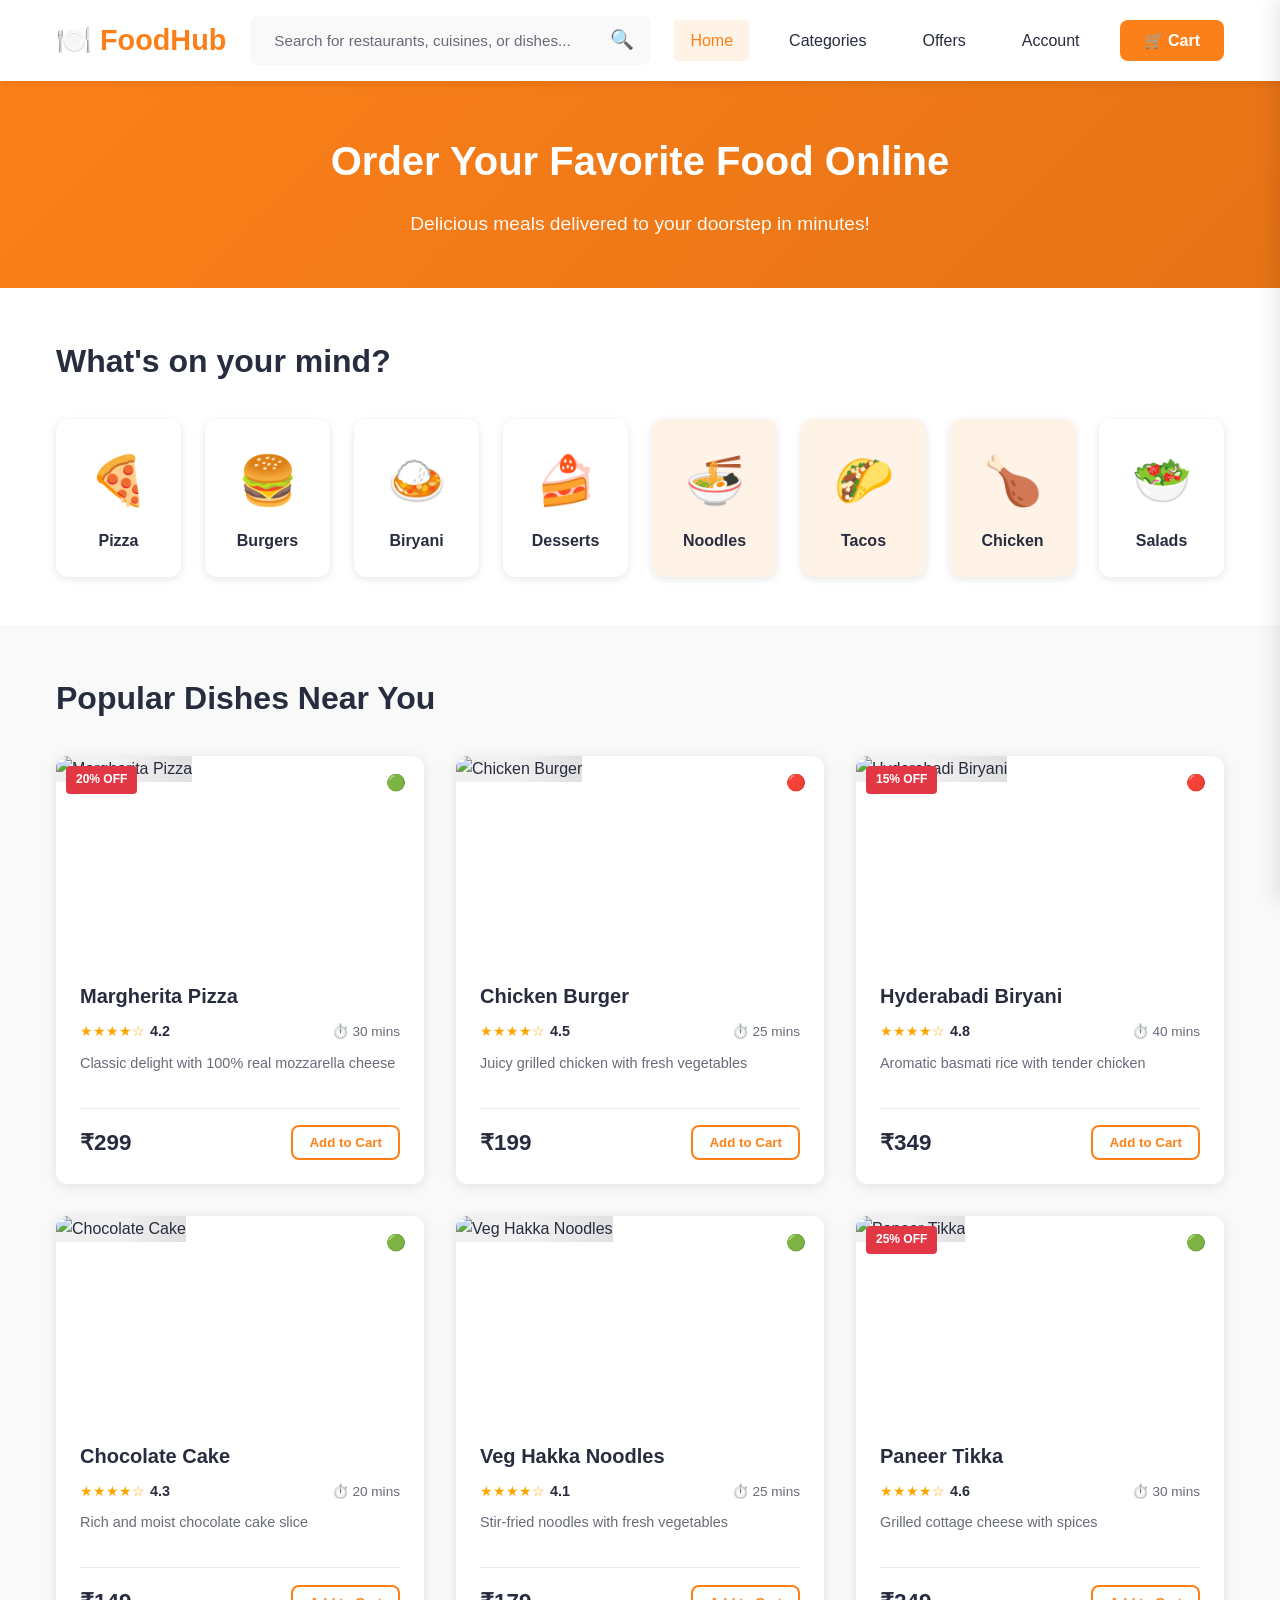
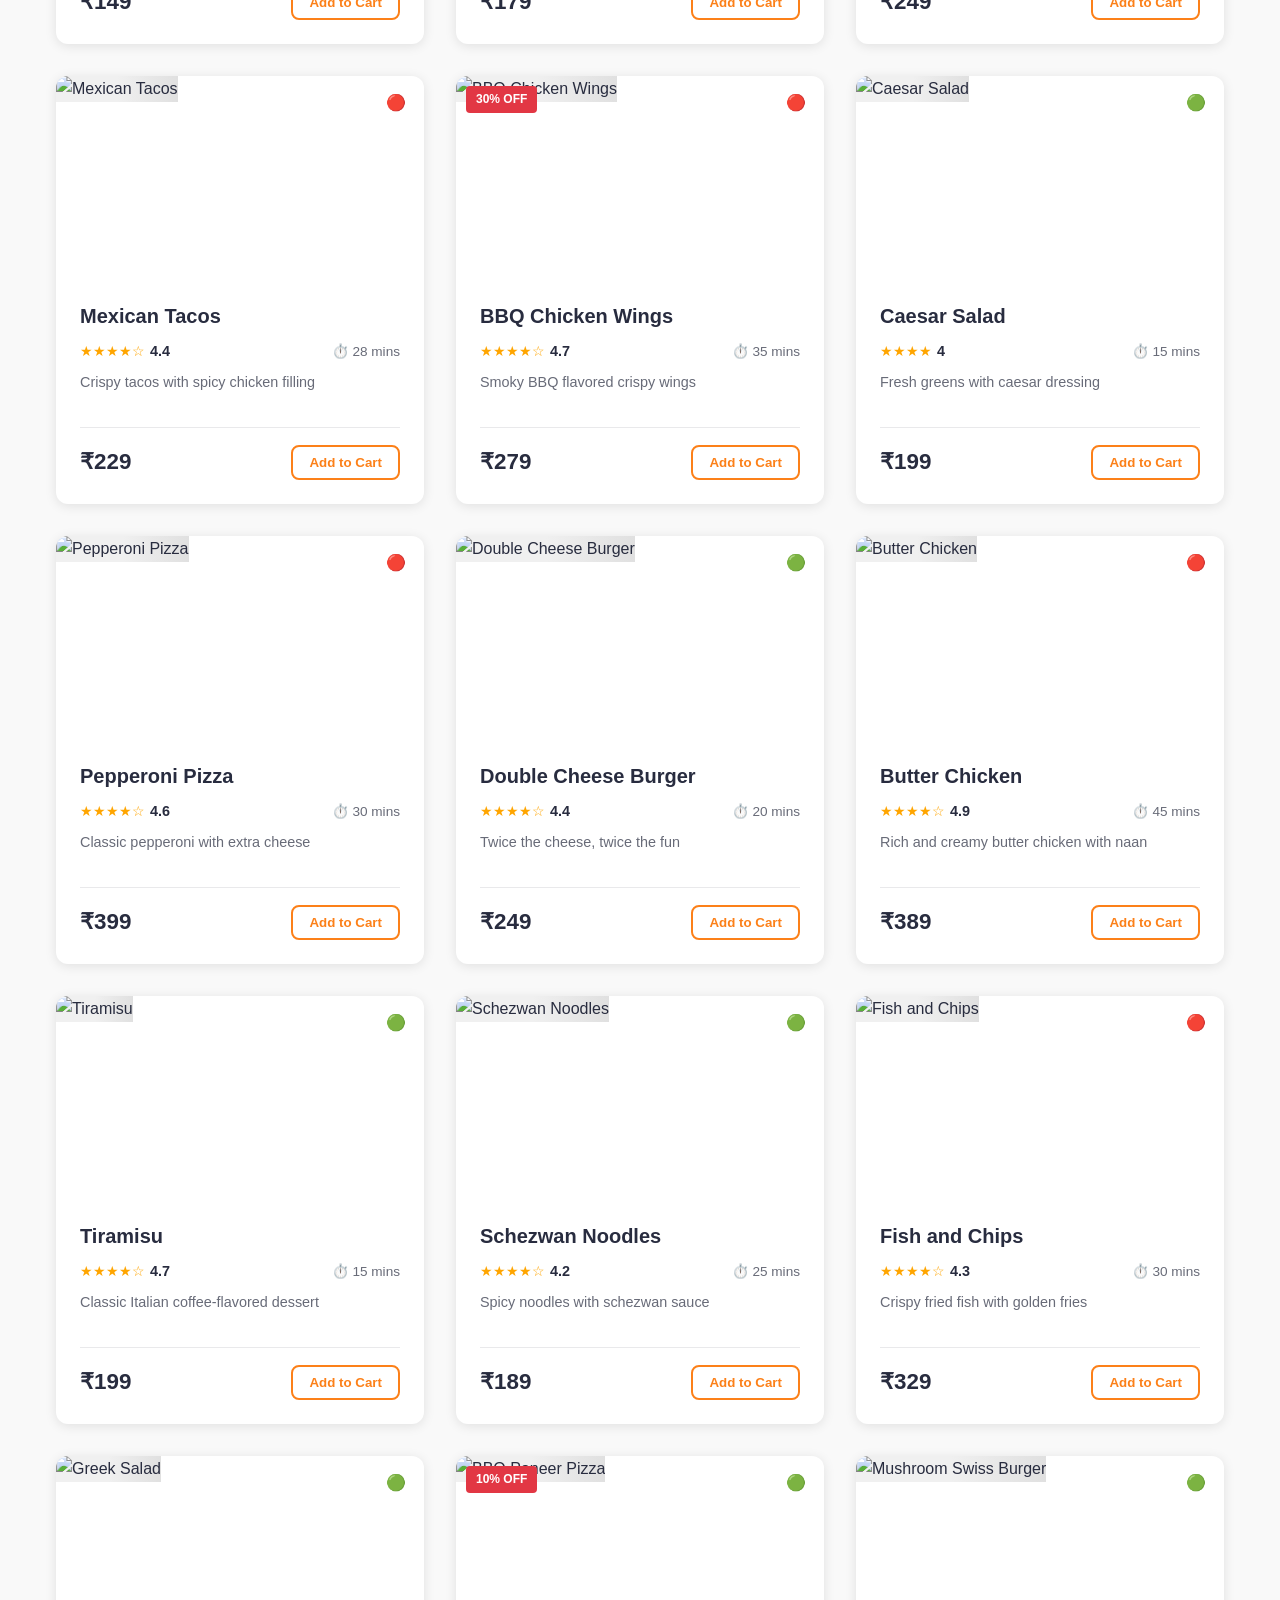
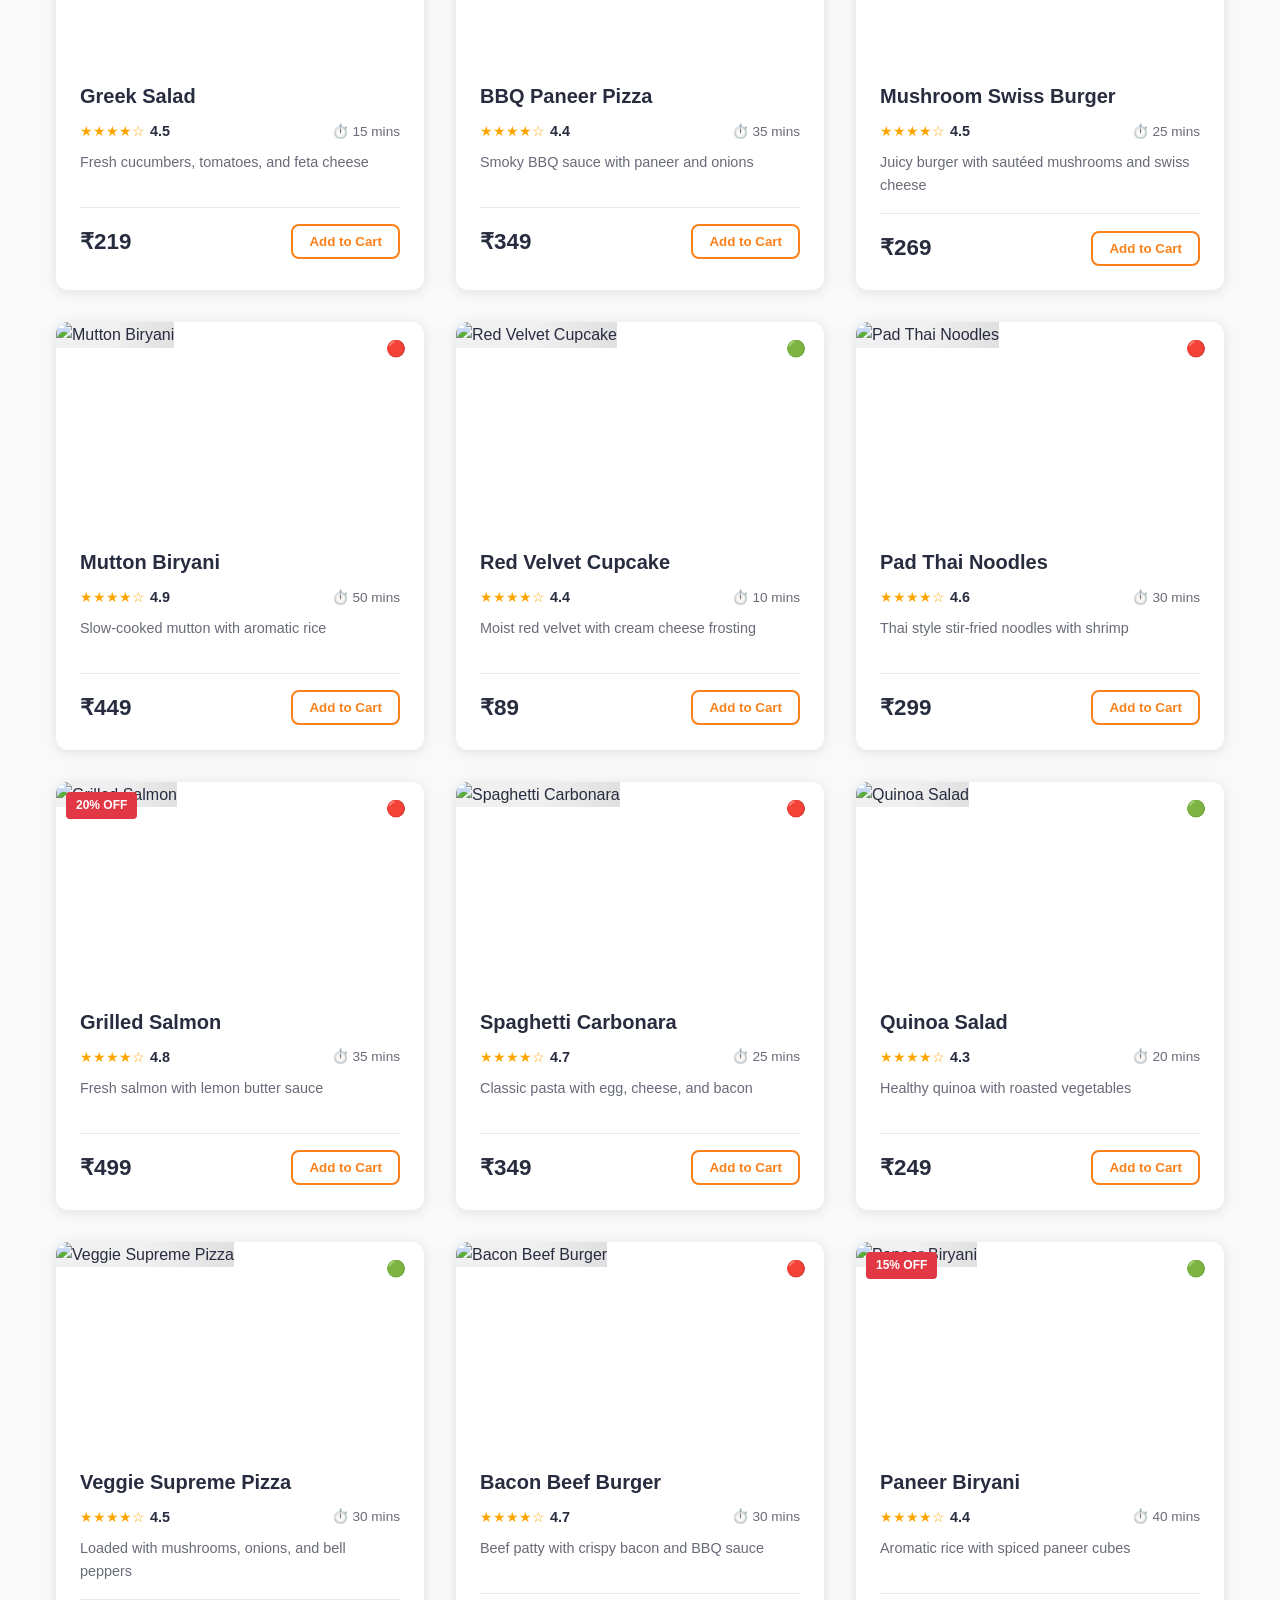
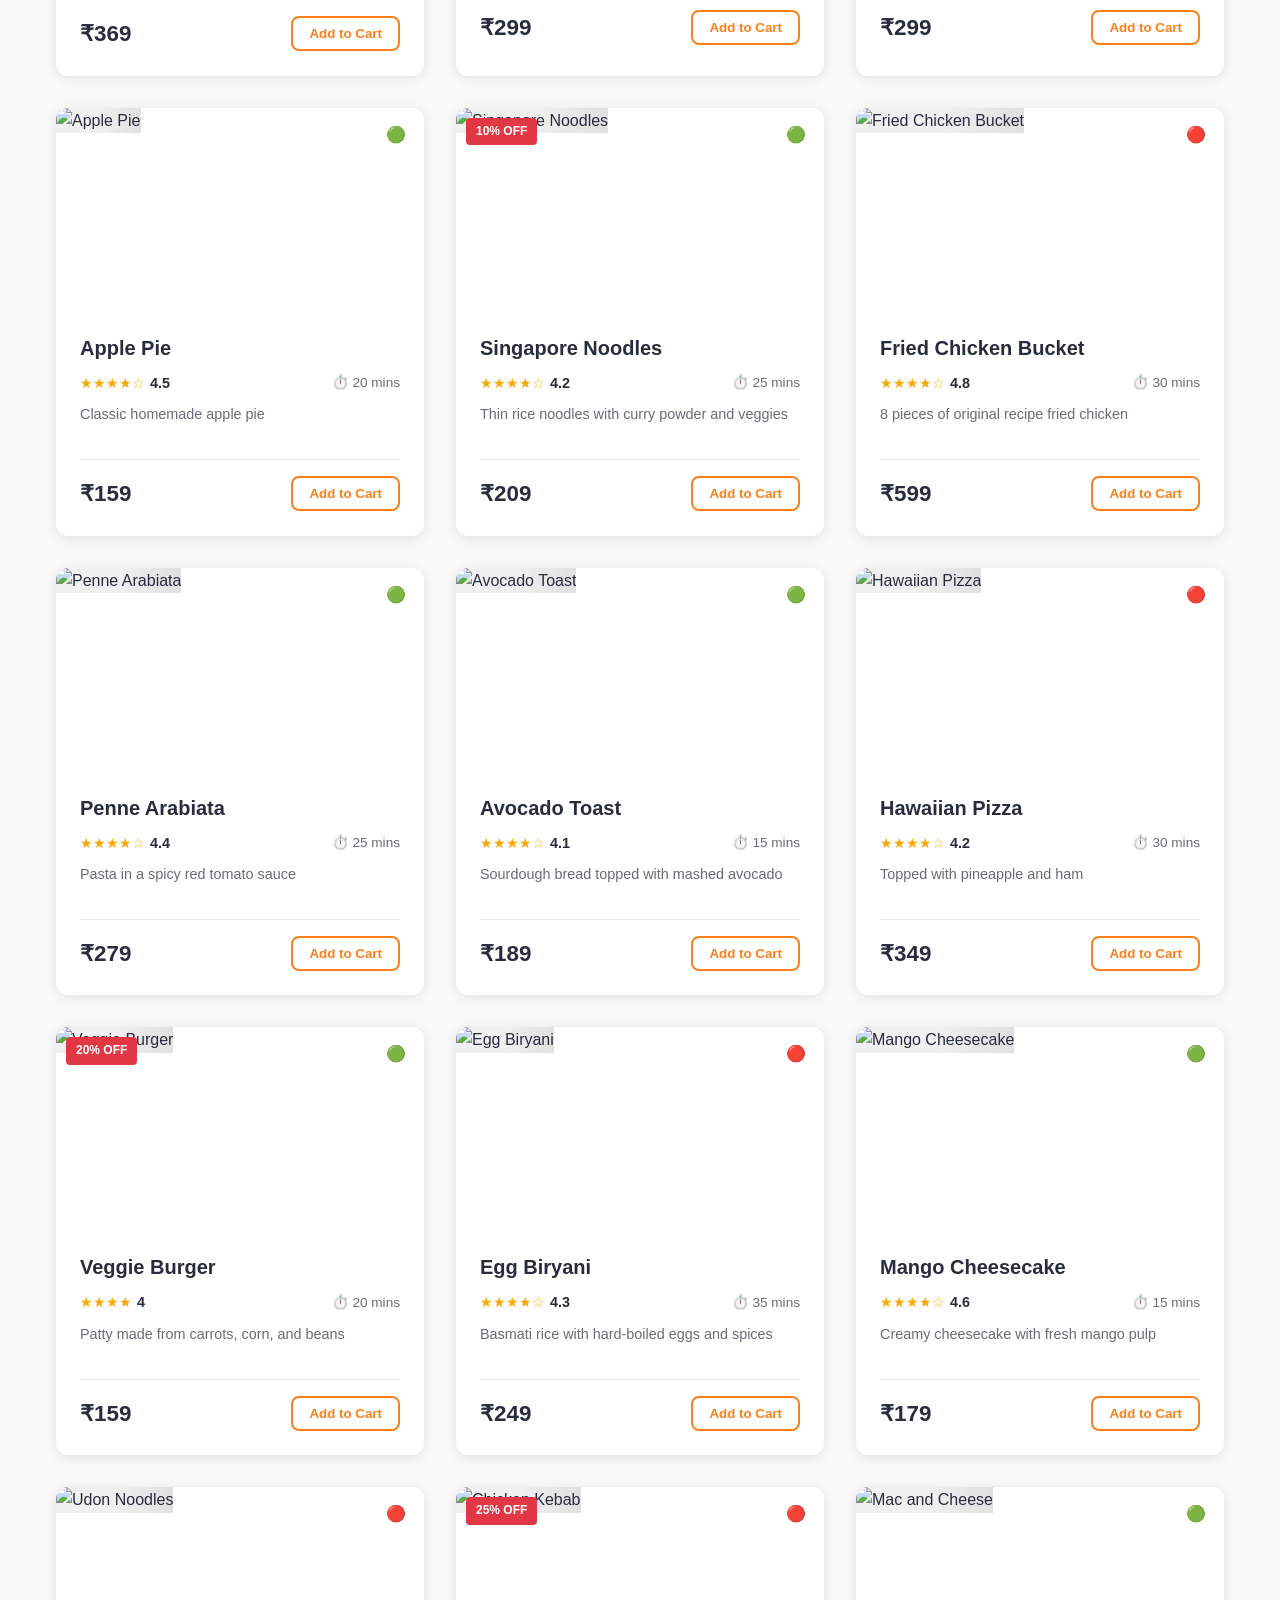
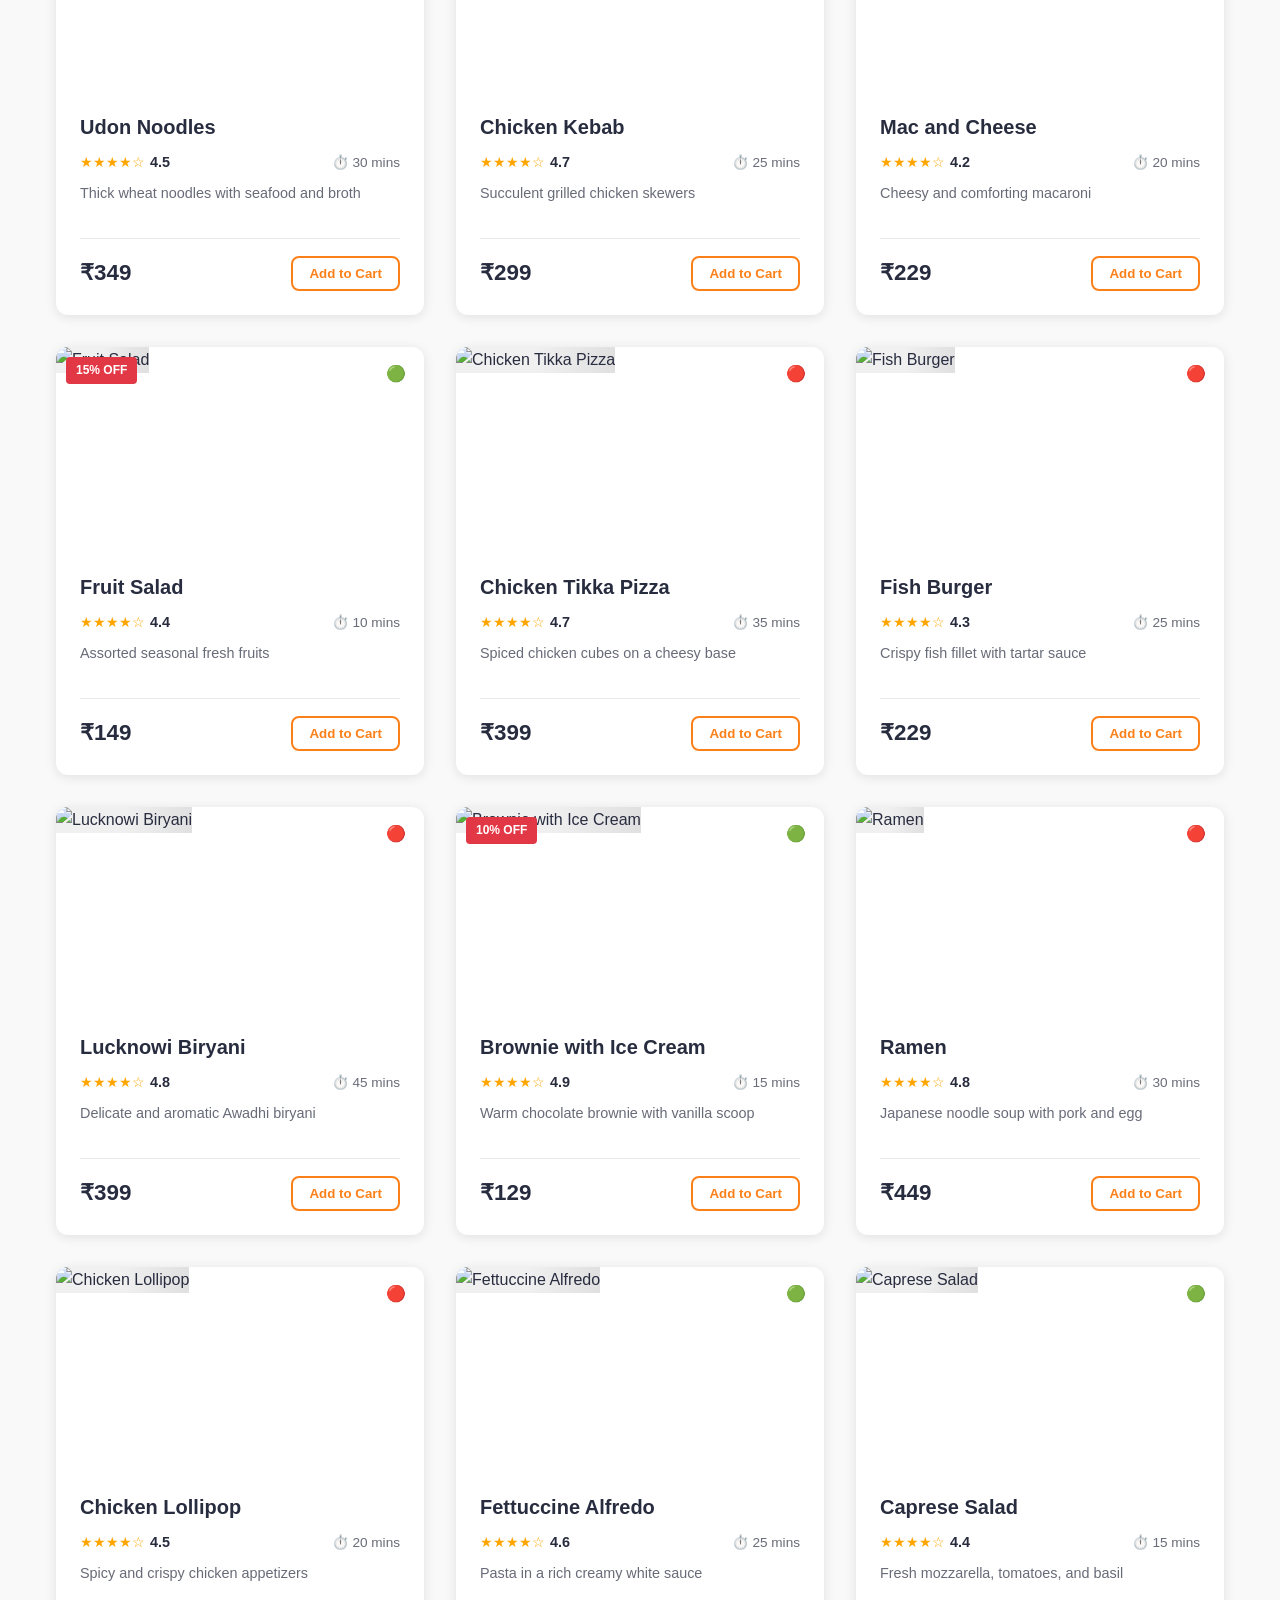
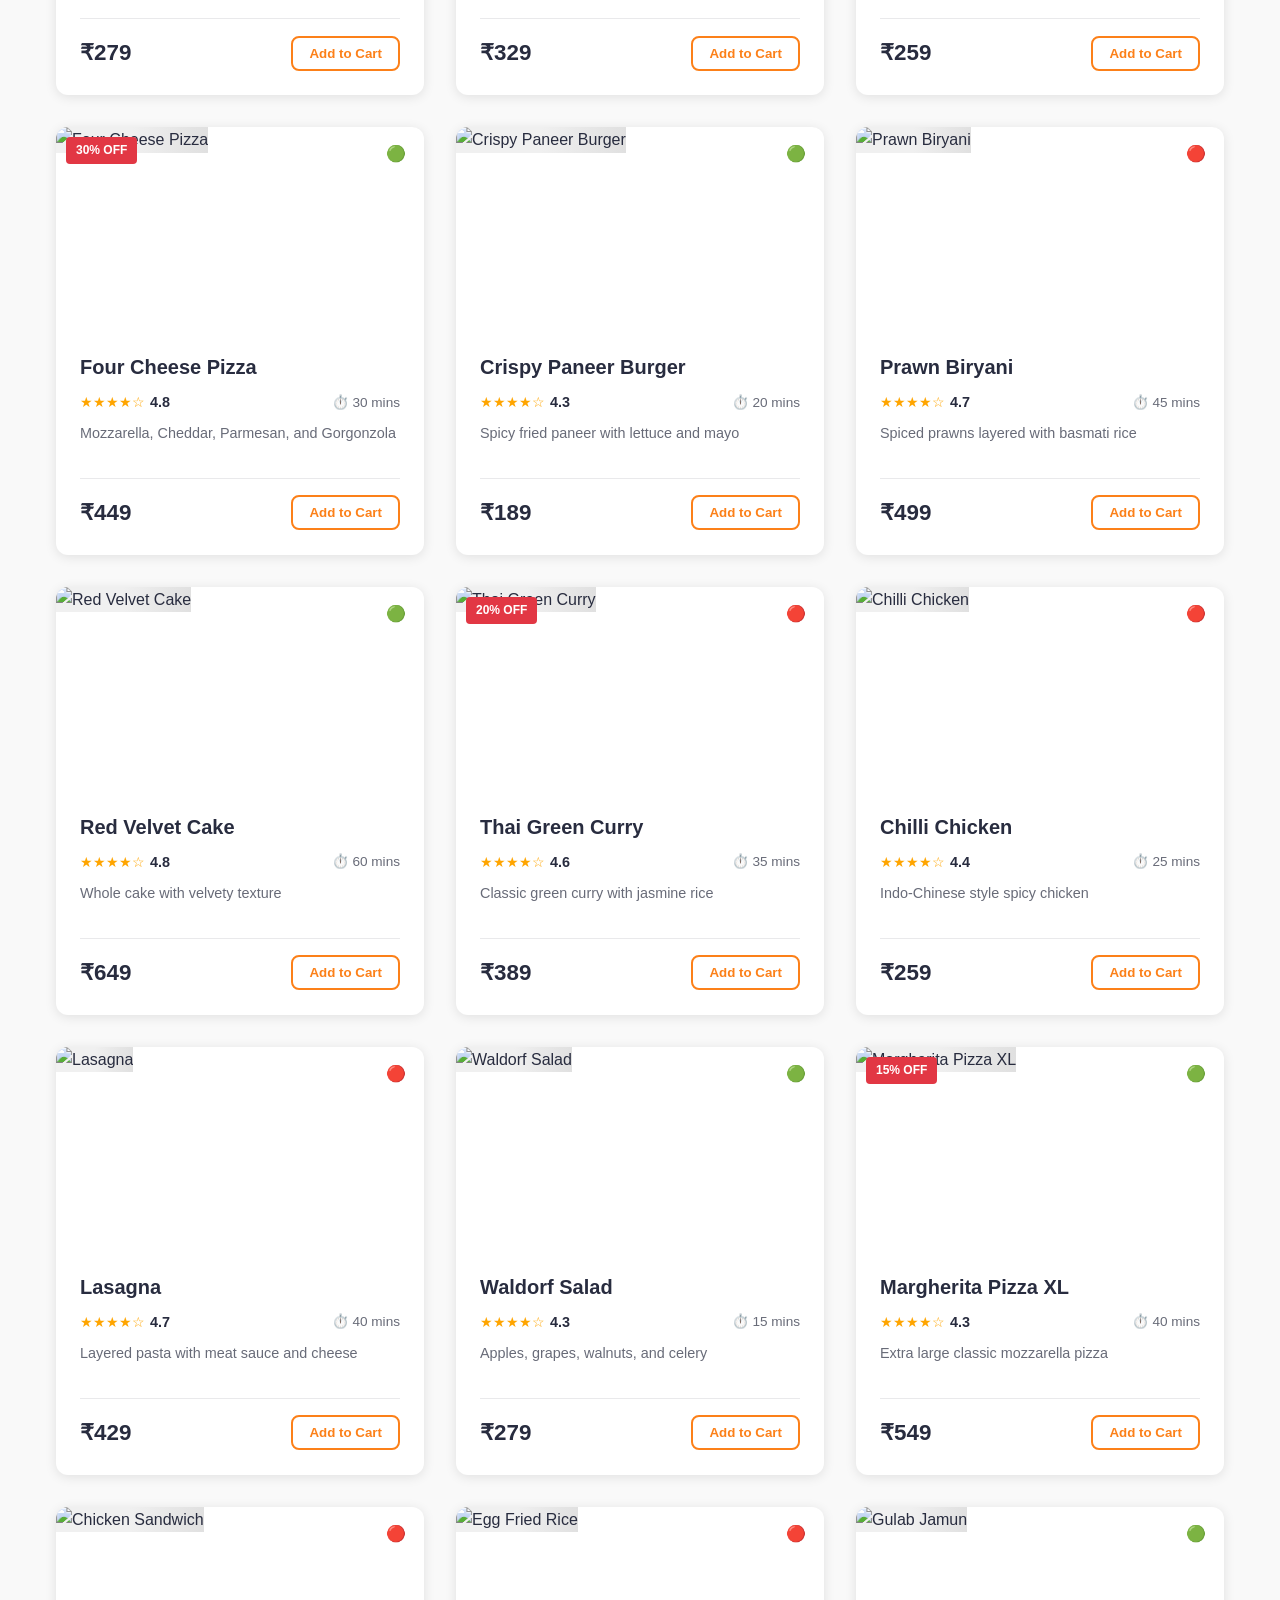
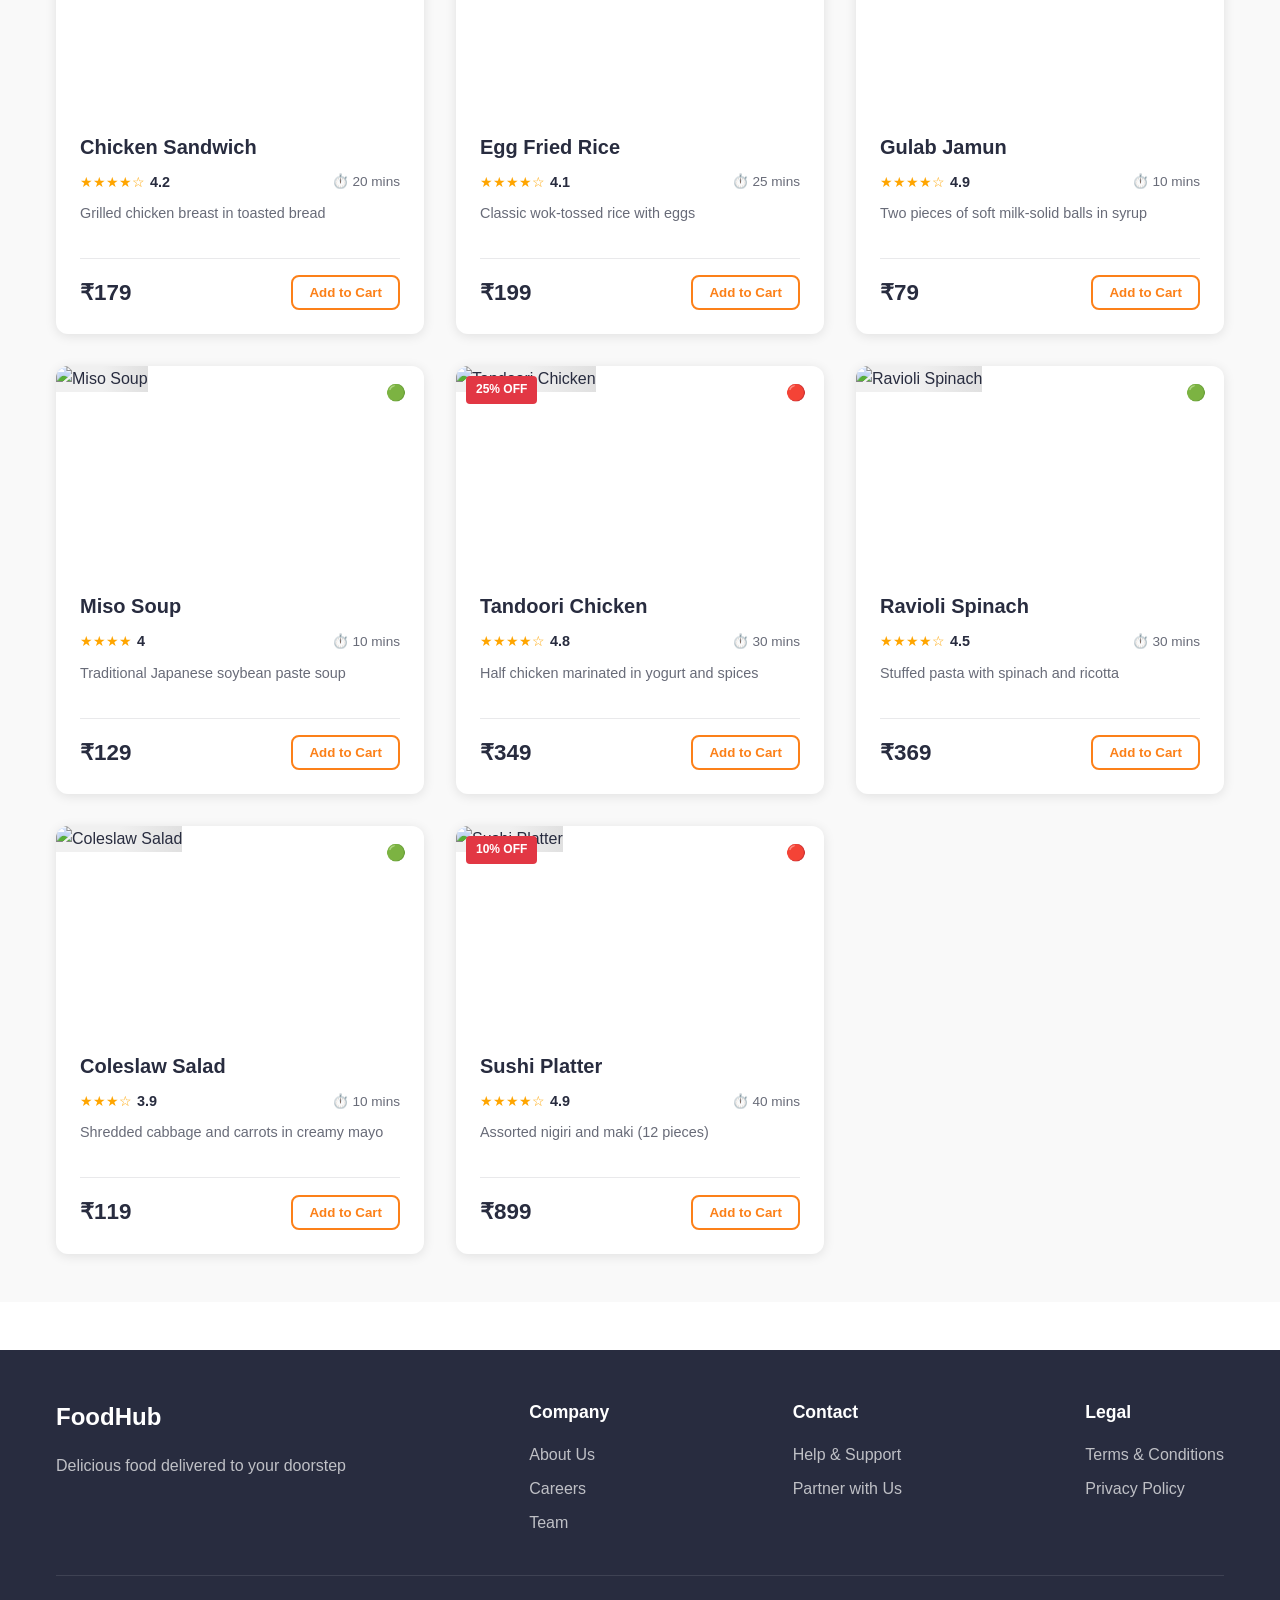
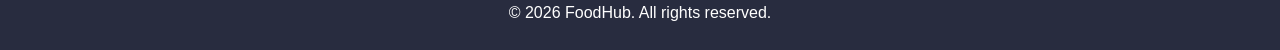
==== commit a5c038b2: "Add 65 recipes and implement dynamic cart and search logic" ====
--- a/index.html
+++ b/index.html
@@ -12,29 +12,18 @@
     <!-- Cart Toggle Checkbox (Hidden) - Used for Cart Sidebar Toggle -->
     <input type="checkbox" id="cart-toggle" class="cart-toggle">
 
-    <!-- Hidden Checkboxes for Cart Items (must be at root level for CSS selectors) -->
-    <input type="checkbox" id="item-1" class="cart-checkbox">
-    <input type="checkbox" id="item-2" class="cart-checkbox">
-    <input type="checkbox" id="item-3" class="cart-checkbox">
-    <input type="checkbox" id="item-4" class="cart-checkbox">
-    <input type="checkbox" id="item-5" class="cart-checkbox">
-    <input type="checkbox" id="item-6" class="cart-checkbox">
-    <input type="checkbox" id="item-7" class="cart-checkbox">
-    <input type="checkbox" id="item-8" class="cart-checkbox">
-    <input type="checkbox" id="item-9" class="cart-checkbox">
-
     <!-- Search Toggle Checkbox (Hidden) -->
     <input type="checkbox" id="search-toggle" class="search-toggle">
 
     <!-- Filter Radio Buttons for Search/Category (Hidden) -->
-    <input type="radio" id="filter-all" name="filter" class="filter-radio" checked>
-    <input type="radio" id="filter-pizza" name="filter" class="filter-radio">
-    <input type="radio" id="filter-burger" name="filter" class="filter-radio">
-    <input type="radio" id="filter-biryani" name="filter" class="filter-radio">
-    <input type="radio" id="filter-dessert" name="filter" class="filter-radio">
-    <input type="radio" id="filter-veg" name="filter" class="filter-radio">
-    <input type="radio" id="filter-nonveg" name="filter" class="filter-radio">
-    <input type="radio" id="filter-offers" name="filter" class="filter-radio">
+    <input type="radio" id="filter-all" name="filter" class="filter-radio" checked onchange="filterByCategory('all')">
+    <input type="radio" id="filter-pizza" name="filter" class="filter-radio" onchange="filterByCategory('pizza')">
+    <input type="radio" id="filter-burger" name="filter" class="filter-radio" onchange="filterByCategory('burger')">
+    <input type="radio" id="filter-biryani" name="filter" class="filter-radio" onchange="filterByCategory('biryani')">
+    <input type="radio" id="filter-dessert" name="filter" class="filter-radio" onchange="filterByCategory('dessert')">
+    <input type="radio" id="filter-veg" name="filter" class="filter-radio" onchange="filterByCategory('veg')">
+    <input type="radio" id="filter-nonveg" name="filter" class="filter-radio" onchange="filterByCategory('nonveg')">
+    <input type="radio" id="filter-offers" name="filter" class="filter-radio" onchange="filterByCategory('offers')">
 
     <!-- Header Section -->
     <header class="header">
@@ -42,7 +31,9 @@
             <div class="header-content">
                 <!-- Logo -->
                 <div class="logo">
-                    <h1>🍽️ FoodHub</h1>
+                    <a href="index.html" style="text-decoration:none;">
+                        <h1>🍽️ FoodHub</h1>
+                    </a>
                 </div>
 
                 <!-- Search Bar with Filter Options -->
@@ -80,7 +71,7 @@
                 <!-- Cart Button -->
                 <label for="cart-toggle" class="cart-btn">
                     🛒 Cart
-                    <span class="cart-count"></span>
+                    <span class="cart-count" id="cart-count-badge">0</span>
                 </label>
             </div>
         </div>
@@ -140,247 +131,11 @@
     <!-- Food Items Listing Section -->
     <section class="food-listing" id="food-listing">
         <div class="container">
-            <h2 class="section-title">Popular Dishes Near You</h2>
+            <h2 class="section-title" id="listing-title">Popular Dishes Near You</h2>
 
             <!-- Food Items Grid -->
-            <div class="food-grid">
-
-                <!-- Food Item 1 -->
-                <div class="food-card" data-category="pizza veg offers" data-name="margherita pizza"
-                    data-description="classic delight mozzarella cheese">
-                    <div class="food-image">
-                        <img src="https://images.unsplash.com/photo-1565299624946-b28f40a0ae38?w=400"
-                            alt="Margherita Pizza">
-                        <span class="badge offer-badge">20% OFF</span>
-                        <span class="badge veg-badge">🟢</span>
-                    </div>
-                    <div class="food-info">
-                        <h3 class="food-name">Margherita Pizza</h3>
-                        <div class="food-meta">
-                            <div class="rating">
-                                <span class="stars">★★★★☆</span>
-                                <span class="rating-text">4.2</span>
-                            </div>
-                            <span class="delivery-time">⏱️ 30 mins</span>
-                        </div>
-                        <p class="food-description">Classic delight with 100% real mozzarella cheese</p>
-                        <div class="food-footer">
-                            <span class="price">₹299</span>
-                            <label for="item-1" class="add-to-cart-btn" data-item="Margherita Pizza"
-                                data-price="299">Add to Cart</label>
-                        </div>
-                    </div>
-                </div>
-
-                <!-- Food Item 2 -->
-                <div class="food-card" data-category="burger nonveg" data-name="chicken burger"
-                    data-description="juicy grilled chicken fresh vegetables">
-                    <div class="food-image">
-                        <img src="https://images.unsplash.com/photo-1568901346375-23c9450c58cd?w=400"
-                            alt="Chicken Burger">
-                        <span class="badge nonveg-badge">🔴</span>
-                    </div>
-                    <div class="food-info">
-                        <h3 class="food-name">Chicken Burger</h3>
-                        <div class="food-meta">
-                            <div class="rating">
-                                <span class="stars">★★★★★</span>
-                                <span class="rating-text">4.5</span>
-                            </div>
-                            <span class="delivery-time">⏱️ 25 mins</span>
-                        </div>
-                        <p class="food-description">Juicy grilled chicken with fresh vegetables</p>
-                        <div class="food-footer">
-                            <span class="price">₹199</span>
-                            <label for="item-2" class="add-to-cart-btn" data-item="Chicken Burger" data-price="199">Add
-                                to Cart</label>
-                        </div>
-                    </div>
-                </div>
-
-                <!-- Food Item 3 -->
-                <div class="food-card" data-category="biryani nonveg offers" data-name="hyderabadi biryani"
-                    data-description="aromatic basmati rice tender chicken">
-                    <div class="food-image">
-                        <img src="https://images.unsplash.com/photo-1563379091339-03b21ab4a4f8?w=400"
-                            alt="Hyderabadi Biryani">
-                        <span class="badge offer-badge">15% OFF</span>
-                        <span class="badge nonveg-badge">🔴</span>
-                    </div>
-                    <div class="food-info">
-                        <h3 class="food-name">Hyderabadi Biryani</h3>
-                        <div class="food-meta">
-                            <div class="rating">
-                                <span class="stars">★★★★★</span>
-                                <span class="rating-text">4.8</span>
-                            </div>
-                            <span class="delivery-time">⏱️ 40 mins</span>
-                        </div>
-                        <p class="food-description">Aromatic basmati rice with tender chicken</p>
-                        <div class="food-footer">
-                            <span class="price">₹349</span>
-                            <label for="item-3" class="add-to-cart-btn" data-item="Hyderabadi Biryani"
-                                data-price="349">Add to Cart</label>
-                        </div>
-                    </div>
-                </div>
-
-                <!-- Food Item 4 -->
-                <div class="food-card" data-category="dessert veg" data-name="chocolate cake"
-                    data-description="rich moist chocolate cake slice">
-                    <div class="food-image">
-                        <img src="https://images.unsplash.com/photo-1551024506-0bccd828d307?w=400" alt="Chocolate Cake">
-                        <span class="badge veg-badge">🟢</span>
-                    </div>
-                    <div class="food-info">
-                        <h3 class="food-name">Chocolate Cake</h3>
-                        <div class="food-meta">
-                            <div class="rating">
-                                <span class="stars">★★★★☆</span>
-                                <span class="rating-text">4.3</span>
-                            </div>
-                            <span class="delivery-time">⏱️ 20 mins</span>
-                        </div>
-                        <p class="food-description">Rich and moist chocolate cake slice</p>
-                        <div class="food-footer">
-                            <span class="price">₹149</span>
-                            <label for="item-4" class="add-to-cart-btn" data-item="Chocolate Cake" data-price="149">Add
-                                to Cart</label>
-                        </div>
-                    </div>
-                </div>
-
-                <!-- Food Item 5 -->
-                <div class="food-card" data-category="veg" data-name="veg hakka noodles"
-                    data-description="stir-fried noodles fresh vegetables">
-                    <div class="food-image">
-                        <img src="https://images.unsplash.com/photo-1612874742237-6526221588e3?w=400"
-                            alt="Hakka Noodles">
-                        <span class="badge veg-badge">🟢</span>
-                    </div>
-                    <div class="food-info">
-                        <h3 class="food-name">Veg Hakka Noodles</h3>
-                        <div class="food-meta">
-                            <div class="rating">
-                                <span class="stars">★★★★☆</span>
-                                <span class="rating-text">4.1</span>
-                            </div>
-                            <span class="delivery-time">⏱️ 25 mins</span>
-                        </div>
-                        <p class="food-description">Stir-fried noodles with fresh vegetables</p>
-                        <div class="food-footer">
-                            <span class="price">₹179</span>
-                            <label for="item-5" class="add-to-cart-btn" data-item="Veg Hakka Noodles"
-                                data-price="179">Add to Cart</label>
-                        </div>
-                    </div>
-                </div>
-
-                <!-- Food Item 6 -->
-                <div class="food-card" data-category="veg offers" data-name="paneer tikka"
-                    data-description="grilled cottage cheese spices">
-                    <div class="food-image">
-                        <img src="https://images.unsplash.com/photo-1565299585323-38d6b0865b47?w=400"
-                            alt="Paneer Tikka">
-                        <span class="badge offer-badge">25% OFF</span>
-                        <span class="badge veg-badge">🟢</span>
-                    </div>
-                    <div class="food-info">
-                        <h3 class="food-name">Paneer Tikka</h3>
-                        <div class="food-meta">
-                            <div class="rating">
-                                <span class="stars">★★★★★</span>
-                                <span class="rating-text">4.6</span>
-                            </div>
-                            <span class="delivery-time">⏱️ 30 mins</span>
-                        </div>
-                        <p class="food-description">Grilled cottage cheese with spices</p>
-                        <div class="food-footer">
-                            <span class="price">₹249</span>
-                            <label for="item-6" class="add-to-cart-btn" data-item="Paneer Tikka" data-price="249">Add to
-                                Cart</label>
-                        </div>
-                    </div>
-                </div>
-
-                <!-- Food Item 7 -->
-                <div class="food-card" data-category="nonveg" data-name="mexican tacos"
-                    data-description="crispy tacos spicy chicken filling">
-                    <div class="food-image">
-                        <img src="https://images.unsplash.com/photo-1626645738196-c2a7c87a8f58?w=400"
-                            alt="Mexican Tacos">
-                        <span class="badge nonveg-badge">🔴</span>
-                    </div>
-                    <div class="food-info">
-                        <h3 class="food-name">Mexican Tacos</h3>
-                        <div class="food-meta">
-                            <div class="rating">
-                                <span class="stars">★★★★☆</span>
-                                <span class="rating-text">4.4</span>
-                            </div>
-                            <span class="delivery-time">⏱️ 28 mins</span>
-                        </div>
-                        <p class="food-description">Crispy tacos with spicy chicken filling</p>
-                        <div class="food-footer">
-                            <span class="price">₹229</span>
-                            <label for="item-7" class="add-to-cart-btn" data-item="Mexican Tacos" data-price="229">Add
-                                to Cart</label>
-                        </div>
-                    </div>
-                </div>
-
-                <!-- Food Item 8 -->
-                <div class="food-card" data-category="nonveg offers" data-name="bbq chicken wings"
-                    data-description="smoky bbq flavored crispy wings">
-                    <div class="food-image">
-                        <img src="https://images.unsplash.com/photo-1598103442097-8b74394b95c6?w=400"
-                            alt="Chicken Wings">
-                        <span class="badge offer-badge">30% OFF</span>
-                        <span class="badge nonveg-badge">🔴</span>
-                    </div>
-                    <div class="food-info">
-                        <h3 class="food-name">BBQ Chicken Wings</h3>
-                        <div class="food-meta">
-                            <div class="rating">
-                                <span class="stars">★★★★★</span>
-                                <span class="rating-text">4.7</span>
-                            </div>
-                            <span class="delivery-time">⏱️ 35 mins</span>
-                        </div>
-                        <p class="food-description">Smoky BBQ flavored crispy wings</p>
-                        <div class="food-footer">
-                            <span class="price">₹279</span>
-                            <label for="item-8" class="add-to-cart-btn" data-item="BBQ Chicken Wings"
-                                data-price="279">Add to Cart</label>
-                        </div>
-                    </div>
-                </div>
-
-                <!-- Food Item 9 -->
-                <div class="food-card" data-category="veg" data-name="caesar salad"
-                    data-description="fresh greens caesar dressing">
-                    <div class="food-image">
-                        <img src="https://images.unsplash.com/photo-1546069901-ba9599a7e63c?w=400" alt="Caesar Salad">
-                        <span class="badge veg-badge">🟢</span>
-                    </div>
-                    <div class="food-info">
-                        <h3 class="food-name">Caesar Salad</h3>
-                        <div class="food-meta">
-                            <div class="rating">
-                                <span class="stars">★★★★☆</span>
-                                <span class="rating-text">4.0</span>
-                            </div>
-                            <span class="delivery-time">⏱️ 15 mins</span>
-                        </div>
-                        <p class="food-description">Fresh greens with caesar dressing</p>
-                        <div class="food-footer">
-                            <span class="price">₹199</span>
-                            <label for="item-9" class="add-to-cart-btn" data-item="Caesar Salad" data-price="199">Add to
-                                Cart</label>
-                        </div>
-                    </div>
-                </div>
-
+            <div class="food-grid" id="food-grid">
+                <!-- Food items will be dynamically injected here -->
             </div>
         </div>
     </section>
@@ -391,95 +146,13 @@
             <h2>🛒 My Cart</h2>
             <label for="cart-toggle" class="close-cart">✕</label>
         </div>
-        <div class="cart-items">
-            <!-- Cart items will appear here when checkboxes are checked -->
-
-            <!-- Item 1 -->
-            <div class="cart-item" id="cart-item-1">
-                <div class="cart-item-info">
-                    <h4>Margherita Pizza</h4>
-                    <p class="cart-item-price">₹299</p>
-                </div>
-                <label for="item-1" class="remove-btn">Remove</label>
-            </div>
-
-            <!-- Item 2 -->
-            <div class="cart-item" id="cart-item-2">
-                <div class="cart-item-info">
-                    <h4>Chicken Burger</h4>
-                    <p class="cart-item-price">₹199</p>
-                </div>
-                <label for="item-2" class="remove-btn">Remove</label>
-            </div>
-
-            <!-- Item 3 -->
-            <div class="cart-item" id="cart-item-3">
-                <div class="cart-item-info">
-                    <h4>Hyderabadi Biryani</h4>
-                    <p class="cart-item-price">₹349</p>
-                </div>
-                <label for="item-3" class="remove-btn">Remove</label>
-            </div>
-
-            <!-- Item 4 -->
-            <div class="cart-item" id="cart-item-4">
-                <div class="cart-item-info">
-                    <h4>Chocolate Cake</h4>
-                    <p class="cart-item-price">₹149</p>
-                </div>
-                <label for="item-4" class="remove-btn">Remove</label>
-            </div>
-
-            <!-- Item 5 -->
-            <div class="cart-item" id="cart-item-5">
-                <div class="cart-item-info">
-                    <h4>Veg Hakka Noodles</h4>
-                    <p class="cart-item-price">₹179</p>
-                </div>
-                <label for="item-5" class="remove-btn">Remove</label>
-            </div>
-
-            <!-- Item 6 -->
-            <div class="cart-item" id="cart-item-6">
-                <div class="cart-item-info">
-                    <h4>Paneer Tikka</h4>
-                    <p class="cart-item-price">₹249</p>
-                </div>
-                <label for="item-6" class="remove-btn">Remove</label>
-            </div>
-
-            <!-- Item 7 -->
-            <div class="cart-item" id="cart-item-7">
-                <div class="cart-item-info">
-                    <h4>Mexican Tacos</h4>
-                    <p class="cart-item-price">₹229</p>
-                </div>
-                <label for="item-7" class="remove-btn">Remove</label>
-            </div>
-
-            <!-- Item 8 -->
-            <div class="cart-item" id="cart-item-8">
-                <div class="cart-item-info">
-                    <h4>BBQ Chicken Wings</h4>
-                    <p class="cart-item-price">₹279</p>
-                </div>
-                <label for="item-8" class="remove-btn">Remove</label>
-            </div>
-
-            <!-- Item 9 -->
-            <div class="cart-item" id="cart-item-9">
-                <div class="cart-item-info">
-                    <h4>Caesar Salad</h4>
-                    <p class="cart-item-price">₹199</p>
-                </div>
-                <label for="item-9" class="remove-btn">Remove</label>
-            </div>
-
+        <div class="cart-items" id="cart-items-container">
+            <!-- Cart items will be dynamically injected here -->
         </div>
         <div class="cart-footer">
             <div class="cart-total">
                 <span>Total:</span>
-                <span class="total-amount">₹0</span>
+                <span class="total-amount" id="total-amount-display">₹0</span>
             </div>
             <a href="checkout.html" class="checkout-btn"
                 style="display:block; text-align:center; text-decoration:none;">Proceed to Checkout</a>
@@ -517,37 +190,148 @@
         </div>
     </footer>
 
+    <script src="recipes.js"></script>
     <script>
-        // Search functionality - filters food items as user types
+        // Cart State
+        let cart = JSON.parse(localStorage.getItem('foodhub_cart')) || [];
+
+        // Initialize Application
+        document.addEventListener('DOMContentLoaded', () => {
+            renderRecipes(recipes);
+            updateCartUI();
+        });
+
+        // Search functionality
         function searchFood() {
             const searchInput = document.getElementById('search-input');
             const filter = searchInput.value.toLowerCase().trim();
-            const foodCards = document.querySelectorAll('.food-card');
-
-            let visibleCount = 0;
-
-            foodCards.forEach(card => {
-                const name = card.getAttribute('data-name') || '';
-                const description = card.getAttribute('data-description') || '';
-                const category = card.getAttribute('data-category') || '';
-                const searchText = (name + ' ' + description + ' ' + category).toLowerCase();
-
-                // Show card if search term matches name, description, or category
-                if (filter === '' || searchText.includes(filter)) {
-                    card.style.display = 'block';
-                    visibleCount++;
-                } else {
-                    card.style.display = 'none';
-                }
+
+            const filteredRecipes = recipes.filter(recipe => {
+                const searchText = (recipe.name + ' ' + recipe.description + ' ' + recipe.category).toLowerCase();
+                return searchText.includes(filter);
             });
 
-            // Reset all category filters when searching
+            renderRecipes(filteredRecipes);
+
+            // Reset category filters visually
             if (filter !== '') {
                 document.getElementById('filter-all').checked = true;
             }
         }
+
+        // Filter by Category
+        function filterByCategory(category) {
+            if (category === 'all') {
+                renderRecipes(recipes);
+                document.getElementById('listing-title').innerText = "Popular Dishes Near You";
+            } else {
+                const filtered = recipes.filter(recipe => recipe.category.includes(category));
+                renderRecipes(filtered);
+                document.getElementById('listing-title').innerText = category.charAt(0).toUpperCase() + category.slice(1) + " Specials";
+            }
+            // Clear search input when category is clicked
+            document.getElementById('search-input').value = '';
+        }
+
+        // Render Recipes to Grid
+        function renderRecipes(recipeList) {
+            const grid = document.getElementById('food-grid');
+            grid.innerHTML = '';
+
+            recipeList.forEach(recipe => {
+                const isInCart = cart.some(item => item.id === recipe.id);
+
+                const card = document.createElement('div');
+                card.className = 'food-card';
+                card.innerHTML = `
+                    <div class="food-image">
+                        <img src="${recipe.image}" alt="${recipe.name}">
+                        ${recipe.badge ? `<span class="badge offer-badge">${recipe.badge}</span>` : ''}
+                        <span class="badge ${recipe.veg ? 'veg-badge' : 'nonveg-badge'}">${recipe.veg ? '🟢' : '🔴'}</span>
+                    </div>
+                    <div class="food-info">
+                        <h3 class="food-name">${recipe.name}</h3>
+                        <div class="food-meta">
+                            <div class="rating">
+                                <span class="stars">${'★'.repeat(Math.floor(recipe.rating))}${recipe.rating % 1 !== 0 ? '☆' : ''}</span>
+                                <span class="rating-text">${recipe.rating}</span>
+                            </div>
+                            <span class="delivery-time">⏱️ ${recipe.deliveryTime}</span>
+                        </div>
+                        <p class="food-description">${recipe.description}</p>
+                        <div class="food-footer">
+                            <span class="price">₹${recipe.price}</span>
+                            <button onclick="toggleCartItem(${recipe.id})" class="add-to-cart-btn ${isInCart ? 'added' : ''}">
+                                ${isInCart ? 'Added ✓' : 'Add to Cart'}
+                            </button>
+                        </div>
+                    </div>
+                `;
+                grid.appendChild(card);
+            });
+        }
+
+        // Add/Remove Item from Cart
+        function toggleCartItem(id) {
+            const recipe = recipes.find(r => r.id === id);
+            const index = cart.findIndex(item => item.id === id);
+
+            if (index === -1) {
+                cart.push(recipe);
+            } else {
+                cart.splice(index, 1);
+            }
+
+            localStorage.setItem('foodhub_cart', JSON.stringify(cart));
+            updateCartUI();
+
+            // Re-render recipes to update button states without full reload
+            const currentFilter = document.querySelector('input[name="filter"]:checked').id.replace('filter-', '');
+            const searchVal = document.getElementById('search-input').value.toLowerCase();
+
+            if (searchVal) {
+                searchFood();
+            } else {
+                filterByCategory(currentFilter);
+            }
+        }
+
+        // Update Cart Sidebar and Badge
+        function updateCartUI() {
+            const cartContainer = document.getElementById('cart-items-container');
+            const cartBadge = document.getElementById('cart-count-badge');
+            const totalDisplay = document.getElementById('total-amount-display');
+
+            // Update Badge
+            cartBadge.innerText = cart.length;
+            cartBadge.style.display = cart.length > 0 ? 'flex' : 'none';
+
+            // Update Sidebar
+            cartContainer.innerHTML = '';
+            let total = 0;
+
+            if (cart.length === 0) {
+                cartContainer.innerHTML = '<p style="text-align:center; color:#686b78; margin-top:20px;">Your cart is empty!</p>';
+            } else {
+                cart.forEach(item => {
+                    total += item.price;
+                    const itemEl = document.createElement('div');
+                    itemEl.className = 'cart-item';
+                    itemEl.style.display = 'flex';
+                    itemEl.innerHTML = `
+                        <div class="cart-item-info">
+                            <h4>${item.name}</h4>
+                            <p class="cart-item-price">₹${item.price}</p>
+                        </div>
+                        <button onclick="toggleCartItem(${item.id})" class="remove-btn" style="border:none;">Remove</button>
+                    `;
+                    cartContainer.appendChild(itemEl);
+                });
+            }
+
+            totalDisplay.innerText = `₹${total}`;
+        }
     </script>
-
 </body>
 
 </html>
--- a/style.css
+++ b/style.css
@@ -551,30 +551,14 @@
     transform: scale(1.05);
 }
 
-/* When item is added to cart (checkbox checked), change button style */
-#item-1:checked~* label[for="item-1"],
-#item-2:checked~* label[for="item-2"],
-#item-3:checked~* label[for="item-3"],
-#item-4:checked~* label[for="item-4"],
-#item-5:checked~* label[for="item-5"],
-#item-6:checked~* label[for="item-6"],
-#item-7:checked~* label[for="item-7"],
-#item-8:checked~* label[for="item-8"],
-#item-9:checked~* label[for="item-9"] {
+/* When item is added (JS handled) */
+.add-to-cart-btn.added {
     background-color: var(--success);
     color: var(--white);
     border-color: var(--success);
 }
 
-#item-1:checked~* label[for="item-1"]::after,
-#item-2:checked~* label[for="item-2"]::after,
-#item-3:checked~* label[for="item-3"]::after,
-#item-4:checked~* label[for="item-4"]::after,
-#item-5:checked~* label[for="item-5"]::after,
-#item-6:checked~* label[for="item-6"]::after,
-#item-7:checked~* label[for="item-7"]::after,
-#item-8:checked~* label[for="item-8"]::after,
-#item-9:checked~* label[for="item-9"]::after {
+.add-to-cart-btn.added::after {
     content: ' ✓';
 }
 
@@ -740,131 +724,16 @@
     transform: translateY(-2px);
 }
 
-/* Update cart count badge - Update count based on checked items */
-/* 1 item */
-#item-1:checked~* .cart-count::before,
-#item-2:checked~* .cart-count::before,
-#item-3:checked~* .cart-count::before,
-#item-4:checked~* .cart-count::before,
-#item-5:checked~* .cart-count::before,
-#item-6:checked~* .cart-count::before,
-#item-7:checked~* .cart-count::before,
-#item-8:checked~* .cart-count::before,
-#item-9:checked~* .cart-count::before {
-    content: '1';
-}
-
-/* 2 items */
-#item-1:checked~#item-2:checked~* .cart-count::before,
-#item-1:checked~#item-3:checked~* .cart-count::before,
-#item-1:checked~#item-4:checked~* .cart-count::before,
-#item-1:checked~#item-5:checked~* .cart-count::before,
-#item-1:checked~#item-6:checked~* .cart-count::before,
-#item-1:checked~#item-7:checked~* .cart-count::before,
-#item-1:checked~#item-8:checked~* .cart-count::before,
-#item-1:checked~#item-9:checked~* .cart-count::before,
-#item-2:checked~#item-3:checked~* .cart-count::before,
-#item-2:checked~#item-4:checked~* .cart-count::before,
-#item-2:checked~#item-5:checked~* .cart-count::before,
-#item-2:checked~#item-6:checked~* .cart-count::before,
-#item-2:checked~#item-7:checked~* .cart-count::before,
-#item-2:checked~#item-8:checked~* .cart-count::before,
-#item-2:checked~#item-9:checked~* .cart-count::before,
-#item-3:checked~#item-4:checked~* .cart-count::before,
-#item-3:checked~#item-5:checked~* .cart-count::before,
-#item-3:checked~#item-6:checked~* .cart-count::before,
-#item-3:checked~#item-7:checked~* .cart-count::before,
-#item-3:checked~#item-8:checked~* .cart-count::before,
-#item-3:checked~#item-9:checked~* .cart-count::before,
-#item-4:checked~#item-5:checked~* .cart-count::before,
-#item-4:checked~#item-6:checked~* .cart-count::before,
-#item-4:checked~#item-7:checked~* .cart-count::before,
-#item-4:checked~#item-8:checked~* .cart-count::before,
-#item-4:checked~#item-9:checked~* .cart-count::before,
-#item-5:checked~#item-6:checked~* .cart-count::before,
-#item-5:checked~#item-7:checked~* .cart-count::before,
-#item-5:checked~#item-8:checked~* .cart-count::before,
-#item-5:checked~#item-9:checked~* .cart-count::before,
-#item-6:checked~#item-7:checked~* .cart-count::before,
-#item-6:checked~#item-8:checked~* .cart-count::before,
-#item-6:checked~#item-9:checked~* .cart-count::before,
-#item-7:checked~#item-8:checked~* .cart-count::before,
-#item-7:checked~#item-9:checked~* .cart-count::before,
-#item-8:checked~#item-9:checked~* .cart-count::before {
-    content: '2';
-}
-
-/* 3 items */
-#item-1:checked~#item-2:checked~#item-3:checked~* .cart-count::before,
-#item-1:checked~#item-2:checked~#item-4:checked~* .cart-count::before,
-#item-1:checked~#item-2:checked~#item-5:checked~* .cart-count::before,
-#item-1:checked~#item-2:checked~#item-6:checked~* .cart-count::before,
-#item-1:checked~#item-2:checked~#item-7:checked~* .cart-count::before,
-#item-1:checked~#item-2:checked~#item-8:checked~* .cart-count::before,
-#item-1:checked~#item-2:checked~#item-9:checked~* .cart-count::before,
-#item-1:checked~#item-3:checked~#item-4:checked~* .cart-count::before,
-#item-1:checked~#item-3:checked~#item-5:checked~* .cart-count::before,
-#item-1:checked~#item-3:checked~#item-6:checked~* .cart-count::before,
-#item-1:checked~#item-3:checked~#item-7:checked~* .cart-count::before,
-#item-1:checked~#item-3:checked~#item-8:checked~* .cart-count::before,
-#item-1:checked~#item-3:checked~#item-9:checked~* .cart-count::before,
-#item-2:checked~#item-3:checked~#item-4:checked~* .cart-count::before,
-#item-2:checked~#item-3:checked~#item-5:checked~* .cart-count::before,
-#item-2:checked~#item-3:checked~#item-6:checked~* .cart-count::before,
-#item-2:checked~#item-3:checked~#item-7:checked~* .cart-count::before,
-#item-2:checked~#item-3:checked~#item-8:checked~* .cart-count::before,
-#item-2:checked~#item-3:checked~#item-9:checked~* .cart-count::before,
-#item-3:checked~#item-4:checked~#item-5:checked~* .cart-count::before,
-#item-3:checked~#item-4:checked~#item-6:checked~* .cart-count::before,
-#item-3:checked~#item-4:checked~#item-7:checked~* .cart-count::before,
-#item-3:checked~#item-4:checked~#item-8:checked~* .cart-count::before,
-#item-3:checked~#item-4:checked~#item-9:checked~* .cart-count::before,
-#item-4:checked~#item-5:checked~#item-6:checked~* .cart-count::before,
-#item-4:checked~#item-5:checked~#item-7:checked~* .cart-count::before,
-#item-4:checked~#item-5:checked~#item-8:checked~* .cart-count::before,
-#item-4:checked~#item-5:checked~#item-9:checked~* .cart-count::before,
-#item-5:checked~#item-6:checked~#item-7:checked~* .cart-count::before,
-#item-5:checked~#item-6:checked~#item-8:checked~* .cart-count::before,
-#item-5:checked~#item-6:checked~#item-9:checked~* .cart-count::before,
-#item-6:checked~#item-7:checked~#item-8:checked~* .cart-count::before,
-#item-6:checked~#item-7:checked~#item-9:checked~* .cart-count::before,
-#item-7:checked~#item-8:checked~#item-9:checked~* .cart-count::before {
-    content: '3';
-}
-
-/* 4+ items - simplified approach showing 4+ for any 4 or more items */
-#item-1:checked~#item-2:checked~#item-3:checked~#item-4:checked~* .cart-count::before,
-#item-1:checked~#item-2:checked~#item-3:checked~#item-5:checked~* .cart-count::before,
-#item-1:checked~#item-2:checked~#item-4:checked~#item-5:checked~* .cart-count::before,
-#item-1:checked~#item-3:checked~#item-4:checked~#item-5:checked~* .cart-count::before,
-#item-2:checked~#item-3:checked~#item-4:checked~#item-5:checked~* .cart-count::before,
-#item-1:checked~#item-2:checked~#item-3:checked~#item-6:checked~* .cart-count::before,
-#item-1:checked~#item-2:checked~#item-3:checked~#item-7:checked~* .cart-count::before,
-#item-1:checked~#item-2:checked~#item-3:checked~#item-8:checked~* .cart-count::before,
-#item-1:checked~#item-2:checked~#item-3:checked~#item-9:checked~* .cart-count::before,
-#item-1:checked~#item-2:checked~#item-4:checked~#item-6:checked~* .cart-count::before,
-#item-1:checked~#item-2:checked~#item-5:checked~#item-6:checked~* .cart-count::before,
-#item-1:checked~#item-3:checked~#item-4:checked~#item-6:checked~* .cart-count::before,
-#item-2:checked~#item-3:checked~#item-4:checked~#item-6:checked~* .cart-count::before,
-#item-3:checked~#item-4:checked~#item-5:checked~#item-6:checked~* .cart-count::before,
-#item-4:checked~#item-5:checked~#item-6:checked~#item-7:checked~* .cart-count::before,
-#item-5:checked~#item-6:checked~#item-7:checked~#item-8:checked~* .cart-count::before,
-#item-6:checked~#item-7:checked~#item-8:checked~#item-9:checked~* .cart-count::before {
-    content: '4+';
-}
-
-/* When any item is added, highlight cart badge with animation */
-#item-1:checked~* .cart-count,
-#item-2:checked~* .cart-count,
-#item-3:checked~* .cart-count,
-#item-4:checked~* .cart-count,
-#item-5:checked~* .cart-count,
-#item-6:checked~* .cart-count,
-#item-7:checked~* .cart-count,
-#item-8:checked~* .cart-count,
-#item-9:checked~* .cart-count {
-    background-color: var(--success);
+/* Update cart count badge visibility */
+.cart-count {
+    display: none;
+    /* Hidden by default, JS shows it */
+    background-color: var(--danger);
     animation: bounceIn 0.3s ease;
+}
+
+.cart-count:not(:empty) {
+    display: flex;
 }
 
 @keyframes bounceIn {
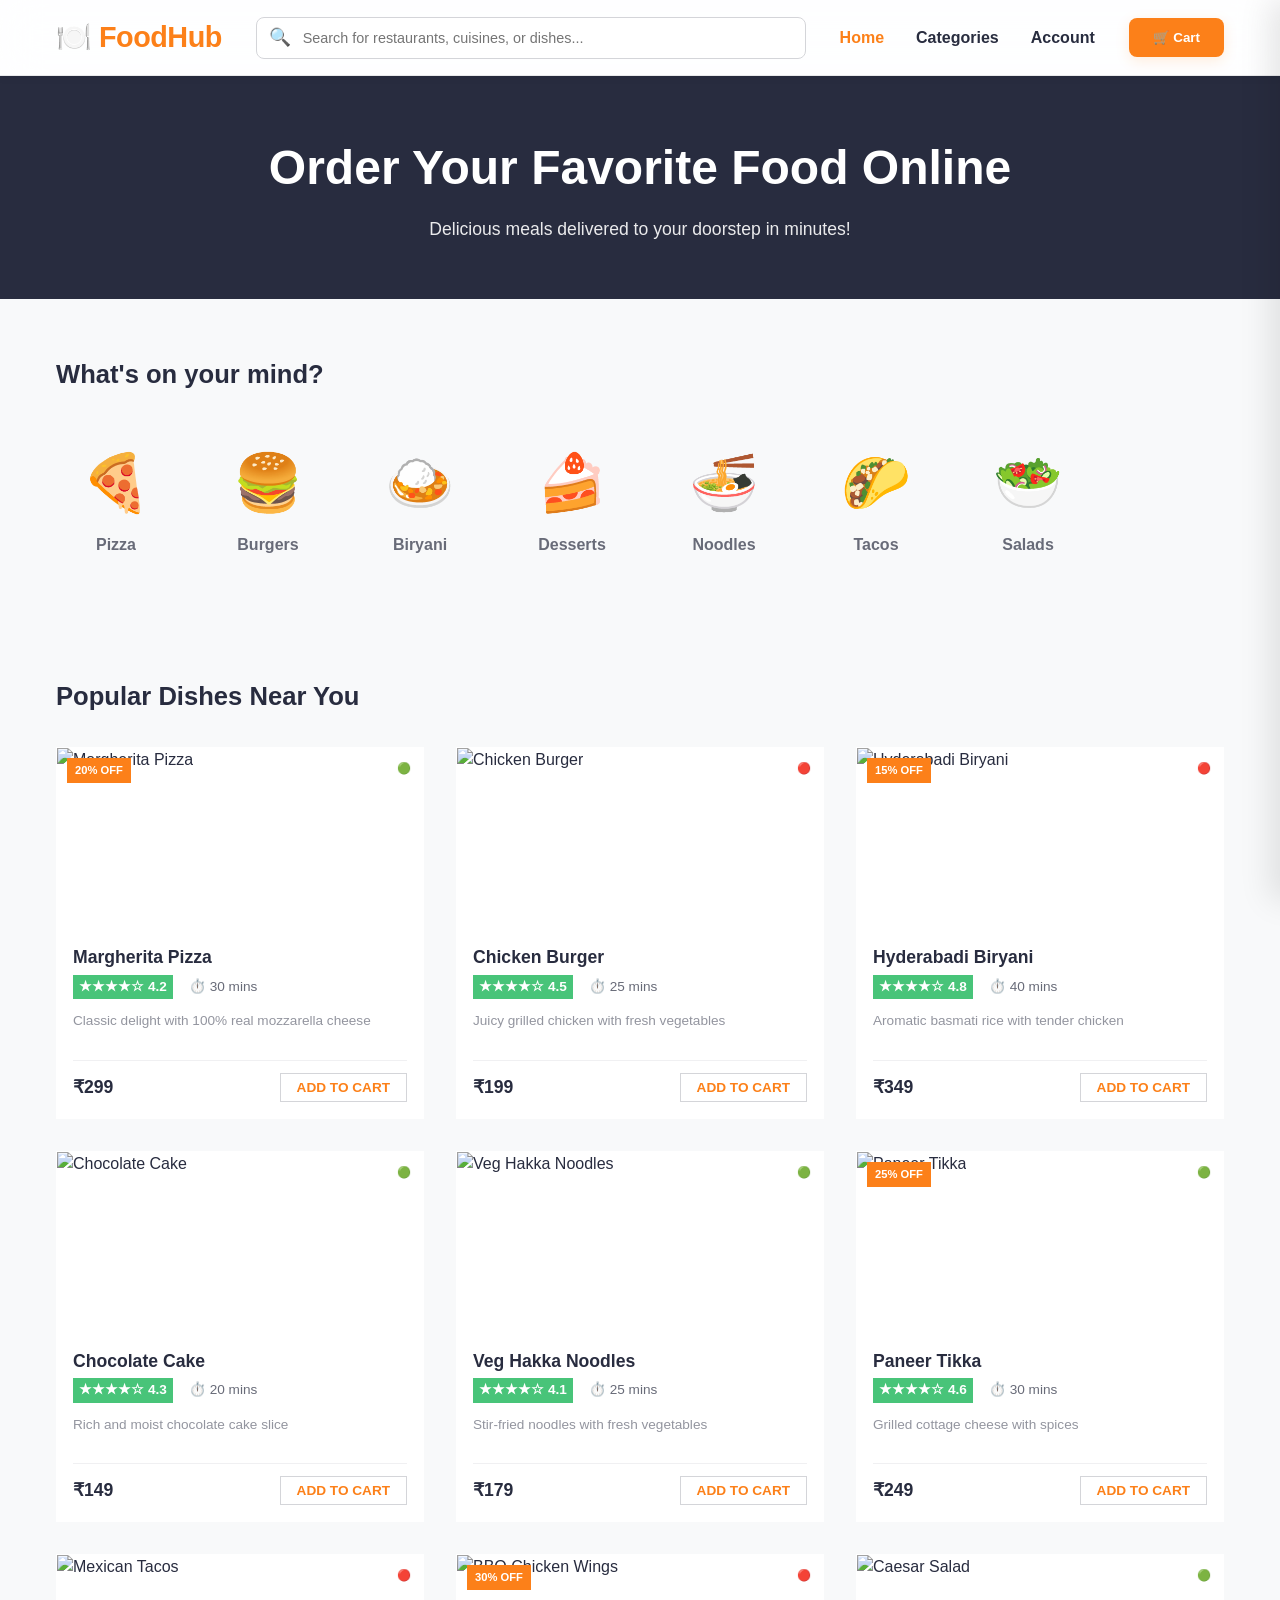
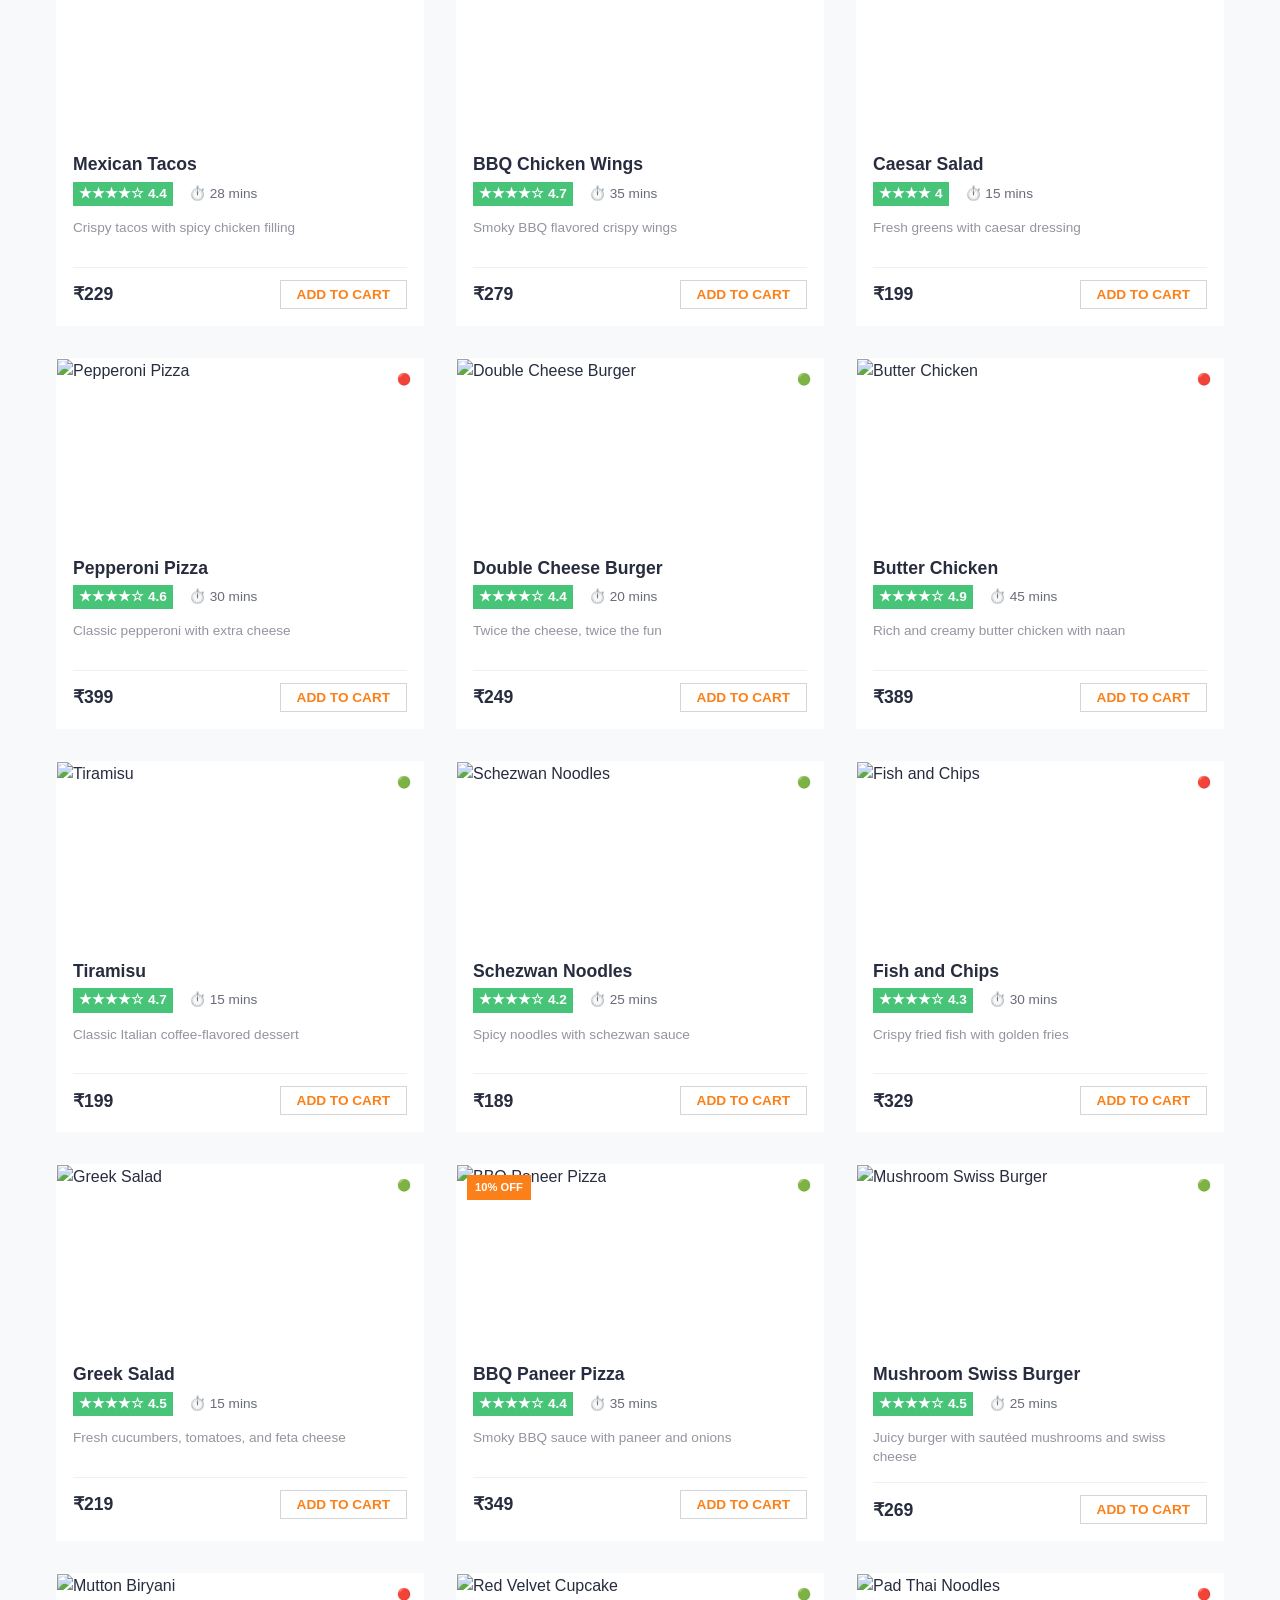
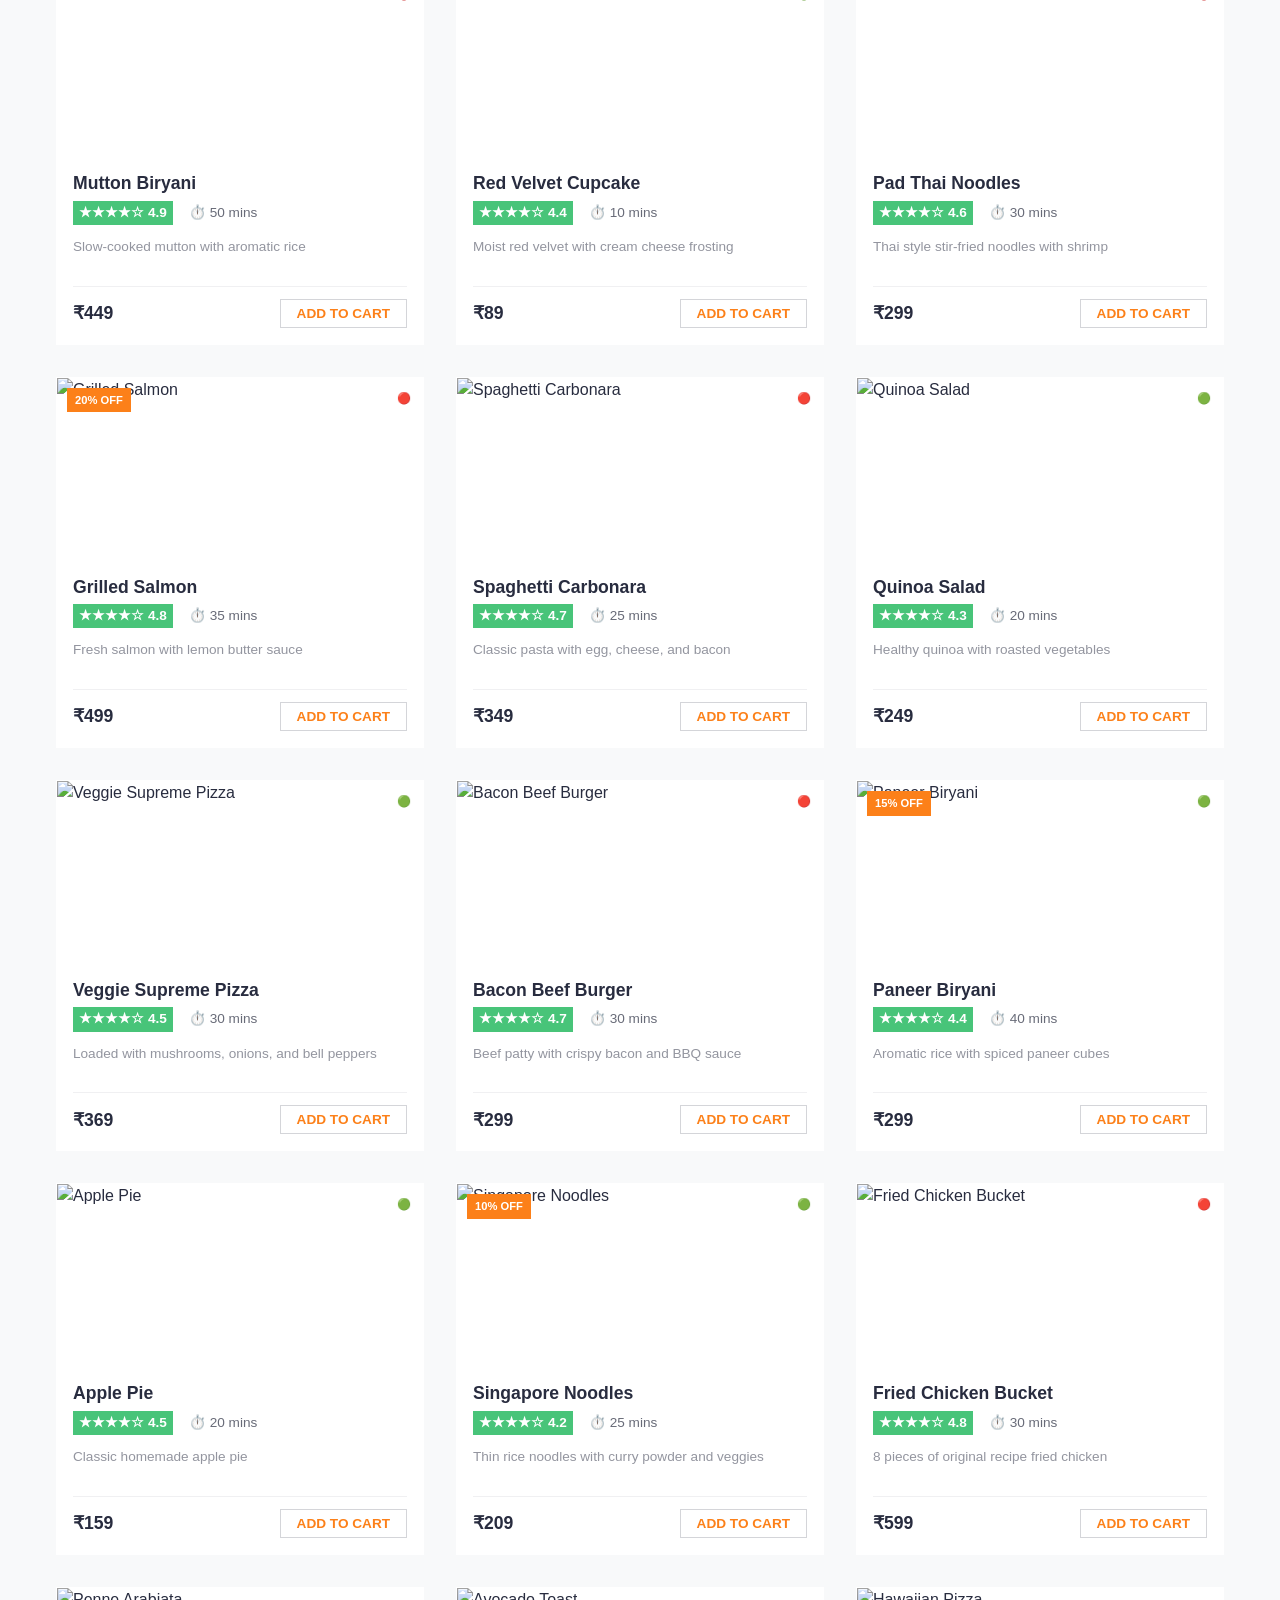
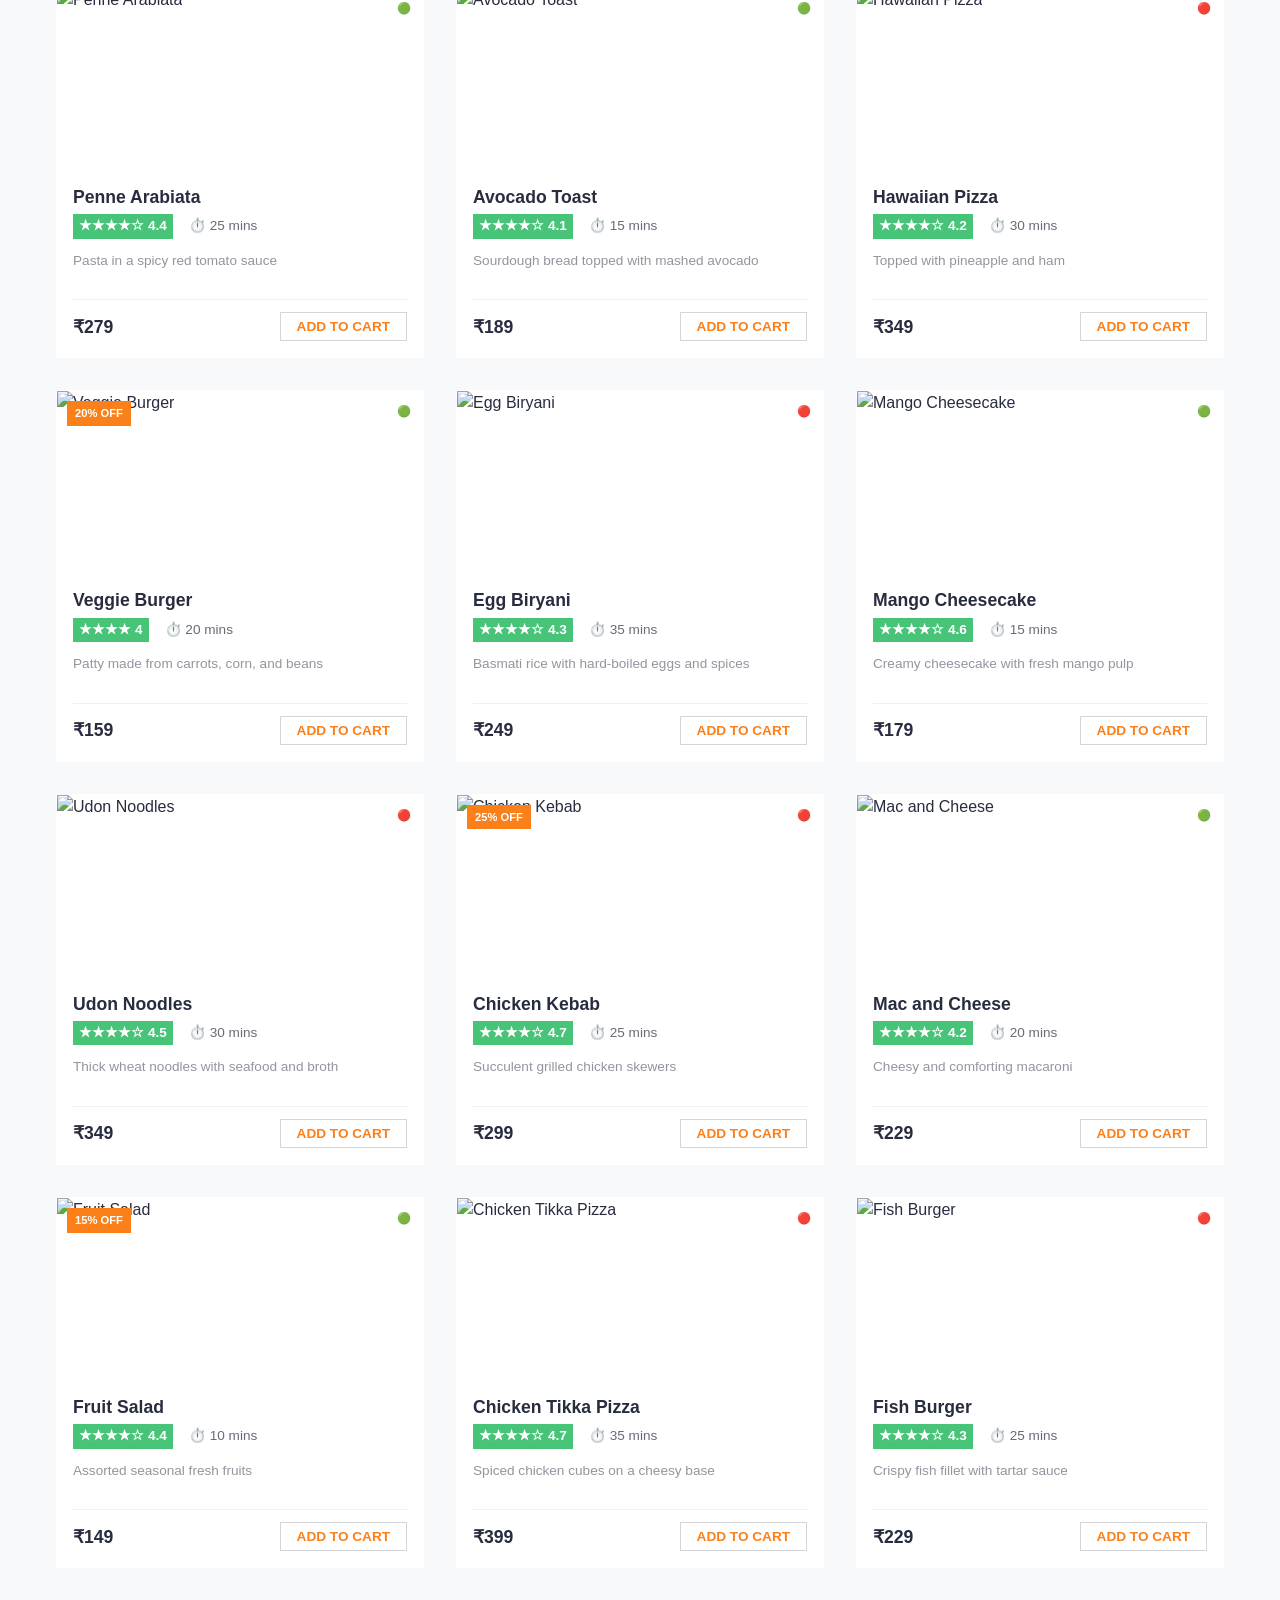
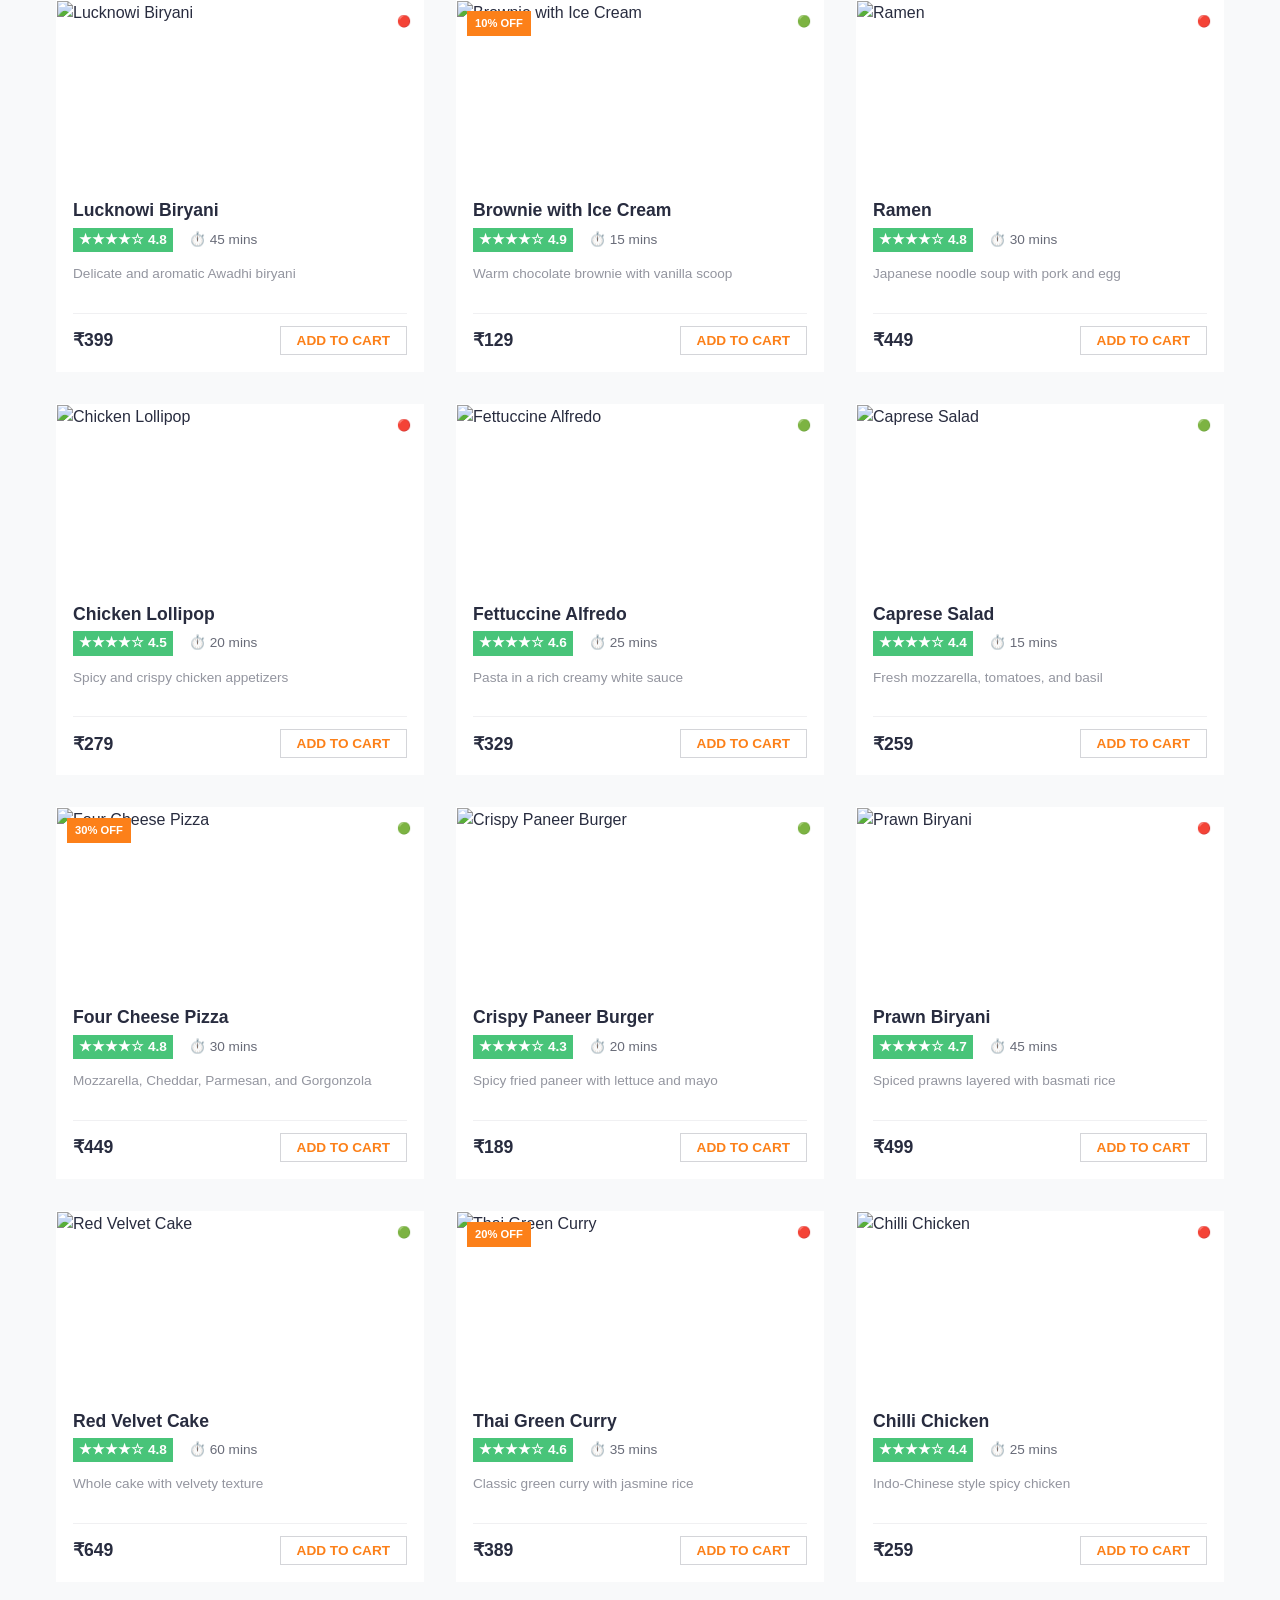
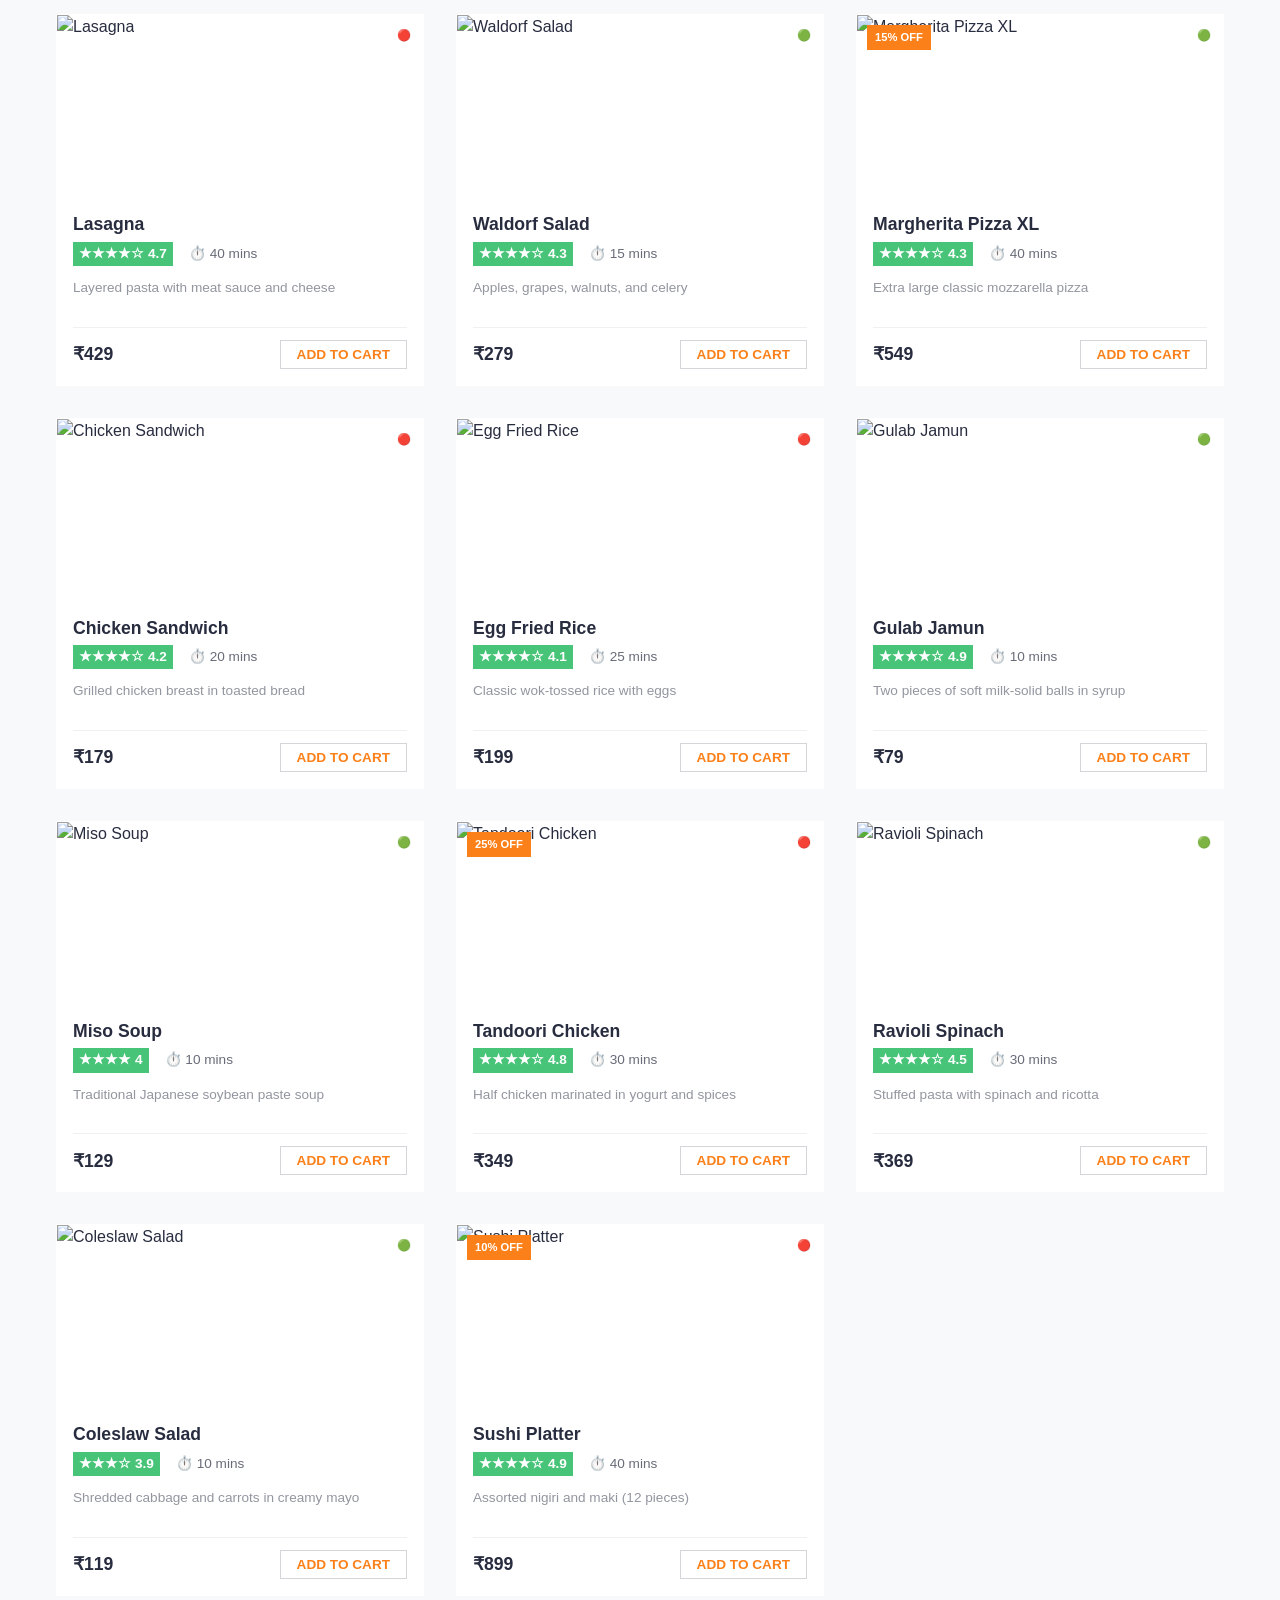
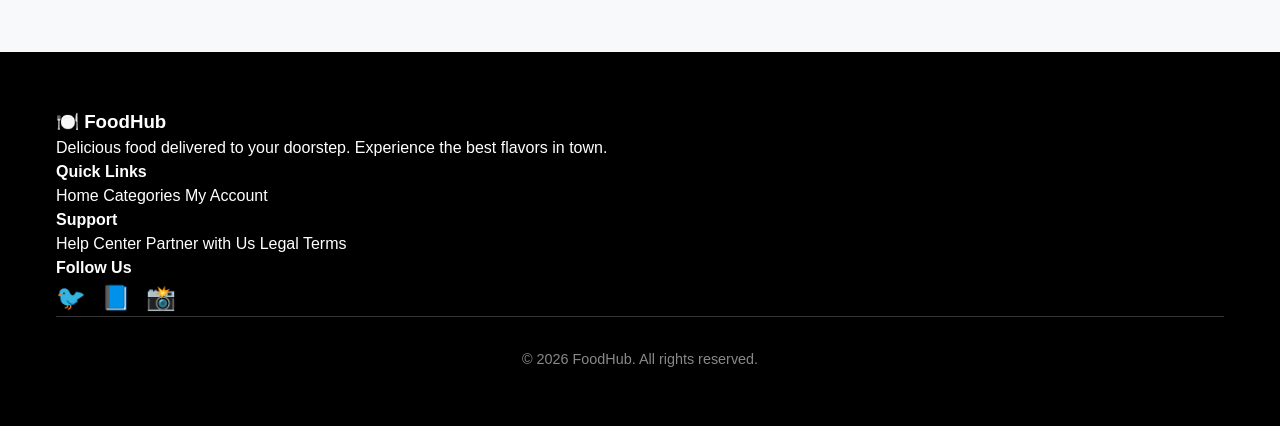
==== commit 7449cc24: "UI/UX Enhancements: Refactor to Light Mode, Image fixes, and codebase cleanup" ====
--- a/index.html
+++ b/index.html
@@ -9,21 +9,11 @@
 </head>
 
 <body>
-    <!-- Cart Toggle Checkbox (Hidden) - Used for Cart Sidebar Toggle -->
-    <input type="checkbox" id="cart-toggle" class="cart-toggle">
-
-    <!-- Search Toggle Checkbox (Hidden) -->
-    <input type="checkbox" id="search-toggle" class="search-toggle">
-
-    <!-- Filter Radio Buttons for Search/Category (Hidden) -->
-    <input type="radio" id="filter-all" name="filter" class="filter-radio" checked onchange="filterByCategory('all')">
-    <input type="radio" id="filter-pizza" name="filter" class="filter-radio" onchange="filterByCategory('pizza')">
-    <input type="radio" id="filter-burger" name="filter" class="filter-radio" onchange="filterByCategory('burger')">
-    <input type="radio" id="filter-biryani" name="filter" class="filter-radio" onchange="filterByCategory('biryani')">
-    <input type="radio" id="filter-dessert" name="filter" class="filter-radio" onchange="filterByCategory('dessert')">
-    <input type="radio" id="filter-veg" name="filter" class="filter-radio" onchange="filterByCategory('veg')">
-    <input type="radio" id="filter-nonveg" name="filter" class="filter-radio" onchange="filterByCategory('nonveg')">
-    <input type="radio" id="filter-offers" name="filter" class="filter-radio" onchange="filterByCategory('offers')">
+    <!-- Cart Overlay Backdrop -->
+    <div class="cart-overlay" id="cart-overlay" onclick="toggleCartSidebar()"></div>
+
+
+
 
     <!-- Header Section -->
     <header class="header">
@@ -31,54 +21,39 @@
             <div class="header-content">
                 <!-- Logo -->
                 <div class="logo">
-                    <a href="index.html" style="text-decoration:none;">
-                        <h1>🍽️ FoodHub</h1>
+                    <a href="index.html">
+                        🍽️ FoodHub
                     </a>
                 </div>
 
                 <!-- Search Bar with Filter Options -->
                 <div class="search-bar">
                     <div class="search-input-wrapper">
+                        <label for="search-input" class="search-icon">🔍</label>
                         <input type="text" id="search-input"
                             placeholder="Search for restaurants, cuisines, or dishes..." class="search-input"
-                            onkeyup="searchFood()">
-                        <label for="search-toggle" class="search-icon">🔍</label>
-                    </div>
-                    <div class="search-dropdown">
-                        <div class="search-dropdown-header">
-                            <span>Filter by:</span>
-                            <label for="search-toggle" class="close-search">✕</label>
-                        </div>
-                        <label for="filter-all" class="search-option">🍽️ All Items</label>
-                        <label for="filter-pizza" class="search-option">🍕 Pizza</label>
-                        <label for="filter-burger" class="search-option">🍔 Burgers</label>
-                        <label for="filter-biryani" class="search-option">🍛 Biryani</label>
-                        <label for="filter-dessert" class="search-option">🍰 Desserts</label>
-                        <label for="filter-veg" class="search-option">🟢 Vegetarian</label>
-                        <label for="filter-nonveg" class="search-option">🔴 Non-Veg</label>
-                        <label for="filter-offers" class="search-option">🎁 Offers Only</label>
+                            onkeyup="searchFood()" aria-label="Search food">
                     </div>
                 </div>
 
                 <!-- Navigation -->
                 <nav class="nav-menu">
-                    <label for="filter-all" class="nav-link">Home</label>
+                    <span class="nav-link active" onclick="filterByCategory('all')" style="cursor:pointer;">Home</span>
                     <a href="#categories" class="nav-link">Categories</a>
-                    <label for="filter-offers" class="nav-link">Offers</label>
                     <a href="account.html" class="nav-link">Account</a>
                 </nav>
 
                 <!-- Cart Button -->
-                <label for="cart-toggle" class="cart-btn">
+                <button class="cart-btn" aria-label="Open cart" onclick="toggleCartSidebar()">
                     🛒 Cart
                     <span class="cart-count" id="cart-count-badge">0</span>
-                </label>
+                </button>
             </div>
         </div>
     </header>
 
     <!-- Hero Banner -->
-    <section class="hero" id="home">
+    <section class="hero reveal" id="home">
         <div class="container">
             <div class="hero-content">
                 <h2>Order Your Favorite Food Online</h2>
@@ -90,40 +65,36 @@
     <!-- Food Categories Section -->
     <section class="categories" id="categories">
         <div class="container">
-            <h2 class="section-title">What's on your mind?</h2>
+            <h2 class="section-title reveal">What's on your mind?</h2>
             <div class="category-grid">
-                <label for="filter-pizza" class="category-card">
+                <div class="category-card reveal" onclick="filterByCategory('pizza')">
                     <div class="category-icon">🍕</div>
                     <h3>Pizza</h3>
-                </label>
-                <label for="filter-burger" class="category-card">
+                </div>
+                <div class="category-card reveal" onclick="filterByCategory('burger')">
                     <div class="category-icon">🍔</div>
                     <h3>Burgers</h3>
-                </label>
-                <label for="filter-biryani" class="category-card">
+                </div>
+                <div class="category-card reveal" onclick="filterByCategory('biryani')">
                     <div class="category-icon">🍛</div>
                     <h3>Biryani</h3>
-                </label>
-                <label for="filter-dessert" class="category-card">
+                </div>
+                <div class="category-card reveal" onclick="filterByCategory('dessert')">
                     <div class="category-icon">🍰</div>
                     <h3>Desserts</h3>
-                </label>
-                <label for="filter-all" class="category-card">
+                </div>
+                <div class="category-card reveal" onclick="filterByCategory('noodles')">
                     <div class="category-icon">🍜</div>
                     <h3>Noodles</h3>
-                </label>
-                <label for="filter-all" class="category-card">
+                </div>
+                <div class="category-card reveal" onclick="filterByCategory('tacos')">
                     <div class="category-icon">🌮</div>
                     <h3>Tacos</h3>
-                </label>
-                <label for="filter-all" class="category-card">
-                    <div class="category-icon">🍗</div>
-                    <h3>Chicken</h3>
-                </label>
-                <label for="filter-veg" class="category-card">
+                </div>
+                <div class="category-card reveal" onclick="filterByCategory('salad')">
                     <div class="category-icon">🥗</div>
                     <h3>Salads</h3>
-                </label>
+                </div>
             </div>
         </div>
     </section>
@@ -131,10 +102,10 @@
     <!-- Food Items Listing Section -->
     <section class="food-listing" id="food-listing">
         <div class="container">
-            <h2 class="section-title" id="listing-title">Popular Dishes Near You</h2>
+            <h2 class="section-title reveal" id="listing-title">Popular Dishes Near You</h2>
 
             <!-- Food Items Grid -->
-            <div class="food-grid" id="food-grid">
+            <div class="food-grid reveal" id="food-grid">
                 <!-- Food items will be dynamically injected here -->
             </div>
         </div>
@@ -144,7 +115,7 @@
     <div class="cart-sidebar">
         <div class="cart-header">
             <h2>🛒 My Cart</h2>
-            <label for="cart-toggle" class="close-cart">✕</label>
+            <button class="close-cart" onclick="toggleCartSidebar()">✕</button>
         </div>
         <div class="cart-items" id="cart-items-container">
             <!-- Cart items will be dynamically injected here -->
@@ -154,34 +125,35 @@
                 <span>Total:</span>
                 <span class="total-amount" id="total-amount-display">₹0</span>
             </div>
-            <a href="checkout.html" class="checkout-btn"
-                style="display:block; text-align:center; text-decoration:none;">Proceed to Checkout</a>
+            <a href="checkout.html" class="checkout-btn">Proceed to Checkout</a>
         </div>
     </div>
 
     <!-- Footer -->
-    <footer class="footer" id="footer">
+    <footer class="footer">
         <div class="container">
             <div class="footer-content">
                 <div class="footer-section">
-                    <h3>FoodHub</h3>
-                    <p>Delicious food delivered to your doorstep</p>
+                    <h3>🍽️ FoodHub</h3>
+                    <p>Delicious food delivered to your doorstep. Experience the best flavors in town.</p>
                 </div>
                 <div class="footer-section">
-                    <h4>Company</h4>
-                    <a href="#about">About Us</a>
-                    <a href="#careers">Careers</a>
-                    <a href="#team">Team</a>
+                    <h4>Quick Links</h4>
+                    <a href="#home">Home</a>
+                    <a href="#categories">Categories</a>
+                    <a href="account.html">My Account</a>
                 </div>
                 <div class="footer-section">
-                    <h4>Contact</h4>
-                    <a href="#help">Help & Support</a>
+                    <h4>Support</h4>
+                    <a href="#help">Help Center</a>
                     <a href="#partner">Partner with Us</a>
+                    <a href="#legal">Legal Terms</a>
                 </div>
                 <div class="footer-section">
-                    <h4>Legal</h4>
-                    <a href="#terms">Terms & Conditions</a>
-                    <a href="#privacy">Privacy Policy</a>
+                    <h4>Follow Us</h4>
+                    <div style="display:flex; gap: 15px; font-size: 1.5rem;">
+                        <span>🐦</span> <span>📘</span> <span>📸</span>
+                    </div>
                 </div>
             </div>
             <div class="footer-bottom">
@@ -192,8 +164,9 @@
 
     <script src="recipes.js"></script>
     <script>
-        // Cart State
+        // Application State
         let cart = JSON.parse(localStorage.getItem('foodhub_cart')) || [];
+        let currentCategory = 'all';
 
         // Initialize Application
         document.addEventListener('DOMContentLoaded', () => {
@@ -215,12 +188,29 @@
 
             // Reset category filters visually
             if (filter !== '') {
-                document.getElementById('filter-all').checked = true;
-            }
+                currentCategory = 'all';
+                // Remove active states from any categories if needed
+            }
+        }
+
+        // Toggle Cart Sidebar Visibility
+        function toggleCartSidebar() {
+            const sidebar = document.querySelector('.cart-sidebar');
+            const overlay = document.getElementById('cart-overlay');
+            sidebar.classList.toggle('active');
+            overlay.classList.toggle('active');
         }
 
         // Filter by Category
         function filterByCategory(category) {
+            currentCategory = category;
+
+            // UI Feedback: Update Active Link
+            document.querySelectorAll('.nav-link').forEach(link => link.classList.remove('active'));
+            if (category === 'all') {
+                document.querySelector('.nav-link:first-child').classList.add('active');
+            }
+
             if (category === 'all') {
                 renderRecipes(recipes);
                 document.getElementById('listing-title').innerText = "Popular Dishes Near You";
@@ -245,7 +235,7 @@
                 card.className = 'food-card';
                 card.innerHTML = `
                     <div class="food-image">
-                        <img src="${recipe.image}" alt="${recipe.name}">
+                        <img src="${recipe.image}" alt="${recipe.name}" onerror="this.onerror=null;this.src='https://images.unsplash.com/photo-1546069901-ba9599a7e63c?w=400'">
                         ${recipe.badge ? `<span class="badge offer-badge">${recipe.badge}</span>` : ''}
                         <span class="badge ${recipe.veg ? 'veg-badge' : 'nonveg-badge'}">${recipe.veg ? '🟢' : '🔴'}</span>
                     </div>
@@ -286,13 +276,12 @@
             updateCartUI();
 
             // Re-render recipes to update button states without full reload
-            const currentFilter = document.querySelector('input[name="filter"]:checked').id.replace('filter-', '');
             const searchVal = document.getElementById('search-input').value.toLowerCase();
 
             if (searchVal) {
                 searchFood();
             } else {
-                filterByCategory(currentFilter);
+                filterByCategory(currentCategory);
             }
         }
 
--- a/style.css
+++ b/style.css
@@ -1,184 +1,142 @@
 /* ===================================
-   CSS RESET & BASE STYLES
+   PREMIUM DESIGN SYSTEM (Tokens - LIGHT MODE)
+   =================================== */
+
+:root {
+    /* Main Palette - Fresh & Appetizing */
+    --primary: #fc8019;
+    /* Signature FoodHub Orange */
+    --primary-hover: #e67316;
+    --primary-glow: rgba(252, 128, 25, 0.15);
+    --secondary: #60b246;
+    /* Fresh Green */
+    --secondary-hover: #529a3c;
+
+    /* Base Colors - Clean White Experience */
+    --bg-main: #f8f9fa;
+    --bg-card: #ffffff;
+    --bg-surface: #f0f2f5;
+    --bg-glass: rgba(255, 255, 255, 0.85);
+    --bg-glass-heavy: rgba(255, 255, 255, 0.95);
+
+    /* Text Colors */
+    --text-main: #282c3f;
+    --text-muted: #686b78;
+    --text-dim: #93959f;
+    --text-white: #ffffff;
+
+    /* Borders & Accents */
+    --border: #e9e9eb;
+    --border-bright: #d4d5d9;
+    --divider: #f0f0f2;
+
+    /* Functional Colors */
+    --success: #60b246;
+    --error: #fa4a5b;
+    --warning: #ffcc00;
+    --info: #3b82f6;
+
+    /* Spacing System */
+    --space-2xs: 0.25rem;
+    --space-xs: 0.5rem;
+    --space-sm: 0.75rem;
+    --space-md: 1rem;
+    --space-lg: 1.5rem;
+    --space-xl: 2rem;
+    --space-2xl: 3.5rem;
+    --container-max: 1200px;
+
+    /* Shadows & Effects (Softer for Light Mode) */
+    --shadow-sm: 0 2px 8px rgba(0, 0, 0, 0.06);
+    --shadow-md: 0 8px 24px rgba(0, 0, 0, 0.1);
+    --shadow-lg: 0 16px 48px rgba(0, 0, 0, 0.12);
+    --glass-blur: 20px;
+
+    /* Radius */
+    --radius-sm: 8px;
+    --radius-md: 12px;
+    --radius-lg: 18px;
+    --radius-xl: 24px;
+    --radius-full: 9999px;
+
+    /* Transitions */
+    --transition-fast: 0.2s cubic-bezier(0.4, 0, 0.2, 1);
+    --transition-base: 0.3s cubic-bezier(0.4, 0, 0.2, 1);
+    --transition-slow: 0.5s cubic-bezier(0.4, 0, 0.2, 1);
+}
+
+/* ===================================
+   BASE RESET & TYPOGRAPHY
    =================================== */
 
 * {
     margin: 0;
     padding: 0;
     box-sizing: border-box;
-}
-
-:root {
-    /* Color Palette */
-    --primary-color: #fc8019;
-    --secondary-color: #60b246;
-    --dark-text: #282c3f;
-    --light-text: #686b78;
-    --white: #ffffff;
-    --light-bg: #f9f9f9;
-    --border-color: #e9e9eb;
-    --shadow: rgba(0, 0, 0, 0.1);
-    --hover-shadow: rgba(0, 0, 0, 0.15);
-    --success: #60b246;
-    --danger: #e23744;
-
-    /* Spacing */
-    --spacing-xs: 0.5rem;
-    --spacing-sm: 1rem;
-    --spacing-md: 1.5rem;
-    --spacing-lg: 2rem;
-    --spacing-xl: 3rem;
-
-    /* Border Radius */
-    --radius-sm: 4px;
-    --radius-md: 8px;
-    --radius-lg: 12px;
+    -webkit-font-smoothing: antialiased;
+}
+
+html {
+    scroll-behavior: smooth;
 }
 
 body {
-    font-family: 'Segoe UI', Tahoma, Geneva, Verdana, sans-serif;
-    color: var(--dark-text);
-    background-color: var(--white);
-    line-height: 1.6;
+    font-family: 'Outfit', 'Inter', -apple-system, sans-serif;
+    background-color: var(--bg-main);
+    color: var(--text-main);
+    line-height: 1.5;
     overflow-x: hidden;
 }
 
 .container {
-    max-width: 1200px;
+    max-width: var(--container-max);
     margin: 0 auto;
-    padding: 0 var(--spacing-sm);
-}
-
-/* ===================================
-   HEADER SECTION
-   =================================== */
-
-.header {
-    background-color: var(--white);
-    box-shadow: 0 2px 8px var(--shadow);
-    position: sticky;
-    top: 0;
-    z-index: 1000;
-    padding: var(--spacing-sm) 0;
-}
-
-.header-content {
-    display: flex;
-    align-items: center;
-    justify-content: space-between;
-    gap: var(--spacing-md);
-    flex-wrap: wrap;
-}
-
-.logo h1 {
-    font-size: 1.8rem;
-    color: var(--primary-color);
-    font-weight: 700;
+    padding: 0 var(--space-md);
+}
+
+a {
+    text-decoration: none;
+    color: inherit;
+    transition: var(--transition-fast);
+}
+
+button {
+    font-family: inherit;
     cursor: pointer;
-    transition: transform 0.3s ease;
-}
-
-.logo h1:hover {
-    transform: scale(1.05);
-}
-
-/* Search Bar */
-.search-bar {
-    display: flex;
-    flex-direction: column;
-    align-items: stretch;
-    flex: 1;
-    max-width: 500px;
-    position: relative;
-}
-
-.search-input-wrapper {
-    display: flex;
-    align-items: center;
-    background-color: var(--light-bg);
-    border-radius: var(--radius-md);
-    padding: var(--spacing-xs);
-    transition: box-shadow 0.3s ease, background-color 0.3s ease;
-    position: relative;
-}
-
-.search-input-wrapper:focus-within {
-    box-shadow: 0 0 0 3px rgba(252, 128, 25, 0.2);
-    background-color: var(--white);
-}
-
-.search-input {
-    flex: 1;
     border: none;
-    background: transparent;
-    padding: var(--spacing-xs) var(--spacing-sm);
-    font-size: 0.95rem;
+    background: none;
     outline: none;
-    width: 100%;
-    cursor: text;
-}
-
-.search-input::placeholder {
-    color: var(--light-text);
-}
-
-.search-input:focus::placeholder {
-    color: transparent;
-}
-
-.search-icon {
-    font-size: 1.2rem;
-    padding: 0 var(--spacing-xs);
-    cursor: pointer;
-    transition: transform 0.2s ease;
-}
-
-.search-icon:hover {
-    transform: scale(1.1);
-}
-
-.search-icon:active {
-    transform: scale(0.95);
-}
-
-/* Search Dropdown */
-.search-dropdown {
-    display: none;
-    position: absolute;
-    top: 100%;
-    left: 0;
-    right: 0;
-    background-color: var(--white);
-    border-radius: var(--radius-md);
-    box-shadow: 0 4px 16px var(--shadow);
-    margin-top: var(--spacing-xs);
-    z-index: 100;
-    max-height: 350px;
-    overflow-y: auto;
-}
-
-/* Show dropdown when search toggle is checked */
-#search-toggle:checked~* .search-dropdown {
-    display: block;
-    animation: slideDown 0.3s ease;
-}
-
-/* Also show dropdown on input focus */
-.search-input:focus~.search-dropdown {
-    display: block;
-    animation: slideDown 0.3s ease;
-}
-
-/* Highlight search bar when dropdown is open */
-#search-toggle:checked~* .search-input-wrapper {
-    box-shadow: 0 0 0 3px rgba(252, 128, 25, 0.2);
-    background-color: var(--white);
-}
-
-@keyframes slideDown {
+}
+
+/* ===================================
+   SCROLLBAR
+   =================================== */
+
+::-webkit-scrollbar {
+    width: 8px;
+}
+
+::-webkit-scrollbar-track {
+    background: var(--bg-main);
+}
+
+::-webkit-scrollbar-thumb {
+    background: var(--border-bright);
+    border-radius: var(--radius-full);
+}
+
+::-webkit-scrollbar-thumb:hover {
+    background: var(--text-dim);
+}
+
+/* ===================================
+   ANIMATIONS
+   =================================== */
+
+@keyframes fadeInUp {
     from {
         opacity: 0;
-        transform: translateY(-10px);
+        transform: translateY(20px);
     }
 
     to {
@@ -187,1295 +145,542 @@
     }
 }
 
-.search-dropdown-header {
-    display: flex;
+@keyframes fadeInScale {
+    from {
+        opacity: 0;
+        transform: scale(0.95);
+    }
+
+    to {
+        opacity: 1;
+        transform: scale(1);
+    }
+}
+
+.reveal {
+    animation: fadeInUp 0.6s cubic-bezier(0.2, 0.8, 0.2, 1) forwards;
+}
+
+/* ===================================
+   HEADER & NAVBAR
+   =================================== */
+
+.header {
+    background-color: var(--bg-glass);
+    backdrop-filter: blur(var(--glass-blur));
+    -webkit-backdrop-filter: blur(var(--glass-blur));
+    border-bottom: 1px solid var(--border);
+    position: sticky;
+    top: 0;
+    z-index: 1000;
+    padding: var(--space-md) 0;
+    box-shadow: var(--shadow-sm);
+}
+
+.header-content {
+    display: flex;
+    align-items: center;
     justify-content: space-between;
-    align-items: center;
-    padding: var(--spacing-sm) var(--spacing-md);
-    background-color: var(--light-bg);
-    border-bottom: 1px solid var(--border-color);
+    gap: var(--space-xl);
+}
+
+.logo {
+    display: flex;
+    align-items: center;
+    gap: var(--space-xs);
+    font-size: 1.8rem;
+    font-weight: 800;
+    color: var(--primary);
+    letter-spacing: -0.5px;
+}
+
+.search-bar {
+    flex: 1;
+    max-width: 550px;
+    position: relative;
+}
+
+.search-input-wrapper {
+    display: flex;
+    align-items: center;
+    background: #fff;
+    border: 1px solid var(--border-bright);
+    border-radius: var(--radius-sm);
+    padding: 0 var(--space-sm);
+    transition: var(--transition-base);
+}
+
+.search-input-wrapper:focus-within {
+    border-color: var(--primary);
+    box-shadow: 0 4px 12px var(--primary-glow);
+}
+
+.search-input {
+    flex: 1;
+    background: none;
+    border: none;
+    color: var(--text-main);
+    padding: var(--space-sm);
+    outline: none;
+    font-size: 0.9rem;
+}
+
+.search-icon {
+    font-size: 1.1rem;
+    color: var(--text-dim);
+}
+
+.nav-menu {
+    display: flex;
+    align-items: center;
+    gap: var(--space-xl);
+}
+
+.nav-link {
     font-weight: 600;
-    pointer-events: auto;
-}
-
-.close-search {
+    color: var(--text-main);
+    font-size: 1rem;
+    transition: var(--transition-fast);
+}
+
+.nav-link:hover,
+.nav-link.active {
+    color: var(--primary);
+}
+
+.cart-btn {
+    background: var(--primary);
+    color: var(--text-white);
+    padding: var(--space-sm) var(--space-lg);
+    border-radius: var(--radius-sm);
+    font-weight: 700;
+    display: flex;
+    align-items: center;
+    gap: var(--space-xs);
+    box-shadow: 0 4px 14px var(--primary-glow);
+    transition: var(--transition-base);
+    position: relative;
+}
+
+.cart-btn:hover {
+    background: var(--primary-hover);
+    transform: translateY(-1px);
+}
+
+.cart-count {
+    background: #fff;
+    color: var(--primary);
+    font-size: 0.75rem;
+    width: 20px;
+    height: 20px;
+    border-radius: 50%;
+    display: flex;
+    align-items: center;
+    justify-content: center;
+    font-weight: 800;
+}
+
+/* ===================================
+   HERO SECTION
+   =================================== */
+
+.hero {
+    background: #282c3f;
+    /* Deep Swiggy-like Navy for contrast */
+    color: #fff;
+    padding: var(--space-2xl) 0;
+    text-align: center;
+}
+
+.hero h2 {
+    font-size: 3rem;
+    font-weight: 800;
+    margin-bottom: var(--space-sm);
+}
+
+.hero p {
+    font-size: 1.1rem;
+    opacity: 0.9;
+}
+
+/* ===================================
+   CATEGORIES
+   =================================== */
+
+.categories {
+    padding: var(--space-2xl) 0;
+}
+
+.section-title {
+    font-size: 1.6rem;
+    font-weight: 800;
+    margin-bottom: var(--space-xl);
+    color: #282c3f;
+}
+
+.category-grid {
+    display: flex;
+    overflow-x: auto;
+    gap: var(--space-xl);
+    padding-bottom: var(--space-md);
+    scrollbar-width: none;
+}
+
+.category-grid::-webkit-scrollbar {
+    display: none;
+}
+
+.category-card {
+    min-width: 120px;
+    text-align: center;
     cursor: pointer;
-    font-size: 1.2rem;
-    color: var(--light-text);
-    transition: color 0.3s ease;
-    width: 25px;
-    height: 25px;
-    display: flex;
-    align-items: center;
-    justify-content: center;
-    border-radius: 50%;
-    pointer-events: auto;
-    z-index: 10;
-}
-
-.close-search:hover {
-    color: var(--danger);
-    background-color: rgba(226, 55, 68, 0.1);
-}
-
-.search-option {
+    transition: var(--transition-base);
+    padding: var(--space-md);
+    border-radius: var(--radius-md);
+}
+
+.category-card:hover {
+    transform: scale(1.05);
+    background-color: var(--primary-glow);
+    border: 1px solid rgba(252, 128, 25, 0.3);
+}
+
+.category-icon {
+    font-size: 3.5rem;
+    margin-bottom: var(--space-xs);
     display: block;
-    padding: var(--spacing-sm) var(--spacing-md);
-    cursor: pointer;
-    transition: background-color 0.2s ease;
-    font-size: 0.95rem;
-    border-left: 3px solid transparent;
-    pointer-events: auto;
-}
-
-.search-option:hover {
-    background-color: var(--light-bg);
-    border-left-color: var(--primary-color);
-}
-
-/* Prevent dropdown from closing when clicking inside */
-.search-dropdown {
-    pointer-events: auto;
-}
-
-/* Highlight selected filter in search dropdown */
-#filter-pizza:checked~* .search-option[for="filter-pizza"],
-#filter-burger:checked~* .search-option[for="filter-burger"],
-#filter-biryani:checked~* .search-option[for="filter-biryani"],
-#filter-dessert:checked~* .search-option[for="filter-dessert"],
-#filter-veg:checked~* .search-option[for="filter-veg"],
-#filter-nonveg:checked~* .search-option[for="filter-nonveg"],
-#filter-offers:checked~* .search-option[for="filter-offers"] {
-    background-color: rgba(252, 128, 25, 0.1);
-    color: var(--primary-color);
-    font-weight: 600;
-    border-left-color: var(--primary-color);
-}
-
-/* Navigation Menu */
-.nav-menu {
-    display: flex;
-    gap: var(--spacing-md);
-    align-items: center;
-}
-
-.nav-link {
-    text-decoration: none;
-    color: var(--dark-text);
-    font-weight: 500;
-    padding: var(--spacing-xs) var(--spacing-sm);
-    border-radius: var(--radius-sm);
-    transition: color 0.3s ease, background-color 0.3s ease;
-    cursor: pointer;
-    user-select: none;
-}
-
-.nav-link:hover {
-    color: var(--primary-color);
-    background-color: rgba(252, 128, 25, 0.1);
-}
-
-/* Cart Button */
-.cart-btn {
-    background-color: var(--primary-color);
-    color: var(--white);
-    padding: var(--spacing-xs) var(--spacing-md);
-    border-radius: var(--radius-md);
-    font-weight: 600;
-    cursor: pointer;
-    position: relative;
-    transition: background-color 0.3s ease, transform 0.3s ease;
-    user-select: none;
-}
-
-.cart-btn:hover {
-    background-color: #e67316;
-    transform: translateY(-2px);
-}
-
-.cart-count {
-    position: absolute;
-    top: -8px;
-    right: -8px;
-    background-color: var(--danger);
-    color: var(--white);
-    min-width: 22px;
-    height: 22px;
-    border-radius: 50%;
-    display: flex;
-    align-items: center;
-    justify-content: center;
-    font-size: 0.75rem;
-    font-weight: 700;
-    padding: 0 5px;
-}
-
-.cart-count::before {
-    content: '0';
-}
-
-/* ===================================
-   HERO SECTION
-   =================================== */
-
-.hero {
-    background: linear-gradient(135deg, #fc8019 0%, #e67316 100%);
-    color: var(--white);
-    padding: var(--spacing-xl) 0;
-    text-align: center;
-}
-
-.hero-content h2 {
-    font-size: 2.5rem;
-    margin-bottom: var(--spacing-sm);
-    font-weight: 700;
-}
-
-.hero-content p {
-    font-size: 1.2rem;
-    opacity: 0.95;
-}
-
-/* ===================================
-   CATEGORIES SECTION
-   =================================== */
-
-.categories {
-    padding: var(--spacing-xl) 0;
-    background-color: var(--white);
-}
-
-.section-title {
-    font-size: 2rem;
-    margin-bottom: var(--spacing-lg);
-    color: var(--dark-text);
-    font-weight: 700;
-}
-
-.category-grid {
-    display: grid;
-    grid-template-columns: repeat(auto-fit, minmax(120px, 1fr));
-    gap: var(--spacing-md);
-}
-
-.category-card {
-    background-color: var(--white);
-    border-radius: var(--radius-lg);
-    padding: var(--spacing-md);
-    text-align: center;
-    box-shadow: 0 2px 8px var(--shadow);
-    cursor: pointer;
-    transition: transform 0.3s ease, box-shadow 0.3s ease, background-color 0.3s ease;
-    user-select: none;
-}
-
-.category-card:hover {
-    transform: translateY(-5px);
-    box-shadow: 0 4px 16px var(--hover-shadow);
-    background-color: rgba(252, 128, 25, 0.05);
-}
-
-.category-icon {
-    font-size: 3rem;
-    margin-bottom: var(--spacing-xs);
 }
 
 .category-card h3 {
     font-size: 1rem;
-    color: var(--dark-text);
     font-weight: 600;
-}
-
-/* ===================================
-   FOOD LISTING SECTION
+    color: var(--text-muted);
+}
+
+/* ===================================
+   FOOD LISTING
    =================================== */
 
 .food-listing {
-    padding: var(--spacing-xl) 0;
-    background-color: var(--light-bg);
-}
-
-/* Hide all cart checkboxes, filter radios, and search toggle */
-.cart-checkbox,
-.filter-radio,
-.search-toggle {
-    display: none;
-}
-
-/* Food Grid using CSS Grid */
+    padding: var(--space-xl) 0 var(--space-2xl);
+}
+
 .food-grid {
     display: grid;
     grid-template-columns: repeat(auto-fill, minmax(280px, 1fr));
-    gap: var(--spacing-lg);
-}
-
-/* Food Card */
+    gap: var(--space-xl);
+}
+
 .food-card {
-    background-color: var(--white);
-    border-radius: var(--radius-lg);
+    background: var(--bg-card);
+    border-radius: 0;
+    /* Modern squared-off look or minimal radius */
     overflow: hidden;
-    box-shadow: 0 2px 12px var(--shadow);
-    transition: transform 0.3s ease, box-shadow 0.3s ease;
+    transition: var(--transition-base);
+    border: 1px solid transparent;
+}
+
+.food-card:hover {
+    box-shadow: var(--shadow-md);
+    border-color: var(--border);
+}
+
+.food-image {
+    height: 180px;
     position: relative;
-}
-
-.food-card:hover {
-    transform: translateY(-8px);
-    box-shadow: 0 6px 20px var(--hover-shadow);
-}
-
-/* Food Image Container */
-.food-image {
-    position: relative;
-    width: 100%;
-    height: 200px;
-    overflow: hidden;
 }
 
 .food-image img {
     width: 100%;
     height: 100%;
     object-fit: cover;
-    transition: transform 0.5s ease;
-}
-
-.food-card:hover .food-image img {
-    transform: scale(1.1);
-}
-
-/* Badges */
+}
+
 .badge {
     position: absolute;
-    padding: 4px 10px;
-    border-radius: var(--radius-sm);
-    font-size: 0.75rem;
-    font-weight: 600;
-}
-
-.offer-badge {
     top: 10px;
     left: 10px;
-    background-color: var(--danger);
-    color: var(--white);
+    background: var(--primary);
+    color: #fff;
+    padding: 4px 8px;
+    font-size: 0.7rem;
+    font-weight: 800;
+    text-transform: uppercase;
 }
 
 .veg-badge,
 .nonveg-badge {
     top: 10px;
     right: 10px;
-    background-color: var(--white);
-    padding: 4px 8px;
-    font-size: 1rem;
-}
-
-/* Food Info */
+    left: auto;
+    background: #fff;
+    padding: 2px;
+    border-radius: 2px;
+}
+
 .food-info {
-    padding: var(--spacing-md);
+    padding: var(--space-md);
 }
 
 .food-name {
-    font-size: 1.25rem;
-    margin-bottom: var(--spacing-xs);
-    color: var(--dark-text);
-    font-weight: 600;
+    font-size: 1.1rem;
+    font-weight: 700;
+    margin-bottom: 4px;
 }
 
 .food-meta {
     display: flex;
+    align-items: center;
+    gap: var(--space-md);
+    color: var(--text-muted);
+    font-size: 0.85rem;
+    margin-bottom: var(--space-sm);
+}
+
+.rating {
+    display: flex;
+    align-items: center;
+    gap: 4px;
+    background: #48c479;
+    color: #fff;
+    padding: 2px 6px;
+    font-weight: 700;
+}
+
+.food-description {
+    font-size: 0.85rem;
+    color: var(--text-dim);
+    margin-bottom: var(--space-md);
+    line-height: 1.4;
+    display: -webkit-box;
+    -webkit-line-clamp: 2;
+    line-clamp: 2;
+    -webkit-box-orient: vertical;
+    overflow: hidden;
+    min-height: 2.4em;
+}
+
+.food-footer {
+    display: flex;
+    align-items: center;
     justify-content: space-between;
-    align-items: center;
-    margin-bottom: var(--spacing-xs);
-}
-
-/* Rating Stars */
-.rating {
-    display: flex;
-    align-items: center;
-    gap: 5px;
-}
-
-.stars {
-    color: #ffa500;
-    font-size: 0.9rem;
-}
-
-.rating-text {
-    font-weight: 600;
-    color: var(--dark-text);
-    font-size: 0.9rem;
-}
-
-.delivery-time {
+    padding-top: var(--space-sm);
+    border-top: 1px solid var(--divider);
+}
+
+.price {
+    font-weight: 700;
+    font-size: 1.1rem;
+}
+
+.add-to-cart-btn {
+    color: var(--primary);
+    font-weight: 800;
+    text-transform: uppercase;
     font-size: 0.85rem;
-    color: var(--light-text);
-}
-
-.food-description {
-    font-size: 0.9rem;
-    color: var(--light-text);
-    margin-bottom: var(--spacing-sm);
-    min-height: 40px;
-}
-
-/* Food Footer */
-.food-footer {
-    display: flex;
-    justify-content: space-between;
-    align-items: center;
-    padding-top: var(--spacing-sm);
-    border-top: 1px solid var(--border-color);
-}
-
-.price {
-    font-size: 1.4rem;
-    font-weight: 700;
-    color: var(--dark-text);
-}
-
-/* Add to Cart Button */
-.add-to-cart-btn {
-    background-color: var(--white);
-    color: var(--primary-color);
-    border: 2px solid var(--primary-color);
-    padding: 8px 16px;
-    border-radius: var(--radius-md);
-    font-weight: 600;
-    cursor: pointer;
-    transition: background-color 0.3s ease, color 0.3s ease, transform 0.2s ease;
-    user-select: none;
+    padding: 6px 16px;
+    border: 1px solid var(--border-bright);
+    transition: var(--transition-fast);
 }
 
 .add-to-cart-btn:hover {
-    background-color: var(--primary-color);
-    color: var(--white);
-    transform: scale(1.05);
-}
-
-/* When item is added (JS handled) */
-.add-to-cart-btn.added {
-    background-color: var(--success);
-    color: var(--white);
-    border-color: var(--success);
-}
-
-.add-to-cart-btn.added::after {
-    content: ' ✓';
-}
-
-/* ===================================
-   CART SIDEBAR (CSS-only functionality)
-   =================================== */
-
-/* Hide the cart toggle checkbox */
-.cart-toggle {
-    display: none;
-}
+    box-shadow: var(--shadow-sm);
+}
+
+/* ===================================
+   SIDEBAR & MODALS
+   =================================== */
 
 .cart-sidebar {
     position: fixed;
     top: 0;
-    right: -400px;
-    width: 400px;
+    right: -450px;
+    width: 450px;
+    max-width: 100vw;
     height: 100vh;
-    background-color: var(--white);
-    box-shadow: -4px 0 20px var(--shadow);
+    background: #fff;
     z-index: 2000;
-    transition: right 0.4s ease;
+    transition: var(--transition-slow);
     display: flex;
     flex-direction: column;
-}
-
-/* Show cart sidebar when checkbox is checked */
-.cart-toggle:checked~.cart-sidebar {
+    box-shadow: -10px 0 30px rgba(0, 0, 0, 0.1);
+}
+
+.cart-sidebar.active {
     right: 0;
 }
 
+.cart-overlay {
+    position: fixed;
+    top: 0;
+    left: 0;
+    width: 100vw;
+    height: 100vh;
+    background: rgba(0, 0, 0, 0.4);
+    backdrop-filter: blur(4px);
+    z-index: 1500;
+    visibility: hidden;
+    opacity: 0;
+    transition: var(--transition-base);
+}
+
+.cart-overlay.active {
+    visibility: visible;
+    opacity: 1;
+}
+
 .cart-header {
+    padding: var(--space-xl);
+    border-bottom: 1px solid var(--border);
     display: flex;
     justify-content: space-between;
     align-items: center;
-    padding: var(--spacing-md);
-    border-bottom: 2px solid var(--border-color);
-    background-color: var(--primary-color);
-    color: var(--white);
-}
-
-.cart-header h2 {
-    font-size: 1.5rem;
-}
-
-.close-cart {
-    font-size: 2rem;
-    cursor: pointer;
-    user-select: none;
-    width: 35px;
-    height: 35px;
-    display: flex;
-    align-items: center;
-    justify-content: center;
-    border-radius: 50%;
-    transition: background-color 0.3s ease;
-}
-
-.close-cart:hover {
-    background-color: rgba(255, 255, 255, 0.2);
 }
 
 .cart-items {
     flex: 1;
     overflow-y: auto;
-    padding: var(--spacing-md);
-}
-
-/* Cart Item - Initially Hidden */
+    padding: var(--space-lg);
+}
+
 .cart-item {
-    display: none;
-    background-color: var(--light-bg);
-    padding: var(--spacing-md);
-    border-radius: var(--radius-md);
-    margin-bottom: var(--spacing-sm);
-    animation: slideInCart 0.3s ease;
-}
-
-/* Show cart items when corresponding checkbox is checked */
-#item-1:checked~.cart-sidebar #cart-item-1,
-#item-2:checked~.cart-sidebar #cart-item-2,
-#item-3:checked~.cart-sidebar #cart-item-3,
-#item-4:checked~.cart-sidebar #cart-item-4,
-#item-5:checked~.cart-sidebar #cart-item-5,
-#item-6:checked~.cart-sidebar #cart-item-6,
-#item-7:checked~.cart-sidebar #cart-item-7,
-#item-8:checked~.cart-sidebar #cart-item-8,
-#item-9:checked~.cart-sidebar #cart-item-9 {
     display: flex;
     justify-content: space-between;
-    align-items: center;
-}
-
-@keyframes slideInCart {
-    from {
-        opacity: 0;
-        transform: translateX(20px);
-    }
-
-    to {
-        opacity: 1;
-        transform: translateX(0);
-    }
-}
-
-.cart-item-info h4 {
-    font-size: 1rem;
-    margin-bottom: 4px;
-    color: var(--dark-text);
-}
-
-.cart-item-price {
-    font-size: 1.1rem;
-    font-weight: 700;
-    color: var(--primary-color);
-}
-
-.remove-btn {
-    background-color: var(--danger);
-    color: var(--white);
-    padding: 6px 12px;
-    border-radius: var(--radius-sm);
-    font-size: 0.85rem;
+    padding: var(--space-md) 0;
+    border-bottom: 1px solid var(--divider);
+}
+
+.cart-footer {
+    padding: var(--space-xl);
+    background: #f9f9f9;
+}
+
+.checkout-btn {
+    display: block;
+    width: 100%;
+    background: var(--primary);
+    color: #fff;
+    padding: var(--space-md);
+    text-align: center;
+    font-weight: 800;
+    text-transform: uppercase;
+}
+
+/* ===================================
+   ACCOUNT / DASHBOARD
+   =================================== */
+
+.account-container {
+    display: grid;
+    grid-template-columns: 260px 1fr;
+    gap: var(--space-2xl);
+    margin-top: var(--space-xl);
+}
+
+.account-sidebar {
+    background: #fff;
+    padding: var(--space-md);
+    border: 1px solid var(--border);
+}
+
+.tab-label {
+    display: block;
+    padding: var(--space-md);
+    font-weight: 600;
+    color: var(--text-muted);
     cursor: pointer;
-    transition: background-color 0.3s ease;
-    user-select: none;
-}
-
-.remove-btn:hover {
-    background-color: #c72c38;
-}
-
-.cart-footer {
-    border-top: 2px solid var(--border-color);
-    padding: var(--spacing-md);
-    background-color: var(--white);
-}
-
-.cart-total {
-    display: flex;
-    justify-content: space-between;
-    font-size: 1.3rem;
-    font-weight: 700;
-    margin-bottom: var(--spacing-md);
-    color: var(--dark-text);
-}
-
-.checkout-btn {
-    width: 100%;
-    background-color: var(--success);
-    color: var(--white);
-    border: none;
-    padding: var(--spacing-md);
-    border-radius: var(--radius-md);
-    font-size: 1.1rem;
-    font-weight: 700;
-    cursor: pointer;
-    transition: background-color 0.3s ease, transform 0.2s ease;
-}
-
-.checkout-btn:hover {
-    background-color: #4e9c38;
-    transform: translateY(-2px);
-}
-
-/* Update cart count badge visibility */
-.cart-count {
-    display: none;
-    /* Hidden by default, JS shows it */
-    background-color: var(--danger);
-    animation: bounceIn 0.3s ease;
-}
-
-.cart-count:not(:empty) {
-    display: flex;
-}
-
-@keyframes bounceIn {
-    0% {
-        transform: scale(0.5);
-    }
-
-    50% {
-        transform: scale(1.2);
-    }
-
-    100% {
-        transform: scale(1);
-    }
-}
-
-/* ===================================
-   FOOTER SECTION
+    transition: var(--transition-fast);
+}
+
+.tab-label:hover {
+    color: var(--text-main);
+}
+
+.tab-radio:checked+.tab-label,
+#tab-profile:checked~.account-sidebar [for="tab-profile"],
+#tab-orders:checked~.account-sidebar [for="tab-orders"],
+#tab-addresses:checked~.account-sidebar [for="tab-addresses"],
+#tab-favorites:checked~.account-sidebar [for="tab-favorites"],
+#tab-smart:checked~.account-sidebar [for="tab-smart"] {
+    color: var(--text-main);
+    background: var(--bg-surface);
+}
+
+.tab-content {
+    background: #fff;
+    padding: var(--space-2xl);
+    border: 1px solid var(--border);
+}
+
+/* ===================================
+   CHECKOUT & TRACKING
+   =================================== */
+
+.checkout-container {
+    display: grid;
+    grid-template-columns: 1fr 380px;
+    gap: var(--space-2xl);
+    margin-top: var(--space-xl);
+}
+
+.checkout-form,
+.order-summary {
+    background: #fff;
+    padding: var(--space-xl);
+    border: 1px solid var(--border);
+}
+
+.tracking-card {
+    background: #fff;
+    padding: var(--space-2xl);
+    border: 1px solid var(--border);
+    max-width: 700px;
+    margin: var(--space-xl) auto;
+}
+
+.step.active .step-icon {
+    background: var(--secondary);
+    color: #fff;
+    border-color: var(--secondary);
+}
+
+/* ===================================
+   FOOTER
    =================================== */
 
 .footer {
-    background-color: var(--dark-text);
-    color: var(--white);
-    padding: var(--spacing-xl) 0 var(--spacing-md);
-    margin-top: var(--spacing-xl);
-}
-
-.footer-content {
-    display: flex;
-    justify-content: space-between;
-    gap: var(--spacing-lg);
-    margin-bottom: var(--spacing-lg);
-    flex-wrap: wrap;
-}
-
-.footer-section h3 {
-    margin-bottom: var(--spacing-sm);
-    font-size: 1.5rem;
-}
-
-.footer-section h4 {
-    margin-bottom: var(--spacing-sm);
-    font-size: 1.1rem;
-}
-
-.footer-section a {
-    display: block;
-    color: rgba(255, 255, 255, 0.7);
-    text-decoration: none;
-    margin-bottom: var(--spacing-xs);
-    transition: color 0.3s ease;
-}
-
-.footer-section a:hover {
-    color: var(--primary-color);
-}
-
-.footer-section p {
-    color: rgba(255, 255, 255, 0.7);
+    background: #000;
+    color: #fff;
+    padding: var(--space-2xl) 0;
 }
 
 .footer-bottom {
     text-align: center;
-    padding-top: var(--spacing-md);
-    border-top: 1px solid rgba(255, 255, 255, 0.1);
-}
-
-/* ===================================
-   RESPONSIVE DESIGN
-   =================================== */
-
-/* Tablet Devices */
+    padding-top: var(--space-xl);
+    border-top: 1px solid #333;
+    font-size: 0.9rem;
+    color: #888;
+}
+
+/* ===================================
+   RESPONSIVE
+   =================================== */
+
+@media (max-width: 992px) {
+
+    .account-container,
+    .checkout-container {
+        grid-template-columns: 1fr;
+    }
+}
+
 @media (max-width: 768px) {
     .header-content {
         flex-direction: column;
-        gap: var(--spacing-sm);
+        gap: var(--space-md);
     }
 
-    .search-bar {
-        max-width: 100%;
-        order: 3;
-        width: 100%;
-    }
-
-    .search-dropdown {
-        max-width: 100vw;
-    }
-
-    .nav-menu {
-        order: 2;
-        width: 100%;
-        justify-content: space-around;
-    }
-
-    .cart-btn {
-        position: fixed;
-        bottom: 20px;
-        right: 20px;
-        z-index: 999;
-        box-shadow: 0 4px 12px var(--shadow);
-    }
-
-    .hero-content h2 {
-        font-size: 2rem;
-    }
-
-    .hero-content p {
-        font-size: 1rem;
-    }
-
-    .category-grid {
-        grid-template-columns: repeat(auto-fit, minmax(100px, 1fr));
-        gap: var(--spacing-sm);
-    }
-
-    .food-grid {
-        grid-template-columns: repeat(auto-fill, minmax(250px, 1fr));
-        gap: var(--spacing-md);
-    }
-
-    .cart-sidebar {
-        width: 100%;
-        right: -100%;
-    }
-
-    .footer-content {
-        flex-direction: column;
-    }
-}
-
-/* Mobile Devices */
-@media (max-width: 480px) {
-    :root {
-        --spacing-sm: 0.75rem;
-        --spacing-md: 1rem;
-        --spacing-lg: 1.5rem;
-        --spacing-xl: 2rem;
-    }
-
-    .logo h1 {
+    .logo {
         font-size: 1.5rem;
     }
-
-    .nav-menu {
-        font-size: 0.9rem;
-        gap: var(--spacing-xs);
-    }
-
-    .nav-link {
-        padding: var(--spacing-xs);
-    }
-
-    .hero-content h2 {
-        font-size: 1.5rem;
-    }
-
-    .hero-content p {
-        font-size: 0.9rem;
-    }
-
-    .section-title {
-        font-size: 1.5rem;
-    }
-
-    .category-grid {
-        grid-template-columns: repeat(auto-fit, minmax(80px, 1fr));
-    }
-
-    .category-icon {
-        font-size: 2rem;
-    }
-
-    .category-card h3 {
-        font-size: 0.85rem;
-    }
-
-    .food-grid {
-        grid-template-columns: 1fr;
-        gap: var(--spacing-sm);
-    }
-
-    .food-card {
-        margin: 0 auto;
-        max-width: 350px;
-    }
-}
-
-/* ===================================
-   ADDITIONAL ANIMATIONS & EFFECTS
-   =================================== */
-
-/* Smooth scroll behavior */
-html {
-    scroll-behavior: smooth;
-}
-
-/* Loading animation for images */
-.food-image img {
-    background: linear-gradient(90deg, #f0f0f0 25%, #e0e0e0 50%, #f0f0f0 75%);
-    background-size: 200% 100%;
-    animation: loading 1.5s infinite;
-}
-
-.food-image img[src] {
-    animation: none;
-}
-
-@keyframes loading {
-    0% {
-        background-position: 200% 0;
-    }
-
-    100% {
-        background-position: -200% 0;
-    }
-}
-
-/* Pulse animation for Add to Cart button */
-@keyframes pulse {
-
-    0%,
-    100% {
-        transform: scale(1);
-    }
-
-    50% {
-        transform: scale(1.05);
-    }
-}
-
-.add-to-cart-btn:active {
-    animation: pulse 0.3s ease;
-}
-
-/* Shine effect on hover */
-.food-card::before {
-    content: '';
-    position: absolute;
-    top: 0;
-    left: -100%;
-    width: 50%;
-    height: 100%;
-    background: linear-gradient(90deg, transparent, rgba(255, 255, 255, 0.3), transparent);
-    transition: left 0.5s ease;
-}
-
-.food-card:hover::before {
-    left: 100%;
-}
-
-/* ===================================
-   FILTER FUNCTIONALITY (CSS ONLY)
-   =================================== */
-
-/* Show all items by default */
-#filter-all:checked~* .food-card {
-    display: block;
-}
-
-/* Filter by Pizza */
-#filter-pizza:checked~* .food-card {
-    display: none;
-}
-
-#filter-pizza:checked~* .food-card[data-category*="pizza"] {
-    display: block;
-}
-
-/* Filter by Burger */
-#filter-burger:checked~* .food-card {
-    display: none;
-}
-
-#filter-burger:checked~* .food-card[data-category*="burger"] {
-    display: block;
-}
-
-/* Filter by Biryani */
-#filter-biryani:checked~* .food-card {
-    display: none;
-}
-
-#filter-biryani:checked~* .food-card[data-category*="biryani"] {
-    display: block;
-}
-
-/* Filter by Dessert */
-#filter-dessert:checked~* .food-card {
-    display: none;
-}
-
-#filter-dessert:checked~* .food-card[data-category*="dessert"] {
-    display: block;
-}
-
-/* Filter by Vegetarian */
-#filter-veg:checked~* .food-card {
-    display: none;
-}
-
-#filter-veg:checked~* .food-card[data-category*="veg"] {
-    display: block;
-}
-
-/* Filter by Non-Veg */
-#filter-nonveg:checked~* .food-card {
-    display: none;
-}
-
-#filter-nonveg:checked~* .food-card[data-category*="nonveg"] {
-    display: block;
-}
-
-/* Filter by Offers */
-#filter-offers:checked~* .food-card {
-    display: none;
-}
-
-#filter-offers:checked~* .food-card[data-category*="offers"] {
-    display: block;
-}
-
-/* Highlight active filter in navigation */
-#filter-all:checked~* label[for="filter-all"],
-#filter-offers:checked~* label[for="filter-offers"] {
-    color: var(--primary-color);
-    background-color: rgba(252, 128, 25, 0.1);
-}
-
-/* Highlight active category */
-#filter-pizza:checked~* label[for="filter-pizza"],
-#filter-burger:checked~* label[for="filter-burger"],
-#filter-biryani:checked~* label[for="filter-biryani"],
-#filter-dessert:checked~* label[for="filter-dessert"],
-#filter-veg:checked~* label[for="filter-veg"] {
-    background-color: var(--primary-color);
-    color: var(--white);
-    transform: translateY(-5px) scale(1.05);
-    box-shadow: 0 6px 20px var(--hover-shadow);
-}
-
-/* ===================================
-   CHECKOUT PAGE (CSS ONLY)
-   =================================== */
-.checkout-container {
-    display: flex;
-    gap: var(--spacing-lg);
-    padding: var(--spacing-xl) 0;
-    align-items: flex-start;
-}
-
-@media (max-width: 768px) {
-    .checkout-container {
-        flex-direction: column;
-    }
-}
-
-.checkout-form {
-    flex: 2;
-    background: var(--white);
-    padding: var(--spacing-lg);
-    border-radius: var(--radius-lg);
-    box-shadow: 0 4px 16px var(--shadow);
-}
-
-.order-summary {
-    flex: 1;
-    background: var(--light-bg);
-    padding: var(--spacing-lg);
-    border-radius: var(--radius-lg);
-    box-shadow: 0 4px 16px var(--shadow);
-    position: sticky;
-    top: 100px;
-}
-
-.form-group {
-    margin-bottom: var(--spacing-md);
-}
-
-.form-group label {
-    display: block;
-    margin-bottom: var(--spacing-xs);
-    font-weight: 600;
-}
-
-.form-group input,
-.form-group textarea {
-    width: 100%;
-    padding: var(--spacing-sm);
-    border: 1px solid var(--border-color);
-    border-radius: var(--radius-sm);
-    font-family: inherit;
-    font-size: 1rem;
-}
-
-.payment-options {
-    display: flex;
-    flex-direction: column;
-    gap: var(--spacing-sm);
-    margin-top: var(--spacing-sm);
-}
-
-.payment-option-label {
-    display: flex;
-    align-items: center;
-    gap: var(--spacing-xs);
-    padding: var(--spacing-sm);
-    border: 1px solid var(--border-color);
-    border-radius: var(--radius-md);
-    cursor: pointer;
-    transition: background 0.3s;
-}
-
-.payment-option-label:hover {
-    background: rgba(252, 128, 25, 0.05);
-}
-
-.payment-radio:checked+.payment-option-label {
-    border-color: var(--primary-color);
-    background: rgba(252, 128, 25, 0.1);
-}
-
-/* ===================================
-   ORDER TRACKING PAGE (CSS ONLY)
-   =================================== */
-.tracking-container {
-    padding: var(--spacing-xl) 0;
-    max-width: 600px;
-    margin: 0 auto;
-}
-
-.tracking-card {
-    background: var(--white);
-    padding: var(--spacing-lg);
-    border-radius: var(--radius-lg);
-    box-shadow: 0 4px 16px var(--shadow);
-}
-
-.stepper {
-    display: flex;
-    flex-direction: column;
-    gap: var(--spacing-lg);
-    margin: var(--spacing-xl) 0;
-    position: relative;
-    text-align: left;
-}
-
-.step {
-    display: flex;
-    align-items: center;
-    gap: var(--spacing-md);
-    position: relative;
-}
-
-.step-line {
-    position: absolute;
-    left: 15px;
-    top: 30px;
-    bottom: -30px;
-    width: 2px;
-    background: var(--border-color);
-    z-index: 1;
-}
-
-.step:last-child .step-line {
-    display: none;
-}
-
-.step-icon {
-    width: 32px;
-    height: 32px;
-    background: var(--border-color);
-    border-radius: 50%;
-    display: flex;
-    align-items: center;
-    justify-content: center;
-    z-index: 2;
-    color: var(--white);
-    font-size: 0.9rem;
-}
-
-.step.active .step-icon {
-    background: var(--success);
-}
-
-.step.active .step-line {
-    background: var(--success);
-}
-
-.partner-details {
-    display: flex;
-    align-items: center;
-    gap: var(--spacing-md);
-    padding: var(--spacing-md);
-    background: var(--light-bg);
-    border-radius: var(--radius-md);
-    margin-top: var(--spacing-lg);
-}
-
-.partner-avatar {
-    width: 50px;
-    height: 50px;
-    border-radius: 50%;
-    background: var(--primary-color);
-    color: var(--white);
-    display: flex;
-    align-items: center;
-    justify-content: center;
-    font-size: 1.5rem;
-}
-
-.live-map {
-    width: 100%;
-    height: 200px;
-    background-color: #ddd;
-    border-radius: var(--radius-md);
-    margin-top: var(--spacing-md);
-    display: flex;
-    align-items: center;
-    justify-content: center;
-    color: var(--light-text);
-    background-image: repeating-linear-gradient(45deg, #f0f0f0 25%, transparent 25%, transparent 75%, #f0f0f0 75%, #f0f0f0), repeating-linear-gradient(45deg, #f0f0f0 25%, transparent 25%, transparent 75%, #f0f0f0 75%, #f0f0f0);
-    background-position: 0 0, 10px 10px;
-    background-size: 20px 20px;
-}
-
-/* ===================================
-   USER ACCOUNT PAGE (CSS ONLY)
-   =================================== */
-.account-container {
-    display: flex;
-    gap: var(--spacing-lg);
-    padding: var(--spacing-xl) 0;
-}
-
-.account-sidebar {
-    width: 250px;
-    display: flex;
-    flex-direction: column;
-    gap: var(--spacing-xs);
-}
-
-.account-content {
-    flex: 1;
-    background: var(--white);
-    padding: var(--spacing-lg);
-    border-radius: var(--radius-lg);
-    box-shadow: 0 4px 16px var(--shadow);
-}
-
-.tab-radio {
-    display: none;
-}
-
-.tab-label {
-    padding: var(--spacing-sm) var(--spacing-md);
-    border-radius: var(--radius-sm);
-    cursor: pointer;
-    font-weight: 600;
-    transition: background 0.3s, color 0.3s;
-}
-
-.tab-label:hover {
-    background: var(--light-bg);
-}
-
-.tab-content {
-    display: none;
-    animation: slideInCart 0.3s ease;
-}
-
-#tab-profile:checked~* .account-sidebar .tab-label[for="tab-profile"],
-#tab-orders:checked~* .account-sidebar .tab-label[for="tab-orders"],
-#tab-addresses:checked~* .account-sidebar .tab-label[for="tab-addresses"],
-#tab-favorites:checked~* .account-sidebar .tab-label[for="tab-favorites"],
-#tab-smart:checked~* .account-sidebar .tab-label[for="tab-smart"] {
-    background: var(--primary-color);
-    color: var(--white);
-}
-
-#tab-profile:checked~* .account-content #content-profile,
-#tab-orders:checked~* .account-content #content-orders,
-#tab-addresses:checked~* .account-content #content-addresses,
-#tab-favorites:checked~* .account-content #content-favorites,
-#tab-smart:checked~* .account-content #content-smart {
-    display: block;
-}
-
-@media (max-width: 768px) {
-    .account-container {
-        flex-direction: column;
-    }
-
-    .account-sidebar {
-        width: 100%;
-        flex-direction: row;
-        flex-wrap: wrap;
-    }
-}
-
-/* Auth Toggle */
-.auth-container {
-    max-width: 400px;
-    margin: var(--spacing-xl) auto;
-    background: var(--white);
-    padding: var(--spacing-lg);
-    border-radius: var(--radius-lg);
-    box-shadow: 0 4px 16px var(--shadow);
-}
-
-.auth-tabs {
-    display: flex;
-    margin-bottom: var(--spacing-md);
-    border-bottom: 2px solid var(--border-color);
-}
-
-.auth-tab-label {
-    flex: 1;
-    text-align: center;
-    padding: var(--spacing-sm);
-    cursor: pointer;
-    font-weight: 600;
-    color: var(--light-text);
-}
-
-#auth-login:checked~* .auth-tabs .auth-tab-label[for="auth-login"],
-#auth-register:checked~* .auth-tabs .auth-tab-label[for="auth-register"] {
-    color: var(--primary-color);
-    border-bottom: 2px solid var(--primary-color);
-    margin-bottom: -2px;
-}
-
-.auth-form {
-    display: none;
-}
-
-#auth-login:checked~#form-login,
-#auth-register:checked~#form-register {
-    display: block;
-    animation: slideInCart 0.3s ease;
-}
-
-/* Chat Widget */
-.chat-widget-toggle {
-    display: none;
-}
-
-.chat-btn {
-    position: fixed;
-    bottom: 20px;
-    left: 20px;
-    background: var(--primary-color);
-    color: var(--white);
-    width: 60px;
-    height: 60px;
-    border-radius: 50%;
-    display: flex;
-    align-items: center;
-    justify-content: center;
-    font-size: 1.5rem;
-    box-shadow: 0 4px 12px var(--shadow);
-    cursor: pointer;
-    z-index: 1000;
-    transition: transform 0.3s;
-}
-
-.chat-btn:hover {
-    transform: scale(1.1);
-}
-
-.chat-box {
-    display: none;
-    position: fixed;
-    bottom: 90px;
-    left: 20px;
-    width: 300px;
-    background: var(--white);
-    border-radius: var(--radius-lg);
-    box-shadow: 0 4px 20px rgba(0, 0, 0, 0.2);
-    z-index: 1000;
-    overflow: hidden;
-}
-
-#chat-toggle:checked~.chat-box {
-    display: block;
-    animation: slideInCart 0.3s ease;
-}
-
-.chat-header {
-    background: var(--primary-color);
-    color: var(--white);
-    padding: var(--spacing-sm) var(--spacing-md);
-    font-weight: bold;
-    display: flex;
-    justify-content: space-between;
-}
-
-.chat-body {
-    padding: var(--spacing-md);
-    height: 250px;
-    overflow-y: auto;
-    background: var(--light-bg);
-    display: flex;
-    flex-direction: column;
-    gap: 10px;
-}
-
-.chat-msg {
-    padding: 8px 12px;
-    border-radius: 12px;
-    font-size: 0.9rem;
-    max-width: 80%;
-}
-
-.msg-ai {
-    background: var(--white);
-    align-self: flex-start;
-    border-bottom-left-radius: 2px;
-    border: 1px solid var(--border-color);
-}
-
-.chat-footer {
-    padding: var(--spacing-sm);
-    display: flex;
-    gap: var(--spacing-xs);
-    background: var(--white);
-    border-top: 1px solid var(--border-color);
-}
-
-.chat-footer input {
-    flex: 1;
-    padding: var(--spacing-xs) var(--spacing-sm);
-    border: 1px solid var(--border-color);
-    border-radius: var(--radius-sm);
-    outline: none;
-}
-
-.chat-footer button {
-    background: var(--primary-color);
-    color: var(--white);
-    border: none;
-    padding: 0 var(--spacing-sm);
-    border-radius: var(--radius-sm);
-    cursor: pointer;
 }
